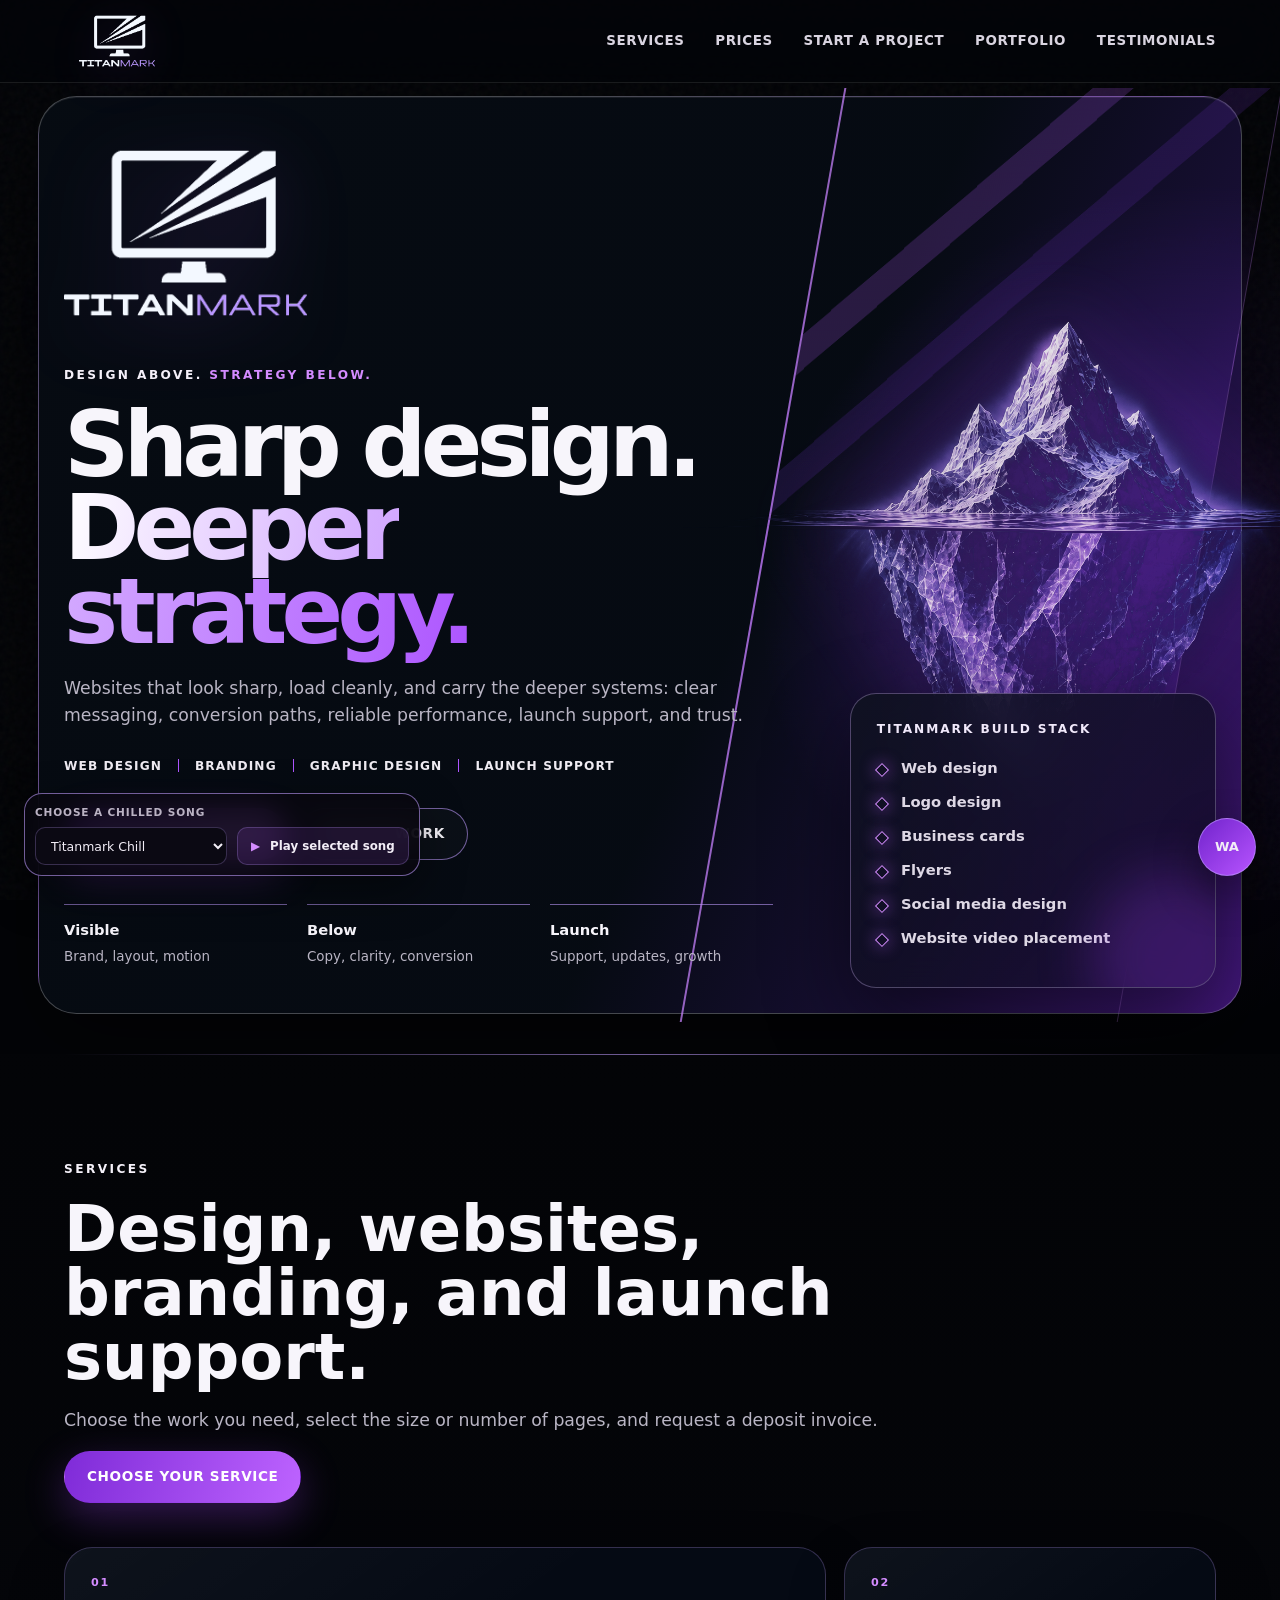
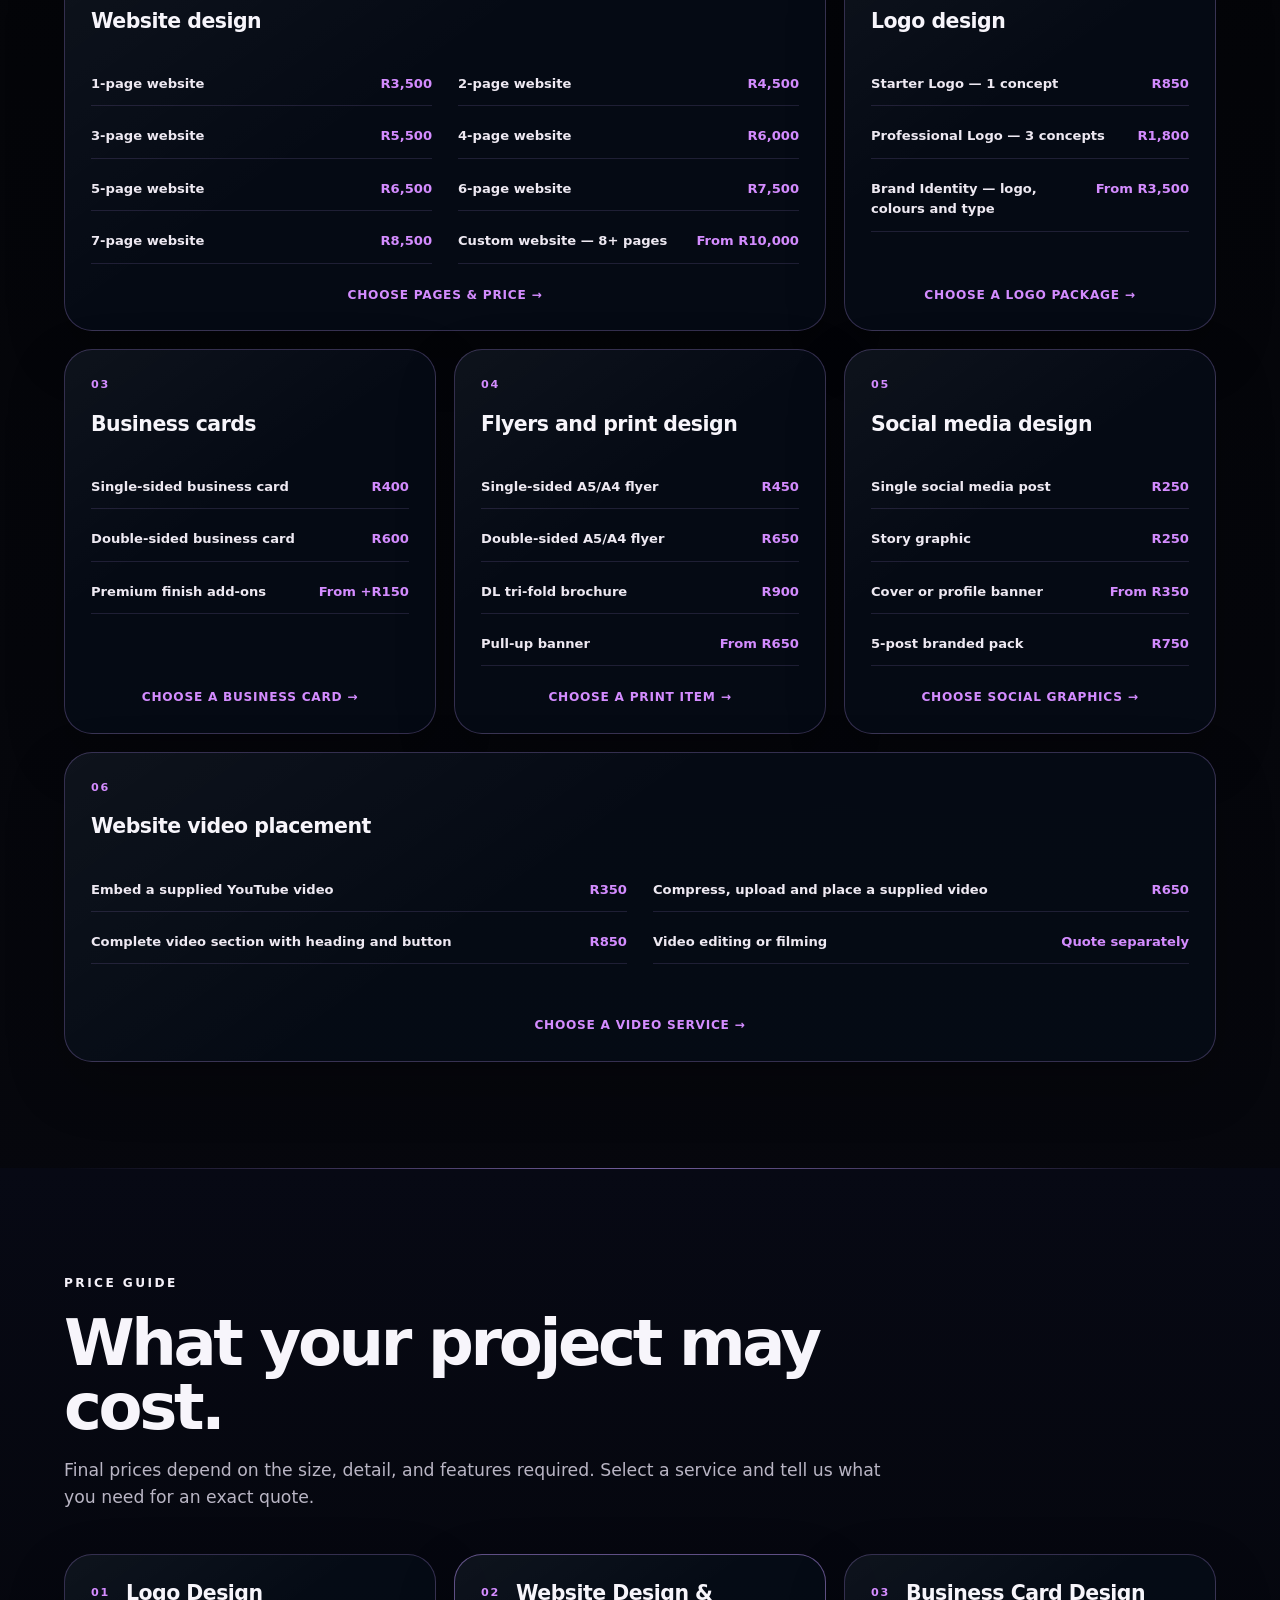
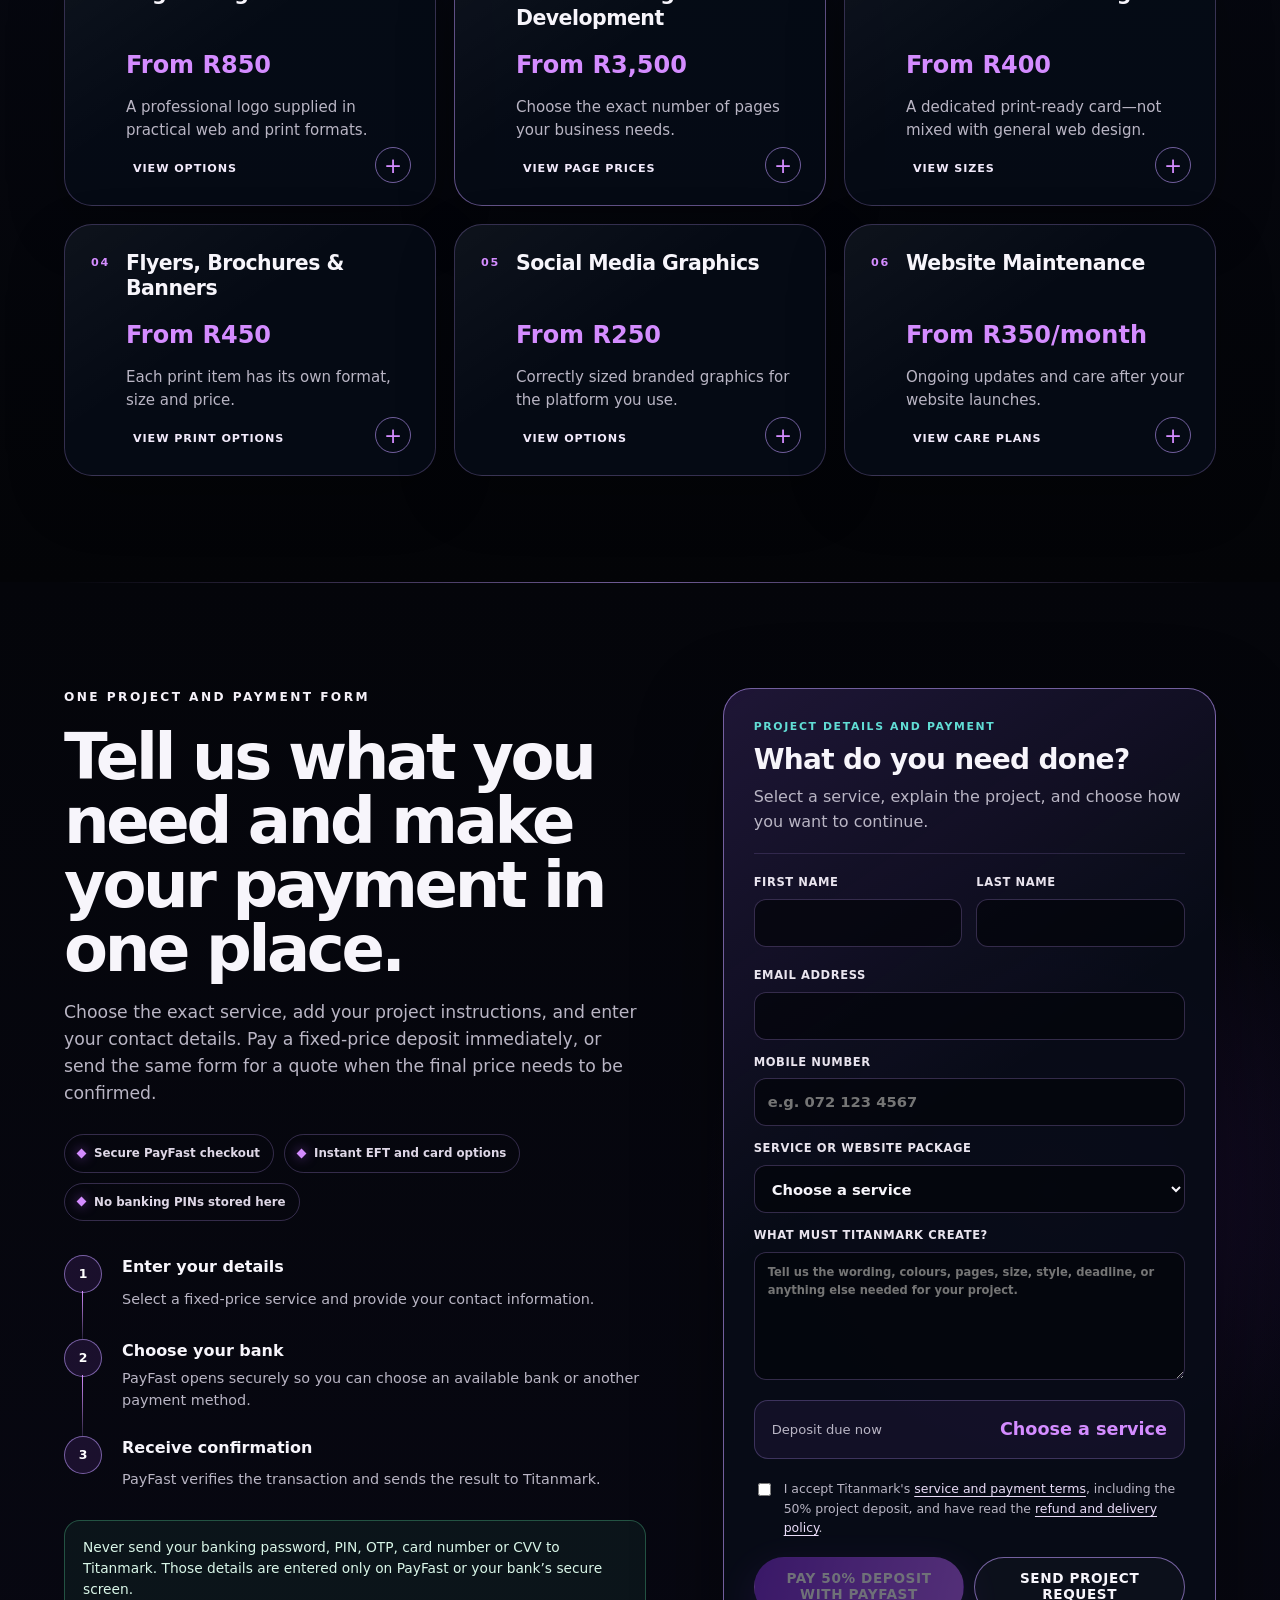
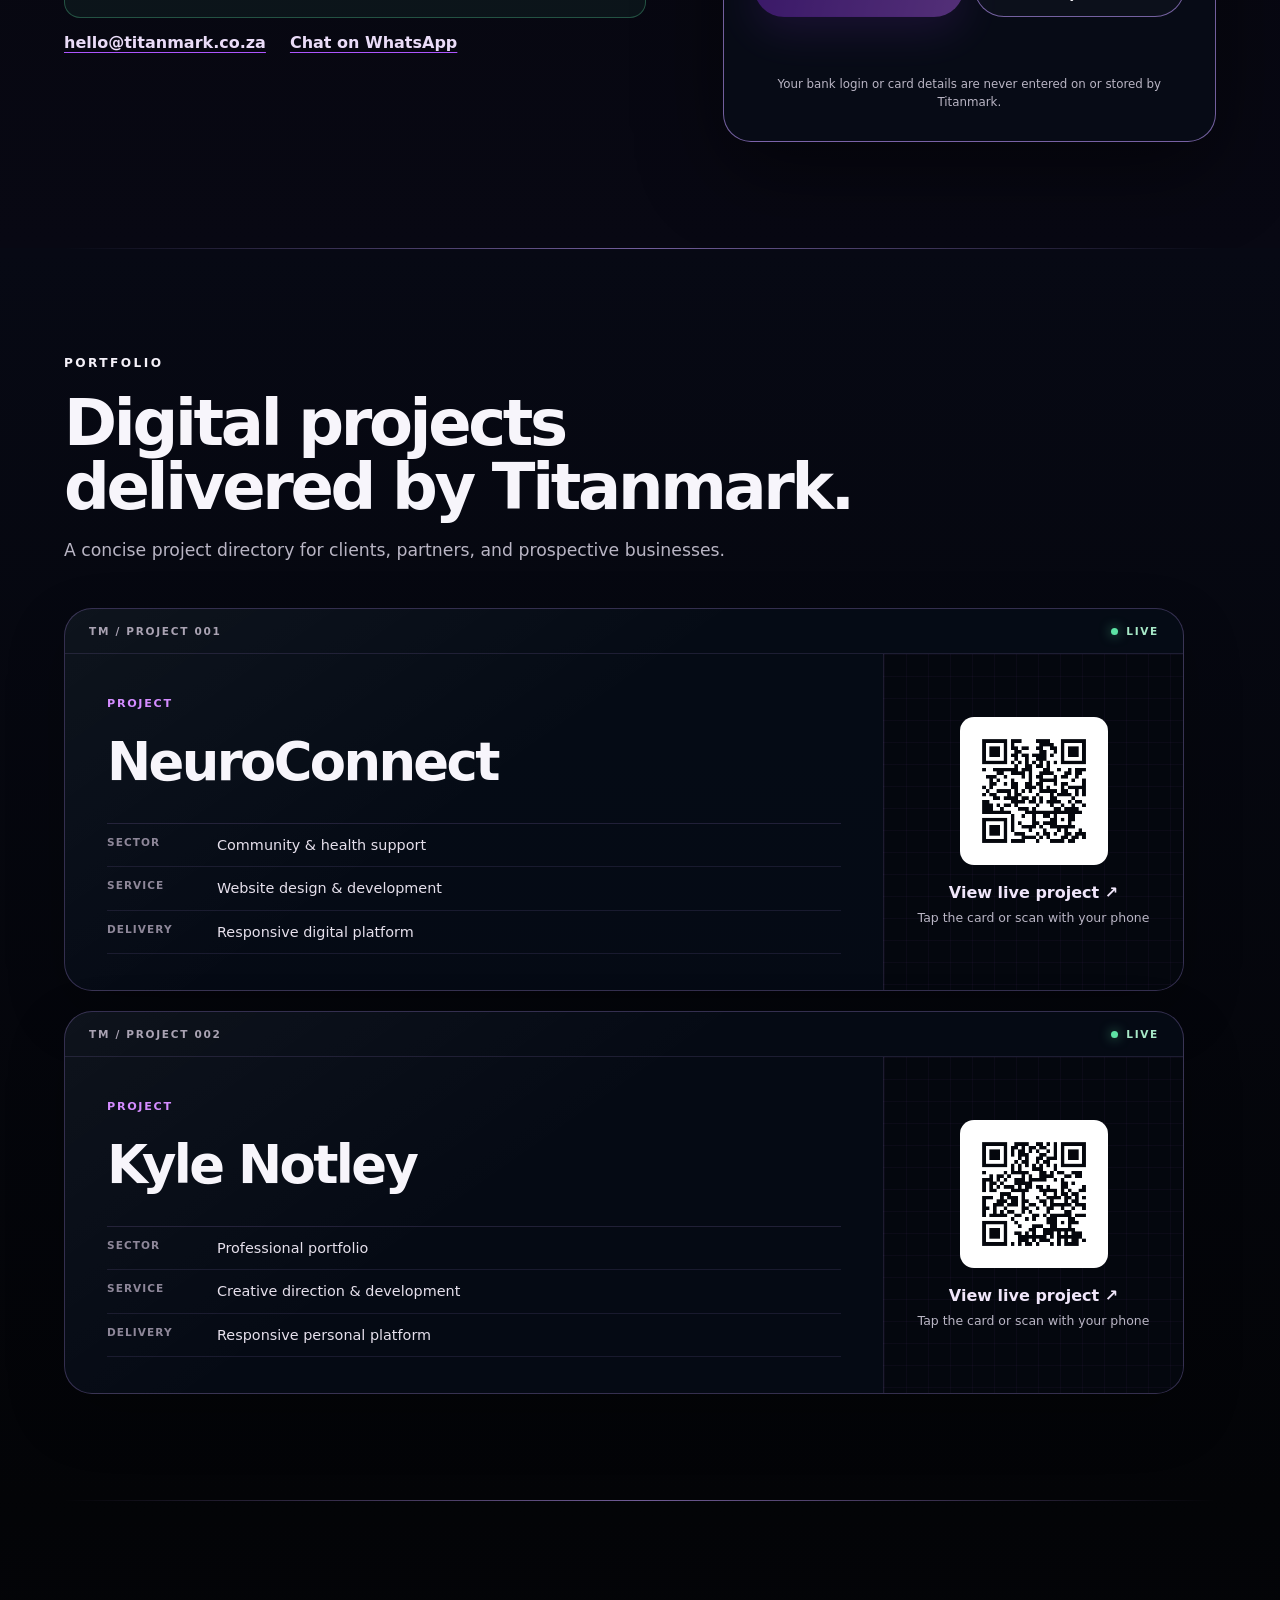
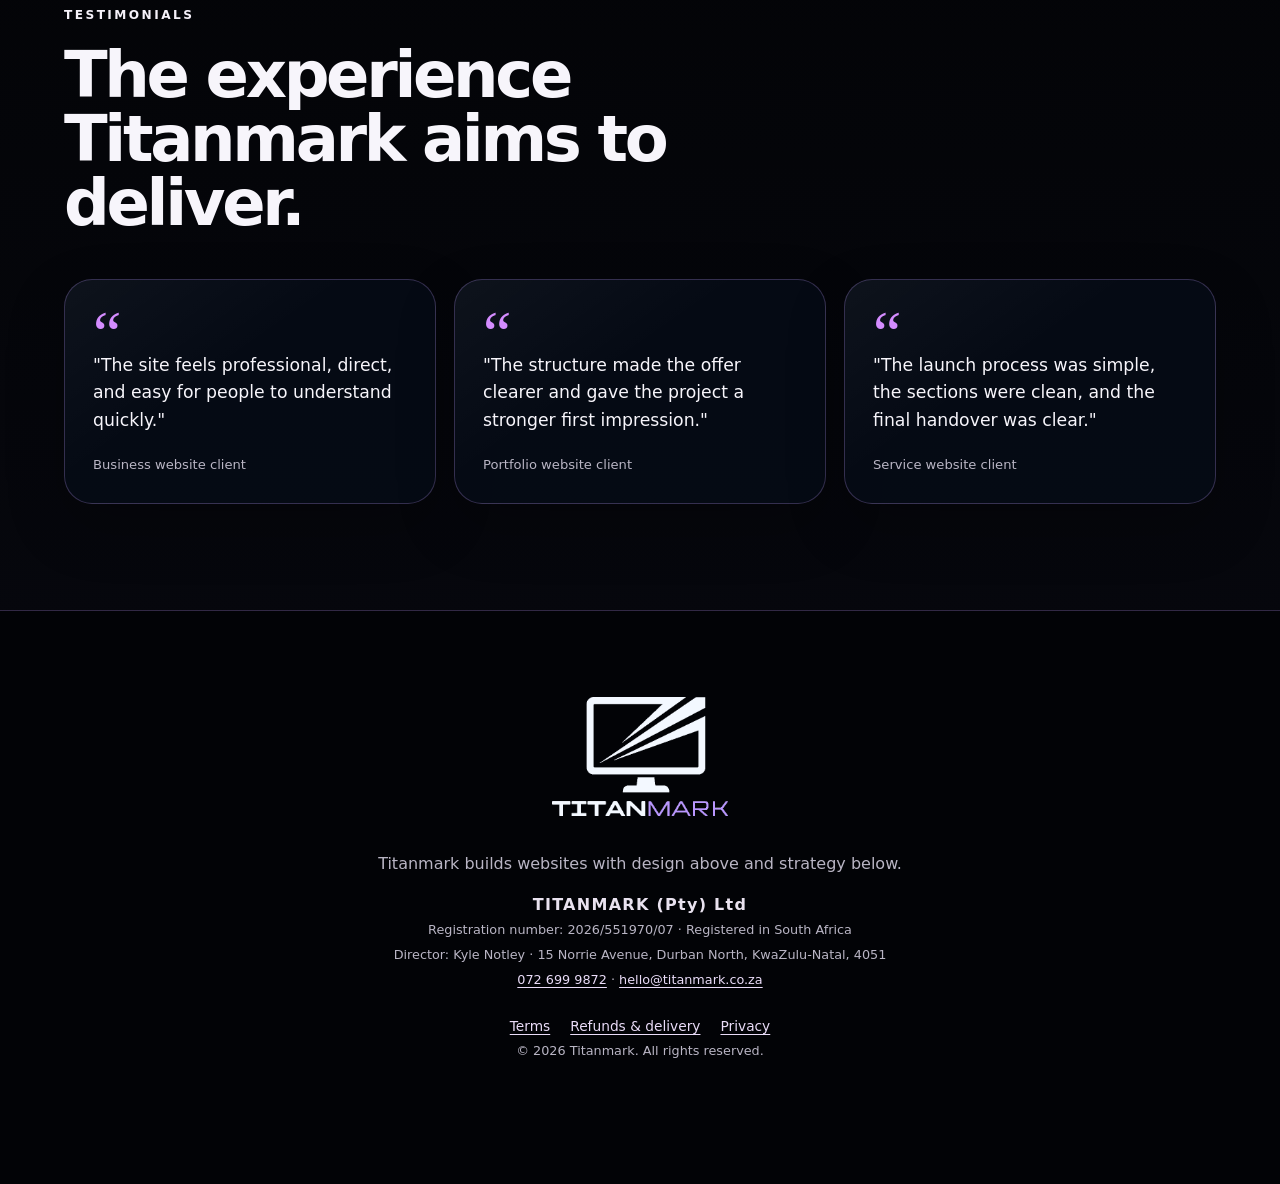
==== index.html @ ade3d7d8 "Initial commit: restore Titanmark website source from live site Local project files were lost when t" ====
<!doctype html>
<html lang="en">
  <head>
    <meta charset="utf-8">
    <meta name="viewport" content="width=device-width, initial-scale=1">
    <meta name="theme-color" content="#05070d">
    <title>Titanmark | Web Design &amp; Graphic Design</title>
    <meta
      name="description"
      content="Titanmark builds logos, graphic design, responsive websites, portfolio sections, and launch-ready digital experiences."
    >
    <link rel="icon" type="image/png" href="assets/favicon.png">
    <link rel="apple-touch-icon" href="assets/apple-touch-icon.png">
    <link rel="stylesheet" href="styles.css?v=20260812-1">
  </head>
  <body>
    <header class="site-header">
      <a class="brand" href="#top" aria-label="Titanmark home">
        <img src="assets/titanmark-logo-dark.png" alt="Titanmark logo">
      </a>

      <button class="nav-toggle" type="button" aria-label="Open navigation" aria-expanded="false" aria-controls="site-nav">
        <span></span>
        <span></span>
      </button>

      <nav class="site-nav" id="site-nav" aria-label="Main navigation">
        <a href="#services">Services</a>
        <a href="#price-guide">Prices</a>
        <a href="#payments">Start a project</a>
        <a href="#portfolio">Portfolio</a>
        <a href="#testimonials">Testimonials</a>
      </nav>
    </header>

    <main id="top">
      <section class="hero" aria-labelledby="hero-title">
        <div class="mountain-backdrop" aria-hidden="true"></div>
        <div class="hero-inner">
          <div class="hero-copy">
            <img class="hero-brandmark" src="assets/titanmark-logo-dark.png" alt="Titanmark">
            <p class="eyebrow">Design above. <span>Strategy below.</span></p>
            <h1 id="hero-title">Sharp design.<br><span>Deeper strategy.</span></h1>
            <p class="hero-lede">
              Websites that look sharp, load cleanly, and carry the deeper systems:
              clear messaging, conversion paths, reliable performance, launch support, and trust.
            </p>

            <div class="hero-services" aria-label="Titanmark services">
              <span>Web design</span>
              <span>Branding</span>
              <span>Graphic design</span>
              <span>Launch support</span>
            </div>

            <div class="hero-actions" aria-label="Primary actions">
              <a class="button primary" href="#payments">Start your project</a>
              <a class="button secondary" href="#portfolio">See the work</a>
            </div>

            <div class="hero-points" aria-label="Titanmark build layers">
              <article>
                <strong>Visible</strong>
                <span>Brand, layout, motion</span>
              </article>
              <article>
                <strong>Below</strong>
                <span>Copy, clarity, conversion</span>
              </article>
              <article>
                <strong>Launch</strong>
                <span>Support, updates, growth</span>
              </article>
            </div>
          </div>

          <aside class="depth-board" aria-label="What Titanmark builds under the surface">
            <p class="board-title">Titanmark build stack</p>
            <ul>
              <li><a href="#service-web">Web design</a></li>
              <li><a href="#service-logo">Logo design</a></li>
              <li><a href="#service-business-cards">Business cards</a></li>
              <li><a href="#service-flyers">Flyers</a></li>
              <li><a href="#service-social">Social media design</a></li>
              <li><a href="#service-video">Website video placement</a></li>
            </ul>
          </aside>
        </div>
      </section>

      <section class="section" id="services" aria-labelledby="services-title">
        <div class="section-inner">
          <div class="section-heading">
            <p class="eyebrow">Services</p>
            <h2 id="services-title"><button class="services-heading-open service-builder-open" type="button">Design, websites, branding, and launch support.</button></h2>
            <p>Choose the work you need, select the size or number of pages, and request a deposit invoice.</p>
            <button class="button primary service-builder-open" type="button">Choose your service</button>
          </div>

          <div class="service-grid">
            <article class="service-card" id="service-web">
              <span class="service-mark">01</span>
              <h3>Website design</h3>
              <ul class="service-price-list">
                <li><strong>1-page website</strong><span>R3,500</span></li>
                <li><strong>2-page website</strong><span>R4,500</span></li>
                <li><strong>3-page website</strong><span>R5,500</span></li>
                <li><strong>4-page website</strong><span>R6,000</span></li>
                <li><strong>5-page website</strong><span>R6,500</span></li>
                <li><strong>6-page website</strong><span>R7,500</span></li>
                <li><strong>7-page website</strong><span>R8,500</span></li>
                <li><strong>Custom website — 8+ pages</strong><span>From R10,000</span></li>
              </ul>
              <button class="text-action service-builder-open" type="button" data-builder-service="Website design">Choose pages &amp; price</button>
            </article>
            <article class="service-card" id="service-logo">
              <span class="service-mark">02</span>
              <h3>Logo design</h3>
              <ul class="service-price-list">
                <li><strong>Starter Logo — 1 concept</strong><span>R850</span></li>
                <li><strong>Professional Logo — 3 concepts</strong><span>R1,800</span></li>
                <li><strong>Brand Identity — logo, colours and type</strong><span>From R3,500</span></li>
              </ul>
              <button class="text-action service-builder-open" type="button" data-builder-service="Branding">Choose a logo package</button>
            </article>
            <article class="service-card" id="service-business-cards">
              <span class="service-mark">03</span>
              <h3>Business cards</h3>
              <ul class="service-price-list">
                <li><strong>Single-sided business card</strong><span>R400</span></li>
                <li><strong>Double-sided business card</strong><span>R600</span></li>
                <li><strong>Premium finish add-ons</strong><span>From +R150</span></li>
              </ul>
              <button class="text-action service-builder-open" type="button" data-builder-service="Business cards">Choose a business card</button>
            </article>
            <article class="service-card" id="service-flyers">
              <span class="service-mark">04</span>
              <h3>Flyers and print design</h3>
              <ul class="service-price-list">
                <li><strong>Single-sided A5/A4 flyer</strong><span>R450</span></li>
                <li><strong>Double-sided A5/A4 flyer</strong><span>R650</span></li>
                <li><strong>DL tri-fold brochure</strong><span>R900</span></li>
                <li><strong>Pull-up banner</strong><span>From R650</span></li>
              </ul>
              <button class="text-action service-builder-open" type="button" data-builder-service="Print design">Choose a print item</button>
            </article>
            <article class="service-card" id="service-social">
              <span class="service-mark">05</span>
              <h3>Social media design</h3>
              <ul class="service-price-list">
                <li><strong>Single social media post</strong><span>R250</span></li>
                <li><strong>Story graphic</strong><span>R250</span></li>
                <li><strong>Cover or profile banner</strong><span>From R350</span></li>
                <li><strong>5-post branded pack</strong><span>R750</span></li>
              </ul>
              <button class="text-action service-builder-open" type="button" data-builder-service="Social media design">Choose social graphics</button>
            </article>
            <article class="service-card" id="service-video">
              <span class="service-mark">06</span>
              <h3>Website video placement</h3>
              <ul class="service-price-list">
                <li><strong>Embed a supplied YouTube video</strong><span>R350</span></li>
                <li><strong>Compress, upload and place a supplied video</strong><span>R650</span></li>
                <li><strong>Complete video section with heading and button</strong><span>R850</span></li>
                <li><strong>Video editing or filming</strong><span>Quote separately</span></li>
              </ul>
              <button class="text-action service-builder-open" type="button" data-builder-service="Website video placement">Choose a video service</button>
            </article>
          </div>
        </div>
      </section>

      <section class="section section-alt" id="price-guide" aria-labelledby="price-guide-title">
        <div class="section-inner">
          <div class="section-heading">
            <p class="eyebrow">Price guide</p>
            <h2 id="price-guide-title">What your project may cost.</h2>
            <p>Final prices depend on the size, detail, and features required. Select a service and tell us what you need for an exact quote.</p>
          </div>

          <div class="cost-grid">
            <details class="cost-card">
              <summary>
                <span class="cost-number">01</span>
                <span class="cost-heading">
                  <span class="cost-title">Logo Design</span>
                  <span class="cost">From R850</span>
                  <span class="cost-summary">A professional logo supplied in practical web and print formats.</span>
                </span>
                <span class="cost-open" aria-hidden="true">View options</span>
              </summary>
              <div class="cost-details">
                <div class="package-option">
                  <div><strong>Starter Logo</strong><span>R850</span></div>
                  <p>1 concept, 1 refinement round, transparent PNG (2000 px), JPG and favicon.</p>
                </div>
                <div class="package-option">
                  <div><strong>Professional Logo</strong><span>R1,800</span></div>
                  <p>3 concepts, 2 refinement rounds, scalable SVG/PDF, PNG/JPG, black and white versions.</p>
                </div>
                <div class="package-option">
                  <div><strong>Brand Identity</strong><span>From R3,500</span></div>
                  <p>Professional logo package plus colour palette, typography, social profile image and mini brand guide.</p>
                </div>
                <p class="spec-note"><strong>Files included:</strong> high-resolution and transparent versions for websites, social media and professional printing.</p>
                <button class="button secondary service-builder-open" type="button" data-builder-service="Branding">Choose a logo package</button>
              </div>
            </details>

            <details class="cost-card featured-cost">
              <summary>
                <span class="cost-number">02</span>
                <span class="cost-heading">
                  <span class="cost-title">Website Design &amp; Development</span>
                  <span class="cost">From R3,500</span>
                  <span class="cost-summary">Choose the exact number of pages your business needs.</span>
                </span>
                <span class="cost-open" aria-hidden="true">View page prices</span>
              </summary>
              <div class="cost-details">
                <div class="website-price-list" aria-label="Website prices by page count">
                  <div><strong>1-page website</strong><span>R3,500</span></div>
                  <div><strong>2-page website</strong><span>R4,500</span></div>
                  <div><strong>3-page website</strong><span>R5,500</span></div>
                  <div><strong>4-page website</strong><span>R6,000</span></div>
                  <div><strong>5-page website</strong><span>R6,500</span></div>
                  <div><strong>6-page website</strong><span>R7,500</span></div>
                  <div><strong>7-page website</strong><span>R8,500</span></div>
                  <div><strong>8+ pages or custom features</strong><span>From R10,000</span></div>
                </div>
                <p class="spec-note"><strong>Every website includes:</strong> responsive desktop and mobile design, contact section, basic SEO structure, launch setup and one refinement round. Hosting, domain fees and paid services are quoted separately.</p>
                <button class="button secondary service-builder-open" type="button" data-builder-service="Website design">Choose pages &amp; price</button>
              </div>
            </details>

            <details class="cost-card">
              <summary>
                <span class="cost-number">03</span>
                <span class="cost-heading">
                  <span class="cost-title">Business Card Design</span>
                  <span class="cost">From R400</span>
                  <span class="cost-summary">A dedicated print-ready card—not mixed with general web design.</span>
                </span>
                <span class="cost-open" aria-hidden="true">View sizes</span>
              </summary>
              <div class="cost-details">
                <div class="package-option">
                  <div><strong>Single-sided card</strong><span>R400</span></div>
                  <p>One clean layout with your logo, name and contact details.</p>
                </div>
                <div class="package-option">
                  <div><strong>Double-sided card</strong><span>R600</span></div>
                  <p>Front and back design with space for services, QR code or a call to action.</p>
                </div>
                <div class="package-option">
                  <div><strong>Textured or Kraft Paper Finish</strong><span>+R150</span></div>
                  <p>Artwork prepared for linen, cotton or kraft-style paper stock.</p>
                </div>
                <div class="package-option">
                  <div><strong>Metallic or Pearl Finish</strong><span>+R200</span></div>
                  <p>Shimmer-ready colour and highlight work for metallic or pearl stock.</p>
                </div>
                <div class="package-option">
                  <div><strong>Spot UV or Foil Highlight</strong><span>+R300</span></div>
                  <p>A separate overlay file so your printer can add a raised gloss or foil logo.</p>
                </div>
                <p class="spec-note"><strong>Standard size:</strong> 90 × 50 mm, supplied at 300 DPI with 3 mm bleed, crop marks and a PDF ready for your printer. Finish add-ons prepare the artwork for that paper or effect — printing and stock costs are quoted by your printer separately.</p>
                <button class="button secondary service-builder-open" type="button" data-builder-service="Business cards">Choose a card</button>
              </div>
            </details>

            <details class="cost-card">
              <summary>
                <span class="cost-number">04</span>
                <span class="cost-heading">
                  <span class="cost-title">Flyers, Brochures &amp; Banners</span>
                  <span class="cost">From R450</span>
                  <span class="cost-summary">Each print item has its own format, size and price.</span>
                </span>
                <span class="cost-open" aria-hidden="true">View print options</span>
              </summary>
              <div class="cost-details">
                <div class="package-option"><div><strong>A5/A4 single-sided flyer</strong><span>R450</span></div><p>One promotional page for print and digital sharing.</p></div>
                <div class="package-option"><div><strong>A5/A4 double-sided flyer</strong><span>R650</span></div><p>Front and back layout for more information.</p></div>
                <div class="package-option"><div><strong>DL tri-fold brochure</strong><span>R900</span></div><p>Six organised panels supplied print-ready.</p></div>
                <div class="package-option"><div><strong>Pull-up banner</strong><span>From R650</span></div><p>Artwork sized to your printer’s final banner specification.</p></div>
                <p class="spec-note">Supplied as a high-resolution print PDF with bleed where required. Printing is quoted separately.</p>
                <button class="button secondary service-builder-open" type="button" data-builder-service="Print design">Choose a print item</button>
              </div>
            </details>

            <details class="cost-card">
              <summary>
                <span class="cost-number">05</span>
                <span class="cost-heading">
                  <span class="cost-title">Social Media Graphics</span>
                  <span class="cost">From R250</span>
                  <span class="cost-summary">Correctly sized branded graphics for the platform you use.</span>
                </span>
                <span class="cost-open" aria-hidden="true">View options</span>
              </summary>
              <div class="cost-details">
                <div class="package-option"><div><strong>Single social post</strong><span>R250</span></div><p>1080 × 1080 px square graphic.</p></div>
                <div class="package-option"><div><strong>Story graphic</strong><span>R250</span></div><p>1080 × 1920 px vertical graphic.</p></div>
                <div class="package-option"><div><strong>Cover or profile banner</strong><span>From R350</span></div><p>Designed to the current platform dimensions and safe areas.</p></div>
                <div class="package-option"><div><strong>5-post branded pack</strong><span>R750</span></div><p>A consistent set of campaign-ready graphics.</p></div>
                <button class="button secondary service-builder-open" type="button" data-builder-service="Social media design">Choose social graphics</button>
              </div>
            </details>

            <details class="cost-card">
              <summary>
                <span class="cost-number">06</span>
                <span class="cost-heading">
                  <span class="cost-title">Website Maintenance</span>
                  <span class="cost">From R350/month</span>
                  <span class="cost-summary">Ongoing updates and care after your website launches.</span>
                </span>
                <span class="cost-open" aria-hidden="true">View care plans</span>
              </summary>
              <div class="cost-details">
                <div class="package-option"><div><strong>Essential care</strong><span>R350/month</span></div><p>Basic checks and one small content update.</p></div>
                <div class="package-option"><div><strong>Business care</strong><span>R750/month</span></div><p>Regular updates, backups and priority small fixes.</p></div>
                <div class="package-option"><div><strong>Active website care</strong><span>R1,200/month</span></div><p>More frequent changes and support for important website features.</p></div>
                <button class="button secondary service-builder-open" type="button" data-builder-service="Website maintenance">Choose a care plan</button>
              </div>
            </details>
          </div>
        </div>
      </section>

      <section class="section section-alt" id="pricing" aria-labelledby="pricing-title" hidden>
        <div class="section-inner">
          <div class="section-heading">
            <p class="eyebrow">Request a quote</p>
            <h2 id="pricing-title">Tell us what you need done and we’ll prepare the right quote.</h2>
            <p>Choose a starting option below, or use the enquiry form to describe exactly what you need.</p>
            <a class="button primary" href="#payments">Describe what you need</a>
          </div>

          <div class="pricing-grid" aria-label="Website packages">
            <article class="price-card is-active" data-package="One-page Website" data-price="R 3,500">
              <div>
                <p class="package-label">Starting</p>
                <h3>One-page Website</h3>
                <p class="price">R 3,500</p>
                <p class="price-note">A straightforward starting point for a new business.</p>
              </div>
              <ul>
                <li>One-page website</li>
                <li>Mobile responsive layout</li>
                <li>Basic page setup</li>
                <li>Contact section</li>
              </ul>
              <button class="select-package" type="button">Select One-page</button>
            </article>

            <article class="price-card featured" data-package="Business Website" data-price="R 6,500">
              <div>
                <p class="package-label">Popular</p>
                <h3>Business Website</h3>
                <p class="price">R 6,500</p>
                <p class="price-note">Final price depends on the number of pages and content.</p>
              </div>
              <ul>
                <li>5-7 page website</li>
                <li>Services and pricing</li>
                <li>Portfolio and testimonials</li>
                <li>Pay online section</li>
              </ul>
              <button class="select-package" type="button">Select Business</button>
            </article>

            <article class="price-card" data-package="Custom Website" data-price="From R10,000">
              <div>
                <p class="package-label">Custom</p>
                <h3>Custom Website</h3>
                <p class="price">From R10,000</p>
                <p class="price-note">Quoted around the exact functions your business needs.</p>
              </div>
              <ul>
                <li>Custom page structure</li>
                <li>Conversion copy support</li>
                <li>Advanced content structure</li>
                <li>Launch checklist</li>
              </ul>
              <button class="select-package" type="button">Select Custom</button>
            </article>
          </div>

          <div class="pricing-table-wrap" aria-label="Full Titanmark service pricing">
            <table class="pricing-table">
              <caption>Full service price guide</caption>
              <thead>
                <tr>
                  <th scope="col">Service</th>
                  <th scope="col">Starting Price</th>
                  <th scope="col">Professional Price</th>
                </tr>
              </thead>
              <tbody>
                <tr class="is-selected">
                  <td>
                    <button class="service-detail-trigger" type="button" data-service="basic-logo" data-price="R850">
                      Basic Logo Design
                    </button>
                  </td>
                  <td>R850</td>
                  <td>R1,800</td>
                </tr>
                <tr class="service-detail-row" id="service-detail-row">
                  <td class="service-detail-cell" colspan="3">
                    <article class="service-detail-card" id="service-detail" aria-live="polite">
                      <div>
                        <p class="package-label">What is included</p>
                        <h3 id="service-detail-title">Basic Logo Design</h3>
                        <p id="service-detail-description">
                          A simple, clean logo direction for a new business that needs to look credible quickly.
                        </p>
                      </div>
                      <ul id="service-detail-list">
                        <li>One main logo concept</li>
                        <li>Basic typography and colour direction</li>
                        <li>One round of small refinements</li>
                        <li>Final web-ready logo export</li>
                      </ul>
                    </article>
                  </td>
                </tr>
                <tr>
                  <td>
                    <button class="service-detail-trigger" type="button" data-service="premium-logo" data-price="R1,800">
                      Premium Logo (3 concepts + revisions)
                    </button>
                  </td>
                  <td>R1,800</td>
                  <td>R3,500</td>
                </tr>
                <tr>
                  <td>
                    <button class="service-detail-trigger" type="button" data-service="business-card" data-price="R400">
                      Business Card Design
                    </button>
                  </td>
                  <td>R400</td>
                  <td>R650</td>
                </tr>
                <tr>
                  <td>
                    <button class="service-detail-trigger" type="button" data-service="single-flyer" data-price="R450">
                      Flyer (Single-sided A5/A4)
                    </button>
                  </td>
                  <td>R450</td>
                  <td>R900</td>
                </tr>
                <tr>
                  <td>
                    <button class="service-detail-trigger" type="button" data-service="double-flyer" data-price="R650">
                      Double-sided Flyer
                    </button>
                  </td>
                  <td>R650</td>
                  <td>R1,200</td>
                </tr>
                <tr>
                  <td>
                    <button class="service-detail-trigger" type="button" data-service="social-post" data-price="R250">
                      Social Media Post
                    </button>
                  </td>
                  <td>R250</td>
                  <td>R500</td>
                </tr>
                <tr>
                  <td>
                    <button class="service-detail-trigger" type="button" data-service="facebook-cover" data-price="R350">
                      Facebook Cover Banner
                    </button>
                  </td>
                  <td>R350</td>
                  <td>R750</td>
                </tr>
                <tr>
                  <td>
                    <button class="service-detail-trigger" type="button" data-service="pull-up-banner" data-price="R650">
                      Pull-up Banner
                    </button>
                  </td>
                  <td>R650</td>
                  <td>R1,400</td>
                </tr>
                <tr>
                  <td>
                    <button class="service-detail-trigger" type="button" data-service="brochure" data-price="R900">
                      Brochure (Tri-fold)
                    </button>
                  </td>
                  <td>R900</td>
                  <td>R1,800</td>
                </tr>
                <tr>
                  <td>
                    <button class="service-detail-trigger" type="button" data-service="one-page-website" data-price="R3,500">
                      One-page Website
                    </button>
                  </td>
                  <td>R3,500</td>
                  <td>R5,500</td>
                </tr>
                <tr>
                  <td>
                    <button class="service-detail-trigger" type="button" data-service="business-website" data-price="R6,500">
                      Business Website (5-7 pages)
                    </button>
                  </td>
                  <td>R6,500</td>
                  <td>R10,000</td>
                </tr>
                <tr>
                  <td>
                    <button class="service-detail-trigger" type="button" data-service="custom-website" data-price="From R10,000">
                      Custom Website
                    </button>
                  </td>
                  <td>From R10,000</td>
                  <td>By quote</td>
                </tr>
                <tr>
                  <td>
                    <button class="service-detail-trigger" type="button" data-service="maintenance" data-price="R350-R1,200/month">
                      Website Maintenance
                    </button>
                  </td>
                  <td>R350-R1,200/month</td>
                  <td>By plan</td>
                </tr>
              </tbody>
            </table>
          </div>
        </div>
      </section>

      <section class="section banking-section" id="payments" aria-labelledby="payments-title">
        <div class="section-inner banking-layout">
          <div class="banking-copy">
            <p class="eyebrow">One project and payment form</p>
            <h2 id="payments-title">Tell us what you need and make your payment in one place.</h2>
            <p>Choose the exact service, add your project instructions, and enter your contact details. Pay a fixed-price deposit immediately, or send the same form for a quote when the final price needs to be confirmed.</p>
            <div class="banking-assurances" aria-label="Payment assurances">
              <span>Secure PayFast checkout</span>
              <span>Instant EFT and card options</span>
              <span>No banking PINs stored here</span>
            </div>
            <ol class="payment-flow" aria-label="How online payment works">
              <li><strong>Enter your details</strong><span>Select a fixed-price service and provide your contact information.</span></li>
              <li><strong>Choose your bank</strong><span>PayFast opens securely so you can choose an available bank or another payment method.</span></li>
              <li><strong>Receive confirmation</strong><span>PayFast verifies the transaction and sends the result to Titanmark.</span></li>
            </ol>
            <p class="payment-safety-note">Never send your banking password, PIN, OTP, card number or CVV to Titanmark. Those details are entered only on PayFast or your bank’s secure screen.</p>
            <div class="contact-lines">
              <a href="mailto:hello@titanmark.co.za">hello@titanmark.co.za</a>
              <a
                class="whatsapp-link"
                href="https://wa.me/27726999872?text=Hi%20Titanmark%2C%20I%20would%20like%20to%20discuss%20a%20project."
                target="_blank"
                rel="noopener"
              >Chat on WhatsApp</a>
            </div>
          </div>

          <form class="payment-card" id="payment-form" action="payfast-checkout.php" method="post">
            <input type="hidden" name="_subject" value="New Titanmark project enquiry">
            <input type="hidden" name="_template" value="table">
            <div class="payment-card-head">
              <p class="fnb-kicker">Project details and payment</p>
              <h3>What do you need done?</h3>
              <p>Select a service, explain the project, and choose how you want to continue.</p>
            </div>
            <div class="payment-fields two-column">
              <label>
                First name
                <input type="text" name="name_first" autocomplete="given-name" maxlength="100" required>
              </label>
              <label>
                Last name
                <input type="text" name="name_last" autocomplete="family-name" maxlength="100" required>
              </label>
            </div>
            <div class="payment-fields">
              <label>
                Email address
                <input type="email" name="email_address" autocomplete="email" maxlength="100" required>
              </label>
              <label>
                Mobile number
                <input type="tel" name="cell_number" autocomplete="tel" inputmode="tel" maxlength="20" placeholder="e.g. 072 123 4567" required>
              </label>
              <label>
                Service or website package
                <select name="package" id="payment-package" required>
                  <option value="">Choose a service</option>
                  <optgroup label="Business cards">
                    <option value="business-card-single" data-deposit="200">Single-sided business card — R400</option>
                    <option value="business-card-double" data-deposit="300">Double-sided business card — R600</option>
                  </optgroup>
                  <optgroup label="Logo design">
                    <option value="starter-logo" data-deposit="425">Starter logo — R850</option>
                    <option value="professional-logo" data-deposit="900">Professional logo — R1,800</option>
                  </optgroup>
                  <optgroup label="Print design">
                    <option value="flyer-single" data-deposit="225">Single-sided flyer — R450</option>
                    <option value="flyer-double" data-deposit="325">Double-sided flyer — R650</option>
                    <option value="brochure-trifold" data-deposit="450">Tri-fold brochure — R900</option>
                  </optgroup>
                  <optgroup label="Website design">
                    <option value="website-1" data-deposit="1750">1-page website — R3,500</option>
                    <option value="website-2" data-deposit="2250">2-page website — R4,500</option>
                    <option value="website-3" data-deposit="2750">3-page website — R5,500</option>
                    <option value="website-4" data-deposit="3000">4-page website — R6,000</option>
                    <option value="website-5" data-deposit="3250">5-page website — R6,500</option>
                    <option value="website-6" data-deposit="3750">6-page website — R7,500</option>
                    <option value="website-7" data-deposit="4250">7-page website — R8,500</option>
                  </optgroup>
                  <optgroup label="Social media design">
                    <option value="social-post" data-deposit="125">Single social media post — R250</option>
                    <option value="social-story" data-deposit="125">Story graphic — R250</option>
                    <option value="social-pack-5" data-deposit="375">5-post branded pack — R750</option>
                  </optgroup>
                  <optgroup label="Website video placement">
                    <option value="video-embed" data-deposit="175">Embed a supplied YouTube video — R350</option>
                    <option value="video-upload" data-deposit="325">Compress, upload and place a supplied video — R650</option>
                    <option value="video-section" data-deposit="425">Complete website video section — R850</option>
                  </optgroup>
                  <optgroup label="Quote required before payment">
                    <option value="quote-brand-identity" data-deposit="0">Brand identity — From R3,500</option>
                    <option value="quote-custom-website" data-deposit="0">Custom website — 8+ pages</option>
                    <option value="quote-pull-up-banner" data-deposit="0">Pull-up banner — From R650</option>
                    <option value="quote-social-banner" data-deposit="0">Social cover or profile banner — From R350</option>
                    <option value="quote-payment-setup" data-deposit="0">Online payment setup</option>
                    <option value="quote-maintenance" data-deposit="0">Website maintenance — From R350/month</option>
                    <option value="quote-video-production" data-deposit="0">Video editing or filming</option>
                  </optgroup>
                </select>
              </label>
              <label>
                What must Titanmark create?
                <textarea name="project_details" id="project-details" rows="5" maxlength="1200" placeholder="Tell us the wording, colours, pages, size, style, deadline, or anything else needed for your project." required></textarea>
              </label>
            </div>
            <div class="payment-total" aria-live="polite">
              <span>Deposit due now</span>
              <strong id="payment-deposit">Choose a service</strong>
            </div>
            <label class="payment-consent">
              <input type="checkbox" name="terms_accepted" id="payment-terms" value="1" required>
              <span>I accept Titanmark's <a href="terms.html" target="_blank" rel="noopener">service and payment terms</a>, including the 50% project deposit, and have read the <a href="refund-delivery.html" target="_blank" rel="noopener">refund and delivery policy</a>.</span>
            </label>
            <input class="payment-honeypot" type="text" name="company_website" tabindex="-1" autocomplete="off" aria-hidden="true">
            <div class="payment-actions">
              <button class="button primary full" id="payment-submit" type="submit" disabled>Pay 50% deposit with PayFast</button>
              <button class="button secondary full" id="project-enquiry" type="button">Send project request</button>
            </div>
            <p class="form-status" id="payment-status" role="status" aria-live="polite"></p>
            <p class="payment-provider-note">Your bank login or card details are never entered on or stored by Titanmark.</p>
          </form>
        </div>
      </section>

      <section class="section section-alt" id="portfolio" aria-labelledby="portfolio-title">
        <div class="section-inner">
          <div class="section-heading">
            <p class="eyebrow">Portfolio</p>
            <h2 id="portfolio-title">Digital projects delivered by Titanmark.</h2>
            <p>A concise project directory for clients, partners, and prospective businesses.</p>
          </div>

          <div class="project-register" aria-label="Titanmark project register">
            <a class="project-entry project-link" href="https://www.neuroconnect.co.za" target="_blank" rel="noopener" aria-label="Open the live NeuroConnect website">
              <div class="project-entry-head">
                <span>TM / PROJECT 001</span>
                <span class="project-status"><i aria-hidden="true"></i> Live</span>
              </div>
              <div class="project-entry-body">
                <div class="project-record">
                  <p class="record-label">Project</p>
                  <h3>NeuroConnect</h3>
                  <dl>
                    <div><dt>Sector</dt><dd>Community &amp; health support</dd></div>
                    <div><dt>Service</dt><dd>Website design &amp; development</dd></div>
                    <div><dt>Delivery</dt><dd>Responsive digital platform</dd></div>
                  </dl>
                </div>
                <div class="qr-code-frame">
                  <span class="portfolio-qr">
                    <img src="assets/QR%20codes/neuroconnect-qr.png" alt="QR code for NeuroConnect">
                  </span>
                  <div><strong>View live project <span aria-hidden="true">↗</span></strong><span>Tap the card or scan with your phone</span></div>
                </div>
              </div>
            </a>

            <a class="project-entry project-link" href="https://www.notleykyle.co.za" target="_blank" rel="noopener" aria-label="Open the live Kyle Notley website">
              <div class="project-entry-head">
                <span>TM / PROJECT 002</span>
                <span class="project-status"><i aria-hidden="true"></i> Live</span>
              </div>
              <div class="project-entry-body">
                <div class="project-record">
                  <p class="record-label">Project</p>
                  <h3>Kyle Notley</h3>
                  <dl>
                    <div><dt>Sector</dt><dd>Professional portfolio</dd></div>
                    <div><dt>Service</dt><dd>Creative direction &amp; development</dd></div>
                    <div><dt>Delivery</dt><dd>Responsive personal platform</dd></div>
                  </dl>
                </div>
                <div class="qr-code-frame">
                  <span class="portfolio-qr">
                    <img src="assets/QR%20codes/notleykyle-qr.png" alt="QR code for Kyle Notley">
                  </span>
                  <div><strong>View live project <span aria-hidden="true">↗</span></strong><span>Tap the card or scan with your phone</span></div>
                </div>
              </div>
            </a>
          </div>
        </div>
      </section>

      <section class="section" id="testimonials" aria-labelledby="testimonials-title">
        <div class="section-inner">
          <div class="section-heading">
            <p class="eyebrow">Testimonials</p>
            <h2 id="testimonials-title">The experience Titanmark aims to deliver.</h2>
          </div>

          <div class="testimonial-grid">
            <figure class="quote-card">
              <blockquote>
                "The site feels professional, direct, and easy for people to understand quickly."
              </blockquote>
              <figcaption>Business website client</figcaption>
            </figure>
            <figure class="quote-card">
              <blockquote>
                "The structure made the offer clearer and gave the project a stronger first impression."
              </blockquote>
              <figcaption>Portfolio website client</figcaption>
            </figure>
            <figure class="quote-card">
              <blockquote>
                "The launch process was simple, the sections were clean, and the final handover was clear."
              </blockquote>
              <figcaption>Service website client</figcaption>
            </figure>
          </div>
        </div>
      </section>

    </main>

    <dialog class="service-builder" id="service-builder" aria-labelledby="builder-title">
      <div class="builder-head">
        <div>
          <p class="eyebrow">Build your project</p>
          <h2 id="builder-title">Choose what you’d like Titanmark to create.</h2>
          <p>Pick a service and option. The total is a starting price; a deposit invoice is confirmed before work begins.</p>
        </div>
        <button class="builder-close" type="button" aria-label="Close service chooser">×</button>
      </div>
      <div class="builder-options" role="list" aria-label="Available service options">
        <p class="builder-category">Website design</p>
        <button type="button" class="builder-option" data-service="Website design" data-option="One-page website" data-price="R3,500" data-package="website-1"><strong>One-page website</strong><span>R3,500 · one clear scrolling page</span></button>
        <button type="button" class="builder-option" data-service="Website design" data-option="2-page website" data-price="R4,500" data-package="website-2"><strong>2-page website</strong><span>R4,500 · homepage plus one focused page</span></button>
        <button type="button" class="builder-option" data-service="Website design" data-option="3-page website" data-price="R5,500" data-package="website-3"><strong>3-page website</strong><span>R5,500 · room for services or about</span></button>
        <button type="button" class="builder-option" data-service="Website design" data-option="4-page website" data-price="R6,000" data-package="website-4"><strong>4-page website</strong><span>R6,000 · stronger business structure</span></button>
        <button type="button" class="builder-option" data-service="Website design" data-option="5-page website" data-price="R6,500" data-package="website-5"><strong>5-page website</strong><span>R6,500 · business website starting point</span></button>
        <button type="button" class="builder-option" data-service="Website design" data-option="6-page website" data-price="R7,500" data-package="website-6"><strong>6-page website</strong><span>R7,500 · services, proof, and contact</span></button>
        <button type="button" class="builder-option" data-service="Website design" data-option="7-page website" data-price="R8,500" data-package="website-7"><strong>7-page website</strong><span>R8,500 · fuller website build</span></button>
        <button type="button" class="builder-option" data-service="Website design" data-option="Custom website (8+ pages)" data-price="From R10,000"><strong>Custom website</strong><span>From R10,000 · 8+ pages or special features</span></button>
        <p class="builder-category">Logo design</p>
        <button type="button" class="builder-option" data-service="Branding" data-option="Starter Logo" data-price="R850" data-package="starter-logo"><strong>Starter Logo</strong><span>R850 · 1 concept and web-ready files</span></button>
        <button type="button" class="builder-option" data-service="Branding" data-option="Professional Logo" data-price="R1,800" data-package="professional-logo"><strong>Professional Logo</strong><span>R1,800 · 3 concepts plus scalable print files</span></button>
        <button type="button" class="builder-option" data-service="Branding" data-option="Brand Identity" data-price="From R3,500"><strong>Brand Identity</strong><span>From R3,500 · logo, colours, type and mini guide</span></button>
        <p class="builder-category">Business cards</p>
        <button type="button" class="builder-option" data-service="Business cards" data-option="Single-sided Business Card" data-price="R400" data-package="business-card-single"><strong>Single-sided Business Card</strong><span>R400 · 90 × 50 mm print-ready design</span></button>
        <button type="button" class="builder-option" data-service="Business cards" data-option="Double-sided Business Card" data-price="R600" data-package="business-card-double"><strong>Double-sided Business Card</strong><span>R600 · front and back print-ready design</span></button>
        <button type="button" class="builder-option" data-service="Business cards" data-option="Textured or Kraft Paper Finish" data-price="+R150"><strong>Textured or Kraft Paper Finish</strong><span>+R150 · linen, cotton or kraft-style paper artwork</span></button>
        <button type="button" class="builder-option" data-service="Business cards" data-option="Metallic or Pearl Finish" data-price="+R200"><strong>Metallic or Pearl Finish</strong><span>+R200 · shimmer-ready artwork for metallic or pearl stock</span></button>
        <button type="button" class="builder-option" data-service="Business cards" data-option="Spot UV or Foil Highlight" data-price="+R300"><strong>Spot UV or Foil Highlight</strong><span>+R300 · separate overlay file for a raised gloss or foil logo</span></button>
        <p class="builder-category">Print design</p>
        <button type="button" class="builder-option" data-service="Print design" data-option="Single-sided A5/A4 Flyer" data-price="R450" data-package="flyer-single"><strong>Single-sided Flyer</strong><span>R450 · A5 or A4 print-ready artwork</span></button>
        <button type="button" class="builder-option" data-service="Print design" data-option="Double-sided A5/A4 Flyer" data-price="R650" data-package="flyer-double"><strong>Double-sided Flyer</strong><span>R650 · front and back artwork</span></button>
        <button type="button" class="builder-option" data-service="Print design" data-option="DL Tri-fold Brochure" data-price="R900" data-package="brochure-trifold"><strong>Tri-fold Brochure</strong><span>R900 · six-panel print-ready design</span></button>
        <button type="button" class="builder-option" data-service="Print design" data-option="Pull-up Banner" data-price="From R650"><strong>Pull-up Banner</strong><span>From R650 · sized to printer specification</span></button>
        <p class="builder-category">Social media design</p>
        <button type="button" class="builder-option" data-service="Social media design" data-option="Single social media post" data-price="R250" data-package="social-post"><strong>Single social media post</strong><span>R250</span></button>
        <button type="button" class="builder-option" data-service="Social media design" data-option="Story graphic" data-price="R250" data-package="social-story"><strong>Story graphic</strong><span>R250</span></button>
        <button type="button" class="builder-option" data-service="Social media design" data-option="Cover or profile banner" data-price="From R350"><strong>Cover or profile banner</strong><span>From R350</span></button>
        <button type="button" class="builder-option" data-service="Social media design" data-option="5-post branded pack" data-price="R750" data-package="social-pack-5"><strong>5-post branded pack</strong><span>R750</span></button>
        <p class="builder-category">Website video placement</p>
        <button type="button" class="builder-option" data-service="Website video placement" data-option="Embed a supplied YouTube video" data-price="R350" data-package="video-embed"><strong>YouTube video embed</strong><span>R350 · place a supplied YouTube video on the website</span></button>
        <button type="button" class="builder-option" data-service="Website video placement" data-option="Compress, upload and place a supplied video" data-price="R650" data-package="video-upload"><strong>Upload and place a supplied video</strong><span>R650 · compress and add the supplied video</span></button>
        <button type="button" class="builder-option" data-service="Website video placement" data-option="Complete website video section" data-price="R850" data-package="video-section"><strong>Complete website video section</strong><span>R850 · video, heading and action button</span></button>
        <button type="button" class="builder-option" data-service="Website video placement" data-option="Video editing or filming" data-price="Quote separately"><strong>Video editing or filming</strong><span>Price confirmed after discussing the video</span></button>
        <p class="builder-category">Website maintenance</p>
        <button type="button" class="builder-option" data-service="Website maintenance" data-option="Website maintenance" data-price="From R350/month"><strong>Website maintenance</strong><span>From R350/month · updates and support</span></button>
      </div>
      <div class="builder-summary" aria-live="polite">
        <p id="builder-selection">Select an option to continue.</p>
        <button class="button primary" id="builder-invoice" type="button" disabled>Request deposit invoice</button>
      </div>
    </dialog>

    <footer class="site-footer">
      <div class="footer-inner">
        <img src="assets/titanmark-logo-dark.png" alt="Titanmark logo">
        <p>Titanmark builds websites with design above and strategy below.</p>
        <p class="company-details"><strong>TITANMARK (Pty) Ltd</strong><br><span>Registration number: 2026/551970/07 · Registered in South Africa</span><br><span>Director: Kyle Notley · 15 Norrie Avenue, Durban North, KwaZulu-Natal, 4051</span><br><span><a href="tel:+27726999872">072 699 9872</a> · <a href="mailto:hello@titanmark.co.za">hello@titanmark.co.za</a></span></p>
        <nav class="footer-legal" aria-label="Legal information">
          <a href="terms.html">Terms</a>
          <a href="refund-delivery.html">Refunds &amp; delivery</a>
          <a href="privacy.html">Privacy</a>
        </nav>
        <p class="footer-note">&copy; <span id="year"></span> Titanmark. All rights reserved.</p>
      </div>
    </footer>

    <div class="audio-player">
      <label for="audio-track">Choose a chilled song</label>
      <select id="audio-track">
        <option value="0">Titanmark Chill</option>
        <option value="1">Serene View</option>
        <option value="2">Digital Clouds</option>
        <option value="3">Sleepy Cat</option>
        <option value="4">Thinking About You</option>
        <option value="5">Majestic</option>
        <option value="6">See Line Funk</option>
        <option value="7">Smooth Jazz</option>
        <option value="8">Serene Moments</option>
        <option value="9">Deep Meditation</option>
        <option value="10">Day Dreamin' with U</option>
        <option value="11">Other World</option>
        <option value="12">Slow Walk</option>
      </select>
      <button class="audio-control" id="audio-control" type="button" aria-pressed="false">
        <span class="audio-icon" aria-hidden="true">▶</span>
        <span id="audio-label">Play selected song</span>
      </button>
    </div>
    <audio id="ambient-audio" preload="metadata"></audio>
    <a
      class="whatsapp-float whatsapp-link"
      href="https://wa.me/27726999872?text=Hi%20Titanmark%2C%20I%20would%20like%20to%20discuss%20a%20project."
      target="_blank"
      rel="noopener"
      aria-label="Contact Titanmark on WhatsApp"
    >WA</a>
    <script src="script.js?v=20260812-1"></script>
  </body>
</html>
---- styles.css ----
:root {
  --bg: #030407;
  --bg-soft: #070914;
  --panel: rgba(7, 12, 23, 0.84);
  --panel-strong: #0a0e1b;
  --line: rgba(192, 156, 255, 0.25);
  --line-strong: rgba(192, 156, 255, 0.58);
  --text: #f7f5fb;
  --muted: #b9b5c4;
  --violet: #ad55ff;
  --violet-light: #d48cff;
  --violet-deep: #6520cc;
  --mint: #5de2a4;
  --danger: #ff9caa;
  --radius: 28px;
  --shadow: 0 28px 85px rgba(0, 0, 0, 0.48);
}

* { box-sizing: border-box; }
[hidden] { display: none !important; }

html {
  scroll-behavior: smooth;
  scroll-padding-top: 96px;
}

body {
  margin: 0;
  min-width: 320px;
  overflow-x: hidden;
  background:
    radial-gradient(circle at 84% 8%, rgba(98, 32, 204, 0.16), transparent 28rem),
    var(--bg);
  color: var(--text);
  font-family: Inter, ui-sans-serif, system-ui, -apple-system, BlinkMacSystemFont, "Segoe UI", sans-serif;
  line-height: 1.55;
}

body::before {
  content: "";
  position: fixed;
  inset: 0;
  z-index: -1;
  pointer-events: none;
  opacity: 0.2;
  background-image: url("data:image/svg+xml,%3Csvg viewBox='0 0 180 180' xmlns='http://www.w3.org/2000/svg'%3E%3Cfilter id='n'%3E%3CfeTurbulence type='fractalNoise' baseFrequency='.85' numOctaves='3' stitchTiles='stitch'/%3E%3C/filter%3E%3Crect width='100%25' height='100%25' filter='url(%23n)' opacity='.18'/%3E%3C/svg%3E");
}

img { display: block; max-width: 100%; }
a { color: inherit; }
button, input, select, textarea { font: inherit; }
button, a { -webkit-tap-highlight-color: transparent; }

:focus-visible {
  outline: 2px solid var(--violet-light);
  outline-offset: 4px;
}

h1, h2, h3, p { margin-top: 0; }

h1 {
  margin-bottom: 22px;
  font-size: clamp(3.4rem, 7.1vw, 7.4rem);
  font-weight: 800;
  letter-spacing: -0.065em;
  line-height: 0.92;
}

h1 span,
h2 span {
  color: transparent;
  background: linear-gradient(100deg, #fff 0%, #d6b0ff 40%, var(--violet) 100%);
  -webkit-background-clip: text;
  background-clip: text;
}

h2 {
  max-width: 900px;
  margin-bottom: 18px;
  font-size: clamp(2.4rem, 5vw, 4.6rem);
  font-weight: 780;
  letter-spacing: -0.052em;
  line-height: 1;
}

h3 {
  margin-bottom: 10px;
  font-size: 1.28rem;
  letter-spacing: -0.025em;
  line-height: 1.18;
}

.site-header {
  position: fixed;
  top: 0;
  right: 0;
  left: 0;
  z-index: 30;
  display: flex;
  align-items: center;
  justify-content: space-between;
  gap: 24px;
  min-height: 82px;
  padding: 8px max(5vw, 24px);
  border-bottom: 1px solid rgba(255, 255, 255, 0.09);
  background: rgba(3, 4, 8, 0.76);
  backdrop-filter: blur(22px) saturate(130%);
}

.brand {
  display: inline-flex;
  align-items: center;
  flex: 0 0 auto;
  text-decoration: none;
}

.brand img {
  width: 106px;
  height: 66px;
  object-fit: contain;
  filter: drop-shadow(0 10px 22px rgba(170, 76, 255, 0.18));
}

.site-nav {
  display: flex;
  align-items: center;
  justify-content: flex-end;
  gap: clamp(16px, 2.4vw, 34px);
}

.site-nav a {
  color: #d9d4e0;
  font-size: 0.84rem;
  font-weight: 720;
  letter-spacing: 0.045em;
  text-decoration: none;
  text-transform: uppercase;
  white-space: nowrap;
}

.site-nav a:hover,
.site-nav a:focus-visible { color: var(--violet-light); }

.nav-toggle {
  display: none;
  width: 46px;
  height: 42px;
  border: 1px solid var(--line);
  border-radius: 12px;
  background: rgba(173, 85, 255, 0.08);
  color: var(--text);
}

.nav-toggle span {
  display: block;
  width: 20px;
  height: 2px;
  margin: 5px auto;
  background: currentColor;
}

.hero {
  position: relative;
  min-height: 100svh;
  overflow: hidden;
  padding: 126px max(5vw, 24px) 66px;
  isolation: isolate;
}

.mountain-backdrop {
  position: absolute;
  top: 106px;
  right: -2vw;
  bottom: 24px;
  z-index: 0;
  width: min(66vw, 1040px);
  pointer-events: none;
  opacity: 0.88;
  background: url("assets/titanmark-iceberg-hero-cutout.png") center right / contain no-repeat;
  filter: drop-shadow(0 0 42px rgba(146, 71, 226, 0.28));
}

.hero::before {
  content: "";
  position: absolute;
  inset: 96px 3vw 40px;
  z-index: -2;
  border: 1px solid rgba(255, 255, 255, 0.25);
  border-radius: clamp(24px, 3vw, 46px);
  background:
    linear-gradient(115deg, rgba(6, 11, 18, 0.98) 0%, rgba(6, 11, 19, 0.96) 58%, rgba(26, 16, 57, 0.92) 78%, rgba(73, 25, 135, 0.9) 100%);
  box-shadow: inset 0 1px 0 rgba(255, 255, 255, 0.08), var(--shadow);
}

.hero::after {
  content: "";
  position: absolute;
  top: 88px;
  right: 9vw;
  bottom: 32px;
  z-index: -1;
  width: min(34vw, 500px);
  transform: skewX(-10deg) translateX(8%);
  border-left: 2px solid rgba(201, 132, 255, 0.72);
  border-right: 1px solid rgba(201, 132, 255, 0.28);
  background:
    linear-gradient(135deg, transparent 0 18%, rgba(181, 89, 255, 0.2) 18% 21%, transparent 21% 28%, rgba(120, 52, 218, 0.16) 28% 31%, transparent 31%),
    radial-gradient(circle at 86% 50%, rgba(119, 46, 222, 0.32), transparent 62%);
}

.hero-inner {
  position: relative;
  z-index: 2;
  display: grid;
  grid-template-columns: minmax(0, 1.2fr) minmax(310px, 0.62fr);
  gap: clamp(34px, 6vw, 90px);
  align-items: end;
  max-width: 1370px;
  min-height: calc(100svh - 192px);
  margin: 0 auto;
}

.hero-copy { max-width: 790px; }

.hero-brandmark {
  width: clamp(170px, 19vw, 260px);
  margin: 0 0 26px;
  filter: drop-shadow(0 18px 36px rgba(173, 85, 255, 0.18));
}

.eyebrow {
  margin: 0 0 18px;
  color: #f5f1f9;
  font-size: 0.76rem;
  font-weight: 820;
  letter-spacing: 0.2em;
  text-transform: uppercase;
}

.eyebrow span,
.service-mark,
.package-label,
.record-label { color: var(--violet-light); }

.hero-lede,
.section-heading p:not(.eyebrow),
.contact-layout > div > p,
.quote-intro > p:last-child {
  color: var(--muted);
  font-size: 1.08rem;
}

.hero-lede { max-width: 680px; }

.hero-services {
  display: flex;
  flex-wrap: wrap;
  gap: 8px 0;
  max-width: 730px;
  margin-top: 28px;
}

.hero-services span {
  color: #efebf2;
  font-size: 0.76rem;
  font-weight: 760;
  letter-spacing: 0.09em;
  text-transform: uppercase;
}

.hero-services span:not(:last-child)::after {
  content: "";
  display: inline-block;
  width: 1px;
  height: 1.05em;
  margin: 0 16px -2px;
  background: var(--violet);
}

.hero-actions {
  display: flex;
  flex-wrap: wrap;
  gap: 13px;
  margin: 32px 0 44px;
}

.button {
  display: inline-flex;
  align-items: center;
  justify-content: center;
  min-height: 52px;
  padding: 13px 22px;
  border: 1px solid transparent;
  border-radius: 999px;
  font-size: 0.85rem;
  font-weight: 820;
  letter-spacing: 0.045em;
  line-height: 1.15;
  text-align: center;
  text-decoration: none;
  text-transform: uppercase;
  cursor: pointer;
  transition: transform 180ms ease, border-color 180ms ease, background 180ms ease, box-shadow 180ms ease;
}

.button:hover,
.button:focus-visible,
.select-package:hover,
.select-package:focus-visible { transform: translateY(-2px); }

.button.primary {
  background: linear-gradient(105deg, #7f2bd8, #bd63ff);
  color: #fff;
  box-shadow: 0 14px 42px rgba(151, 62, 232, 0.32);
}

.button.primary:hover { box-shadow: 0 18px 50px rgba(151, 62, 232, 0.46); }

.button.secondary {
  border-color: var(--line-strong);
  background: rgba(255, 255, 255, 0.025);
  color: var(--text);
}

.button.full { width: 100%; }

.hero-points {
  display: grid;
  grid-template-columns: repeat(3, 1fr);
  gap: 20px;
}

.hero-points article {
  min-height: 84px;
  padding-top: 14px;
  border-top: 1px solid var(--line-strong);
}

.hero-points strong,
.hero-points span { display: block; }
.hero-points strong { margin-bottom: 5px; font-size: 0.92rem; }
.hero-points span { color: var(--muted); font-size: 0.84rem; }

.depth-board {
  position: relative;
  justify-self: end;
  width: min(100%, 410px);
  padding: 26px;
  overflow: hidden;
  border: 1px solid rgba(216, 190, 255, 0.31);
  border-radius: 26px;
  background: linear-gradient(135deg, rgba(15, 18, 32, 0.9), rgba(20, 11, 43, 0.7));
  box-shadow: var(--shadow);
  backdrop-filter: blur(18px);
}

.depth-board::after {
  content: "";
  position: absolute;
  right: -45px;
  bottom: -55px;
  width: 170px;
  height: 170px;
  border-radius: 50%;
  background: rgba(153, 58, 237, 0.23);
  filter: blur(26px);
}

.board-title {
  margin-bottom: 18px;
  color: #f0e8fa;
  font-size: 0.76rem;
  font-weight: 850;
  letter-spacing: 0.16em;
  text-transform: uppercase;
}

.depth-board ul,
.price-card ul { margin: 0; padding: 0; list-style: none; }

.depth-board li {
  position: relative;
  min-height: 34px;
  padding-left: 24px;
  color: #ded8e5;
  font-size: 0.92rem;
  font-weight: 650;
}

.depth-board li a {
  display: inline-block;
  color: inherit;
  text-decoration: none;
}

.depth-board li a:hover,
.depth-board li a:focus-visible { color: var(--violet-light); }

.depth-board li::before {
  content: "";
  position: absolute;
  top: 8px;
  left: 0;
  width: 8px;
  height: 8px;
  transform: rotate(45deg);
  border: 1px solid var(--violet-light);
  box-shadow: 0 0 16px rgba(184, 93, 255, 0.66);
}

.section {
  position: relative;
  padding: 106px max(5vw, 24px);
  background: linear-gradient(180deg, rgba(3, 4, 7, 0.98), rgba(6, 7, 13, 0.98));
}

.section-alt { background: linear-gradient(180deg, #070914, #030407); }

.section::before {
  content: "";
  position: absolute;
  top: 0;
  left: 50%;
  width: min(90%, 1200px);
  height: 1px;
  transform: translateX(-50%);
  background: linear-gradient(90deg, transparent, var(--line-strong), transparent);
}

.section-inner { max-width: 1200px; margin: 0 auto; }
.section-heading { max-width: 820px; margin-bottom: 44px; }
.services-heading-open { padding: 0; border: 0; background: transparent; color: inherit; font: inherit; text-align: inherit; cursor: pointer; }
.services-heading-open:hover, .services-heading-open:focus-visible { color: var(--violet-light); }

.service-grid,
.pricing-grid,
.testimonial-grid,
.cost-grid { display: grid; gap: 18px; }

.service-grid,
.pricing-grid,
.cost-grid { grid-template-columns: repeat(3, minmax(0, 1fr)); }
.testimonial-grid { grid-template-columns: repeat(3, 1fr); }

.service-card,
.price-card,
.cost-card,
.quote-card,
.contact-form,
.project-entry,
.pricing-table-wrap,
.service-detail-card {
  border: 1px solid var(--line);
  border-radius: var(--radius);
  background:
    linear-gradient(145deg, rgba(255, 255, 255, 0.035), transparent 42%),
    var(--panel);
  box-shadow: 0 22px 58px rgba(0, 0, 0, 0.24);
}

.service-card,
.cost-card,
.price-card,
.quote-card {
  transition: transform 180ms ease, border-color 180ms ease, background 180ms ease;
}

.service-card:hover,
.cost-card:hover,
.quote-card:hover {
  transform: translateY(-4px);
  border-color: var(--line-strong);
  background-color: rgba(20, 12, 37, 0.9);
}

.service-card {
  min-height: 310px;
  padding: 26px;
  scroll-margin-top: 106px;
}

.service-price-list {
  display: grid;
  gap: 9px;
  margin: 20px 0 4px;
  padding: 0;
  list-style: none;
}

.service-price-list li {
  display: flex;
  align-items: flex-start;
  justify-content: space-between;
  gap: 18px;
  padding: 11px 0;
  border-bottom: 1px solid rgba(192, 156, 255, 0.14);
  color: #d8d2df;
  font-size: 0.82rem;
}

.service-price-list strong {
  color: #eee9f2;
  font-weight: 720;
}

.service-price-list span {
  flex: 0 0 auto;
  color: var(--violet-light);
  font-weight: 820;
  white-space: nowrap;
}

#service-web { grid-column: span 2; }
#service-web .service-price-list { grid-template-columns: repeat(2, minmax(0, 1fr)); column-gap: 26px; }
#service-video { grid-column: span 3; }
#service-video .service-price-list { grid-template-columns: repeat(2, minmax(0, 1fr)); column-gap: 26px; }

.service-card .text-action { margin-top: auto; padding-top: 18px; }
.service-card { display: flex; flex-direction: column; }
.text-action {
  margin-top: 16px;
  padding: 0;
  border: 0;
  background: transparent;
  color: var(--violet-light);
  font: inherit;
  font-size: 0.76rem;
  font-weight: 820;
  letter-spacing: 0.06em;
  text-transform: uppercase;
  cursor: pointer;
}
.text-action::after { content: " →"; }
.text-action:hover, .text-action:focus-visible { color: #fff; }
.service-mark, .package-label, .record-label {
  display: inline-flex;
  margin-bottom: 18px;
  font-size: 0.7rem;
  font-weight: 880;
  letter-spacing: 0.15em;
  text-transform: uppercase;
}

.service-card p,
.cost-card > p:not(.cost),
.quote-card figcaption,
.price-note,
.service-detail-card p { color: var(--muted); }

.cost-card {
  overflow: hidden;
}

.cost-card summary {
  position: relative;
  display: grid;
  grid-template-columns: auto minmax(0, 1fr);
  gap: 16px;
  min-height: 250px;
  padding: 26px;
  list-style: none;
  cursor: pointer;
}

.cost-card summary::-webkit-details-marker { display: none; }

.cost-card summary::after {
  content: "+";
  position: absolute;
  right: 24px;
  bottom: 22px;
  display: grid;
  width: 34px;
  height: 34px;
  place-items: center;
  border: 1px solid var(--line-strong);
  border-radius: 50%;
  color: var(--violet-light);
  font-size: 1.35rem;
  line-height: 1;
  transition: transform 180ms ease, background 180ms ease;
}

.cost-card[open] summary::after {
  content: "−";
  transform: rotate(180deg);
  background: rgba(173, 85, 255, 0.14);
}

.cost-number {
  padding-top: 3px;
  color: var(--violet-light);
  font-size: 0.7rem;
  font-weight: 880;
  letter-spacing: 0.15em;
}

.cost-heading {
  display: flex;
  min-width: 0;
  flex-direction: column;
}

.cost-title {
  min-height: 2.5em;
  color: var(--text);
  font-size: 1.28rem;
  font-weight: 760;
  letter-spacing: -0.025em;
  line-height: 1.18;
}

.cost-card .cost {
  margin: 14px 0 12px;
  color: var(--violet-light);
  font-size: 1.5rem;
  font-weight: 850;
}

.cost-summary {
  color: var(--muted);
  font-size: 0.94rem;
}

.cost-open {
  position: absolute;
  bottom: 28px;
  left: 68px;
  color: #f2eafb;
  font-size: 0.7rem;
  font-weight: 820;
  letter-spacing: 0.08em;
  text-transform: uppercase;
}

.cost-card[open] {
  grid-column: span 2;
  border-color: var(--line-strong);
  background:
    radial-gradient(circle at 100% 0, rgba(173, 85, 255, 0.15), transparent 36%),
    var(--panel);
}

.cost-card[open] summary {
  min-height: auto;
  padding-bottom: 64px;
}

.cost-details {
  display: grid;
  gap: 12px;
  padding: 0 26px 26px;
  border-top: 1px solid rgba(192, 156, 255, 0.14);
}

.package-option {
  padding: 15px 0;
  border-bottom: 1px solid rgba(192, 156, 255, 0.12);
}

.package-option > div,
.website-price-list > div {
  display: flex;
  justify-content: space-between;
  gap: 18px;
}

.package-option span,
.website-price-list span {
  flex: 0 0 auto;
  color: var(--violet-light);
  font-weight: 820;
}

.package-option p {
  margin: 7px 0 0;
  color: var(--muted);
  font-size: 0.9rem;
}

.website-price-list {
  display: grid;
  grid-template-columns: repeat(2, minmax(0, 1fr));
  gap: 0 24px;
  padding-top: 12px;
}

.website-price-list > div {
  padding: 13px 0;
  border-bottom: 1px solid rgba(192, 156, 255, 0.12);
}

.spec-note {
  margin: 4px 0 2px;
  color: var(--muted);
  font-size: 0.88rem;
}

.spec-note strong { color: #f2edf7; }
.cost-details .button { width: 100%; margin-top: 8px; }
.featured-cost { border-color: rgba(192, 156, 255, 0.48); }

.price-card {
  display: flex;
  flex-direction: column;
  gap: 22px;
  min-height: 450px;
  padding: 28px;
}

.price-card.featured {
  border-color: var(--line-strong);
  background: linear-gradient(150deg, rgba(173, 85, 255, 0.15), rgba(8, 11, 21, 0.9));
}

.price-card.is-active { box-shadow: 0 0 0 1px var(--violet), 0 26px 72px rgba(91, 24, 160, 0.25); }
.price { margin-bottom: 8px; font-size: 2.3rem; font-weight: 860; letter-spacing: -0.04em; }

.price-card li,
.service-detail-card li {
  position: relative;
  margin-bottom: 11px;
  padding-left: 22px;
  color: #ded8e5;
}

.price-card li::before,
.service-detail-card li::before {
  content: "";
  position: absolute;
  top: 9px;
  left: 0;
  width: 7px;
  height: 7px;
  transform: rotate(45deg);
  background: var(--violet-light);
}

.select-package {
  width: 100%;
  min-height: 50px;
  margin-top: auto;
  border: 1px solid var(--line-strong);
  border-radius: 999px;
  background: rgba(173, 85, 255, 0.06);
  color: var(--text);
  font-size: 0.8rem;
  font-weight: 820;
  letter-spacing: 0.05em;
  text-transform: uppercase;
  cursor: pointer;
  transition: transform 180ms ease, background 180ms ease;
}

.price-card.is-active .select-package { border-color: transparent; background: linear-gradient(105deg, #7923d4, #b95dff); }

.pricing-table-wrap { margin-top: 28px; overflow-x: auto; }
.pricing-table { width: 100%; min-width: 760px; border-collapse: collapse; color: #ebe6f0; }
.pricing-table caption { padding: 24px 26px 8px; color: var(--violet-light); font-size: 0.72rem; font-weight: 850; letter-spacing: 0.15em; text-align: left; text-transform: uppercase; }
.pricing-table th, .pricing-table td { padding: 16px 24px; border-bottom: 1px solid rgba(192, 156, 255, 0.13); text-align: left; }
.pricing-table th { color: #fff; font-size: 0.72rem; letter-spacing: 0.1em; text-transform: uppercase; }
.pricing-table td:nth-child(n+2), .pricing-table th:nth-child(n+2) { text-align: right; white-space: nowrap; }
.pricing-table tbody tr:hover, .pricing-table tbody tr.is-selected { background: rgba(173, 85, 255, 0.08); }
.pricing-table .service-detail-row, .pricing-table .service-detail-row:hover { background: transparent; }
.pricing-table .service-detail-cell { padding: 0 24px 24px; }
.pricing-table tbody tr:last-child td { border-bottom: 0; }

.service-detail-trigger {
  display: inline-flex;
  align-items: center;
  min-height: 40px;
  padding: 0;
  border: 0;
  background: transparent;
  color: #ebe6f0;
  font-weight: 760;
  text-align: left;
  cursor: pointer;
}

.service-detail-trigger::after {
  content: "View";
  margin-left: 12px;
  padding: 3px 8px;
  border: 1px solid var(--line-strong);
  border-radius: 999px;
  color: var(--violet-light);
  font-size: 0.62rem;
  letter-spacing: 0.08em;
  text-transform: uppercase;
}

.service-detail-trigger:hover,
.service-detail-trigger:focus-visible,
.pricing-table tbody tr.is-selected .service-detail-trigger { color: var(--violet-light); }

.service-detail-card {
  display: grid;
  grid-template-columns: minmax(0, 0.86fr) minmax(260px, 0.7fr);
  gap: 26px;
  padding: 28px;
}

.service-detail-card h3 { font-size: 1.7rem; }
.service-detail-card ul { margin: 0; padding: 0; list-style: none; }

.quote-section {
  background:
    radial-gradient(circle at 12% 28%, rgba(139, 44, 222, 0.13), transparent 30%),
    linear-gradient(180deg, #030407, #080812);
}

.banking-section {
  background:
    radial-gradient(circle at 82% 48%, rgba(132, 48, 225, 0.17), transparent 28%),
    linear-gradient(180deg, #04050a, #080813);
}

.banking-layout {
  display: grid;
  grid-template-columns: minmax(0, 0.92fr) minmax(420px, 0.78fr);
  gap: clamp(34px, 6vw, 80px);
  align-items: start;
}

.banking-copy > p:not(.eyebrow) {
  max-width: 680px;
  color: var(--muted);
  font-size: 1.08rem;
}

.banking-assurances {
  display: flex;
  flex-wrap: wrap;
  gap: 10px;
  margin-top: 28px;
}

.banking-assurances span {
  display: inline-flex;
  align-items: center;
  gap: 9px;
  padding: 9px 13px;
  border: 1px solid var(--line);
  border-radius: 999px;
  color: #ded7e6;
  font-size: 0.74rem;
  font-weight: 720;
}

.banking-assurances span::before {
  content: "";
  width: 7px;
  height: 7px;
  transform: rotate(45deg);
  background: var(--violet-light);
  box-shadow: 0 0 12px rgba(184, 93, 255, 0.6);
}

.payment-card {
  display: grid;
  gap: 20px;
  padding: 30px;
  border: 1px solid var(--line-strong);
  border-radius: var(--radius);
  background:
    linear-gradient(145deg, rgba(173, 85, 255, 0.14), transparent 42%),
    rgba(8, 12, 23, 0.92);
  box-shadow: var(--shadow);
}

.fnb-mark {
  display: grid;
  place-items: center;
  width: 76px;
  height: 76px;
  transform: rotate(45deg);
  border: 2px solid #41d4ca;
  border-radius: 20px;
  background: linear-gradient(145deg, #0f999d, #08636e);
  box-shadow: 0 14px 40px rgba(25, 180, 180, 0.22);
}

.fnb-mark span {
  transform: rotate(-45deg);
  color: #fff;
  font-size: 1.05rem;
  font-weight: 900;
  letter-spacing: 0.04em;
}

.fnb-kicker {
  margin-bottom: 7px;
  color: #61ddd5;
  font-size: 0.68rem;
  font-weight: 850;
  letter-spacing: 0.15em;
  text-transform: uppercase;
}

.payment-card h3 {
  margin-bottom: 9px;
  font-size: 1.75rem;
}

.payment-card-head {
  padding-bottom: 18px;
  border-bottom: 1px solid rgba(192, 156, 255, 0.16);
}

.payment-card-head > p:last-child,
.payment-provider-note {
  margin-bottom: 0;
  color: var(--muted);
}

.payment-flow {
  display: grid;
  gap: 0;
  margin: 34px 0 0;
  padding: 0;
  list-style: none;
  counter-reset: payment-step;
}

.payment-flow li {
  position: relative;
  display: grid;
  gap: 3px;
  min-height: 84px;
  padding: 0 0 24px 58px;
  counter-increment: payment-step;
}

.payment-flow li:not(:last-child)::after {
  content: "";
  position: absolute;
  top: 36px;
  bottom: 0;
  left: 18px;
  width: 1px;
  background: linear-gradient(var(--violet-light), rgba(192, 156, 255, 0.18));
}

.payment-flow li::before {
  content: counter(payment-step);
  position: absolute;
  top: 0;
  left: 0;
  display: grid;
  width: 36px;
  height: 36px;
  place-items: center;
  border: 1px solid var(--line-strong);
  border-radius: 50%;
  background: rgba(173, 85, 255, 0.12);
  color: #fff;
  font-size: 0.78rem;
  font-weight: 850;
}

.payment-flow span {
  color: var(--muted);
  font-size: 0.9rem;
}

.payment-safety-note {
  padding: 16px 18px;
  border: 1px solid rgba(93, 226, 164, 0.3);
  border-radius: 16px;
  background: rgba(93, 226, 164, 0.06);
  color: #d9f6e8 !important;
  font-size: 0.86rem !important;
}

.payment-fields {
  display: grid;
  gap: 14px;
}

.payment-fields.two-column { grid-template-columns: repeat(2, minmax(0, 1fr)); }

.payment-fields label {
  display: grid;
  gap: 7px;
  color: #e9e4ee;
  font-size: 0.72rem;
  font-weight: 780;
  letter-spacing: 0.05em;
  text-transform: uppercase;
}

.payment-fields input,
.payment-fields select,
.payment-fields textarea {
  width: 100%;
  min-height: 48px;
  padding: 11px 13px;
  border: 1px solid var(--line);
  border-radius: 12px;
  background: rgba(3, 5, 11, 0.72);
  color: var(--text);
  font-size: 0.92rem;
  letter-spacing: normal;
  text-transform: none;
}

.payment-fields input:focus,
.payment-fields select:focus,
.payment-fields textarea:focus {
  border-color: var(--violet-light);
  outline: 0;
  box-shadow: 0 0 0 3px rgba(173, 85, 255, 0.12);
}

.payment-fields textarea {
  min-height: 128px;
  resize: vertical;
  font: inherit;
}

.payment-total {
  display: flex;
  align-items: center;
  justify-content: space-between;
  gap: 20px;
  padding: 15px 17px;
  border: 1px solid var(--line);
  border-radius: 14px;
  background: rgba(173, 85, 255, 0.07);
}

.payment-total span { color: var(--muted); font-size: 0.82rem; }
.payment-total strong { color: var(--violet-light); font-size: 1.1rem; }

.payment-consent {
  display: grid;
  grid-template-columns: auto 1fr;
  gap: 10px;
  align-items: start;
  color: var(--muted);
  font-size: 0.78rem;
  cursor: pointer;
}

.payment-consent input { margin-top: 4px; accent-color: var(--violet); }
.payment-provider-note { margin-top: -6px; font-size: 0.74rem; text-align: center; }
.payment-honeypot { position: absolute !important; left: -10000px !important; width: 1px !important; height: 1px !important; opacity: 0 !important; }
.payment-actions { display: grid; grid-template-columns: 1fr 1fr; gap: 10px; }
.payment-actions .button:disabled { opacity: 0.42; cursor: not-allowed; }

.quote-layout,
.contact-layout {
  display: grid;
  grid-template-columns: minmax(0, 0.86fr) minmax(390px, 1fr);
  gap: 48px;
  align-items: start;
}

.quote-choice-grid { display: grid; grid-template-columns: repeat(2, minmax(0, 1fr)); gap: 12px; }

.quote-choice {
  display: grid;
  gap: 5px;
  min-height: 116px;
  padding: 20px;
  border: 1px solid var(--line);
  border-radius: 20px;
  background: rgba(255, 255, 255, 0.025);
  text-decoration: none;
  transition: transform 160ms ease, border-color 160ms ease, background 160ms ease;
}

.quote-choice:hover,
.quote-choice:focus-visible {
  transform: translateY(-3px);
  border-color: var(--line-strong);
  background: rgba(173, 85, 255, 0.1);
}

.quote-choice span,
.email-note { color: var(--muted); font-size: 0.84rem; }

.project-register { display: grid; gap: 20px; max-width: 1120px; }
.project-entry { overflow: hidden; }
.project-link {
  display: block;
  color: inherit;
  text-decoration: none;
  transition: transform 180ms ease, border-color 180ms ease, box-shadow 180ms ease;
}
.project-link:hover,
.project-link:focus-visible {
  transform: translateY(-4px);
  border-color: var(--line-strong);
  box-shadow: 0 28px 72px rgba(76, 24, 130, 0.28);
}
.project-link:focus-visible { outline-offset: 6px; }
.project-entry-head {
  display: flex;
  align-items: center;
  justify-content: space-between;
  padding: 14px 24px;
  border-bottom: 1px solid rgba(192, 156, 255, 0.13);
  color: #aaa3b3;
  font-size: 0.66rem;
  font-weight: 820;
  letter-spacing: 0.16em;
  text-transform: uppercase;
}

.project-status { display: inline-flex; align-items: center; gap: 8px; color: #a7e8c7; }
.project-status i { width: 7px; height: 7px; border-radius: 50%; background: var(--mint); box-shadow: 0 0 12px rgba(93, 226, 164, 0.65); }
.project-entry-body { display: grid; grid-template-columns: minmax(0, 1fr) 300px; }
.project-record { padding: 36px 42px; }
.project-record h3 { margin-bottom: 30px; font-size: clamp(2rem, 5vw, 3.3rem); letter-spacing: -0.05em; }
.project-record dl { margin: 0; border-top: 1px solid rgba(192, 156, 255, 0.15); }
.project-record dl div { display: grid; grid-template-columns: 90px minmax(0, 1fr); gap: 20px; padding: 10px 0; border-bottom: 1px solid rgba(192, 156, 255, 0.11); }
.project-record dt { color: #8e8799; font-size: 0.66rem; font-weight: 820; letter-spacing: 0.1em; text-transform: uppercase; }
.project-record dd { margin: 0; color: #e6e0ec; font-size: 0.9rem; }

.qr-code-frame {
  display: grid;
  align-content: center;
  justify-items: center;
  gap: 16px;
  padding: 30px;
  border-left: 1px solid rgba(192, 156, 255, 0.14);
  background:
    linear-gradient(rgba(180, 98, 255, 0.04) 1px, transparent 1px),
    linear-gradient(90deg, rgba(180, 98, 255, 0.04) 1px, transparent 1px),
    rgba(4, 5, 11, 0.62);
  background-size: 22px 22px;
}

.portfolio-qr { display: block; padding: 8px; border-radius: 14px; background: #fff; text-decoration: none; }
.portfolio-qr img { width: 132px; height: 132px; }
.qr-code-frame > div { display: grid; gap: 2px; text-align: center; }
.qr-code-frame strong { color: #f0e6fa; }
.qr-code-frame strong span { color: inherit; font-size: 1em; }
.project-link:hover .qr-code-frame strong,
.project-link:focus-visible .qr-code-frame strong { color: var(--violet-light); }
.qr-code-frame span { color: var(--muted); font-size: 0.78rem; }

.quote-card { margin: 0; padding: 28px; }
.quote-card blockquote { margin: 0 0 20px; font-size: 1.08rem; line-height: 1.6; }
.quote-card blockquote::before { content: "“"; display: block; height: 44px; color: var(--violet-light); font-family: Georgia, serif; font-size: 4rem; line-height: 0.8; }
.quote-card figcaption { font-size: 0.82rem; }

.contact-section {
  background:
    radial-gradient(circle at 88% 34%, rgba(120, 35, 208, 0.16), transparent 30%),
    #05050b;
}

.contact-services {
  margin: 30px 0;
  padding: 24px;
  border-left: 2px solid var(--violet);
  background: linear-gradient(90deg, rgba(173, 85, 255, 0.09), transparent);
}

.contact-services h3 { margin-bottom: 14px; }
.contact-services ul { display: grid; grid-template-columns: 1fr 1fr; gap: 7px 22px; margin: 0; padding: 0; list-style: none; }
.contact-services li { color: var(--muted); font-size: 0.88rem; }
.contact-lines { display: flex; flex-wrap: wrap; gap: 12px 24px; }
.contact-lines a { color: #eadcf8; font-weight: 720; text-decoration-color: var(--violet); text-underline-offset: 4px; }

.contact-form { display: grid; gap: 18px; padding: 30px; }
.contact-form label, .service-choices legend { color: #e9e4ee; font-size: 0.8rem; font-weight: 780; letter-spacing: 0.05em; text-transform: uppercase; }
.contact-form input, .contact-form textarea, .contact-form select {
  width: 100%;
  margin-top: 8px;
  padding: 13px 15px;
  border: 1px solid rgba(192, 156, 255, 0.22);
  border-radius: 14px;
  outline: none;
  background: rgba(0, 0, 0, 0.28);
  color: var(--text);
}

.contact-form input:focus, .contact-form textarea:focus, .contact-form select:focus { border-color: var(--violet-light); box-shadow: 0 0 0 3px rgba(173, 85, 255, 0.12); }
.contact-form textarea { min-height: 140px; resize: vertical; }
.service-choices { margin: 0; padding: 0; border: 0; }
.service-choices > p { margin: 4px 0 12px; color: var(--muted); font-size: 0.82rem; }
.choice-grid { display: grid; grid-template-columns: 1fr 1fr; gap: 9px; }
.choice-grid label { display: flex; align-items: center; gap: 9px; padding: 10px 11px; border: 1px solid rgba(192, 156, 255, 0.16); border-radius: 12px; background: rgba(255, 255, 255, 0.02); font-size: 0.7rem; cursor: pointer; }
.choice-grid input { width: auto; margin: 0; accent-color: var(--violet); }
.form-honeypot { position: absolute !important; left: -10000px !important; width: 1px !important; height: 1px !important; opacity: 0 !important; }
.form-status { min-height: 24px; margin: 0; color: var(--muted); font-weight: 720; }
.form-status.is-success { color: var(--mint); }
.form-status.is-error { color: var(--danger); }
.email-note { margin: 0; text-align: center; }

.site-footer {
  padding: 68px max(5vw, 24px) 110px;
  border-top: 1px solid var(--line);
  background: #020306;
}

.footer-inner { display: grid; justify-items: center; max-width: 720px; margin: 0 auto; text-align: center; }
.footer-inner img { width: 176px; margin-bottom: 18px; }
.footer-inner p { color: var(--muted); }
.company-details strong { color: #e9e2ef; letter-spacing: 0.08em; }
.company-details span, .footer-note { font-size: 0.8rem; }
.company-details a, .footer-legal a, .payment-consent a { color: #eadcf8; text-underline-offset: 3px; }
.footer-legal { display: flex; flex-wrap: wrap; justify-content: center; gap: 10px 20px; margin: 8px 0 4px; font-size: 0.86rem; }

.legal-page { min-height: 100vh; background: #05070d; color: var(--text); }
.legal-shell { width: min(900px, calc(100% - 40px)); margin: 0 auto; padding: 58px 0 90px; }
.legal-back { display: inline-flex; margin-bottom: 36px; color: #eadcf8; font-weight: 750; text-underline-offset: 4px; }
.legal-header { margin-bottom: 36px; padding-bottom: 28px; border-bottom: 1px solid var(--line); }
.legal-header h1 { margin: 7px 0 12px; font-size: clamp(2.25rem, 6vw, 4.5rem); }
.legal-header p, .legal-section p, .legal-section li { color: var(--muted); line-height: 1.75; }
.legal-section { padding: 24px 0; border-bottom: 1px solid var(--line); }
.legal-section h2 { margin: 0 0 12px; color: #f1ebf5; font-size: 1.35rem; }
.legal-section ul { margin: 10px 0 0; padding-left: 22px; }
.legal-company { margin-top: 36px; padding: 22px; border: 1px solid var(--line-strong); border-radius: 18px; background: rgba(255,255,255,0.025); color: var(--muted); line-height: 1.65; }
.legal-company strong { color: #f1ebf5; }

.audio-player,
.whatsapp-float {
  position: fixed;
  bottom: 24px;
  z-index: 25;
  border: 1px solid var(--line-strong);
  background: rgba(8, 7, 15, 0.88);
  color: #f2edf6;
  box-shadow: 0 16px 45px rgba(0, 0, 0, 0.44);
  backdrop-filter: blur(14px);
}

.audio-player {
  left: 24px;
  display: grid;
  grid-template-columns: auto auto;
  gap: 7px 10px;
  min-width: 248px;
  padding: 10px;
  border-radius: 18px;
}

.audio-player label {
  grid-column: 1 / -1;
  color: #bbb3c4;
  font-size: 0.66rem;
  font-weight: 800;
  letter-spacing: 0.08em;
  text-transform: uppercase;
}

.audio-player select {
  min-width: 0;
  padding: 9px 30px 9px 11px;
  border: 1px solid var(--line);
  border-radius: 10px;
  background: #0b0913;
  color: #f2edf6;
  font: inherit;
  font-size: 0.78rem;
}

.audio-control {
  display: inline-flex;
  align-items: center;
  justify-content: center;
  gap: 10px;
  min-height: 38px;
  padding: 8px 13px;
  border: 1px solid var(--line);
  border-radius: 10px;
  background: rgba(173, 85, 255, 0.12);
  color: #f2edf6;
  font-size: 0.74rem;
  font-weight: 780;
  cursor: pointer;
}

.audio-icon { color: var(--violet-light); }
.whatsapp-float { right: 24px; display: inline-flex; align-items: center; justify-content: center; width: 58px; height: 58px; border-radius: 50%; background: linear-gradient(135deg, #7124cc, #b754ff); font-size: 0.82rem; font-weight: 900; text-decoration: none; }

.service-builder {
  width: min(900px, calc(100vw - 32px));
  max-height: min(820px, calc(100vh - 32px));
  padding: 0;
  overflow: auto;
  border: 1px solid var(--line-strong);
  border-radius: 26px;
  background: #090914;
  color: var(--text);
  box-shadow: 0 30px 100px rgba(0, 0, 0, 0.7);
}
.service-builder::backdrop { background: rgba(0, 0, 0, 0.72); backdrop-filter: blur(7px); }
.builder-head { display: flex; justify-content: space-between; gap: 26px; padding: 34px 34px 22px; background: radial-gradient(circle at 100% 0, rgba(167, 67, 255, 0.2), transparent 42%); }
.builder-head h2 { max-width: 620px; margin-bottom: 9px; font-size: clamp(1.65rem, 4vw, 2.4rem); }
.builder-head p:not(.eyebrow) { max-width: 650px; color: var(--muted); }
.builder-close { flex: 0 0 auto; width: 42px; height: 42px; border: 1px solid var(--line); border-radius: 50%; background: transparent; color: #fff; font-size: 1.8rem; line-height: 1; cursor: pointer; }
.builder-options { display: grid; grid-template-columns: repeat(2, minmax(0, 1fr)); gap: 12px; padding: 12px 34px 26px; }
.builder-category { grid-column: 1 / -1; margin: 14px 0 -2px; font-size: 0.74rem; font-weight: 720; letter-spacing: 0.07em; text-transform: uppercase; color: var(--violet-light); }
.builder-category:first-child { margin-top: 0; }
.builder-option { display: grid; gap: 5px; min-height: 92px; padding: 17px; border: 1px solid var(--line); border-radius: 16px; background: rgba(255,255,255,0.025); color: var(--text); text-align: left; cursor: pointer; transition: 160ms ease; transition-property: transform, border-color, background; }
.builder-option span { color: var(--muted); font-size: 0.82rem; }
.builder-option:hover, .builder-option:focus-visible, .builder-option.is-selected { transform: translateY(-2px); border-color: var(--violet-light); background: rgba(173, 85, 255, 0.12); }
.builder-summary { position: sticky; bottom: 0; display: flex; align-items: center; justify-content: space-between; gap: 20px; padding: 18px 34px; border-top: 1px solid var(--line); background: rgba(9, 9, 20, 0.96); backdrop-filter: blur(10px); }
.builder-summary p { margin: 0; color: #eae4ee; font-weight: 720; }
.builder-summary .button:disabled { opacity: 0.45; cursor: not-allowed; }

@media (max-width: 1060px) {
  .site-nav { gap: 16px; }
  .site-nav a { font-size: 0.72rem; }
  .hero-inner { grid-template-columns: minmax(0, 1fr) 330px; gap: 34px; }
  .service-grid, .cost-grid { grid-template-columns: repeat(2, 1fr); }
  #service-web { grid-column: span 2; }
  #service-video { grid-column: span 2; }
  .quote-layout, .contact-layout { grid-template-columns: 1fr; }
  .banking-layout { grid-template-columns: 1fr; }
  .payment-card { max-width: 680px; }
  .quote-intro, .contact-layout > div { max-width: 800px; }
}

@media (max-width: 820px) {
  html { scroll-padding-top: 78px; }
  .site-header { min-height: 72px; }
  .brand img { width: 94px; height: 56px; }
  .nav-toggle { display: block; }
  .site-nav {
    position: absolute;
    top: 72px;
    right: 16px;
    left: 16px;
    display: none;
    align-items: stretch;
    padding: 18px;
    border: 1px solid var(--line);
    border-radius: 20px;
    background: rgba(7, 6, 14, 0.97);
    box-shadow: var(--shadow);
  }
  .site-nav.is-open { display: grid; }
  .site-nav a { padding: 10px 8px; font-size: 0.78rem; }
  .hero { min-height: auto; padding-top: 104px; }
  .hero::before { inset: 84px 14px 20px; }
  .hero::after { right: -8vw; width: 48vw; opacity: 0.6; }
  .mountain-backdrop { top: 96px; right: -28vw; bottom: 16px; width: 122vw; opacity: 0.64; }
  .hero-inner { grid-template-columns: 1fr; min-height: auto; padding: 30px 0 22px; }
  .hero-copy { max-width: 680px; }
  .hero-brandmark { width: 178px; }
  .depth-board { justify-self: start; width: min(100%, 520px); }
  .pricing-grid, .testimonial-grid { grid-template-columns: 1fr; }
  .cost-card[open] { grid-column: span 1; }
  .price-card { min-height: auto; }
  .project-entry-body { grid-template-columns: 1fr; }
  .qr-code-frame { border-top: 1px solid rgba(192, 156, 255, 0.14); border-left: 0; }
}

@media (max-width: 620px) {
  h1 { font-size: clamp(3rem, 15vw, 4.7rem); }
  h2 { font-size: clamp(2.2rem, 11vw, 3.4rem); }
  .hero { padding-right: 24px; padding-bottom: 44px; padding-left: 24px; }
  .hero::after { display: none; }
  .mountain-backdrop { top: 110px; right: -58vw; bottom: 20px; width: 172vw; opacity: 0.5; }
  .hero-brandmark { margin-bottom: 20px; }
  .hero-services span { font-size: 0.66rem; }
  .hero-services span:not(:last-child)::after { margin: 0 10px -2px; }
  .hero-points { grid-template-columns: 1fr; gap: 8px; }
  .hero-points article { min-height: auto; }
  .section { padding-top: 78px; padding-bottom: 78px; }
  .service-grid, .cost-grid, .quote-choice-grid { grid-template-columns: 1fr; }
  #service-web { grid-column: span 1; }
  #service-web .service-price-list { grid-template-columns: 1fr; }
  #service-video { grid-column: span 1; }
  #service-video .service-price-list { grid-template-columns: 1fr; }
  .cost-card summary { min-height: 230px; padding: 22px; }
  .cost-open { left: 62px; }
  .website-price-list { grid-template-columns: 1fr; }
  .package-option > div, .website-price-list > div { align-items: flex-start; }
  .service-card { min-height: auto; }
  .project-record { padding: 28px 24px; }
  .project-record dl div { grid-template-columns: 76px minmax(0, 1fr); gap: 12px; }
  .contact-services ul, .choice-grid { grid-template-columns: 1fr; }
  .builder-options { grid-template-columns: 1fr; padding: 10px 20px 22px; }
  .builder-head { padding: 26px 20px 18px; }
  .builder-summary { align-items: stretch; flex-direction: column; padding: 16px 20px; }
  .payment-fields.two-column { grid-template-columns: 1fr; }
  .payment-actions { grid-template-columns: 1fr; }
  .payment-card { padding: 22px; }
  .contact-form { padding: 22px; }
  .service-detail-card { grid-template-columns: 1fr; }
  .audio-player { left: 14px; bottom: 14px; width: min(280px, calc(100vw - 90px)); min-width: 0; }
  .whatsapp-float { right: 14px; bottom: 14px; width: 52px; height: 52px; }
}

@media (prefers-reduced-motion: reduce) {
  html { scroll-behavior: auto; }
  *, *::before, *::after { transition-duration: 0.01ms !important; animation-duration: 0.01ms !important; animation-iteration-count: 1 !important; }
}
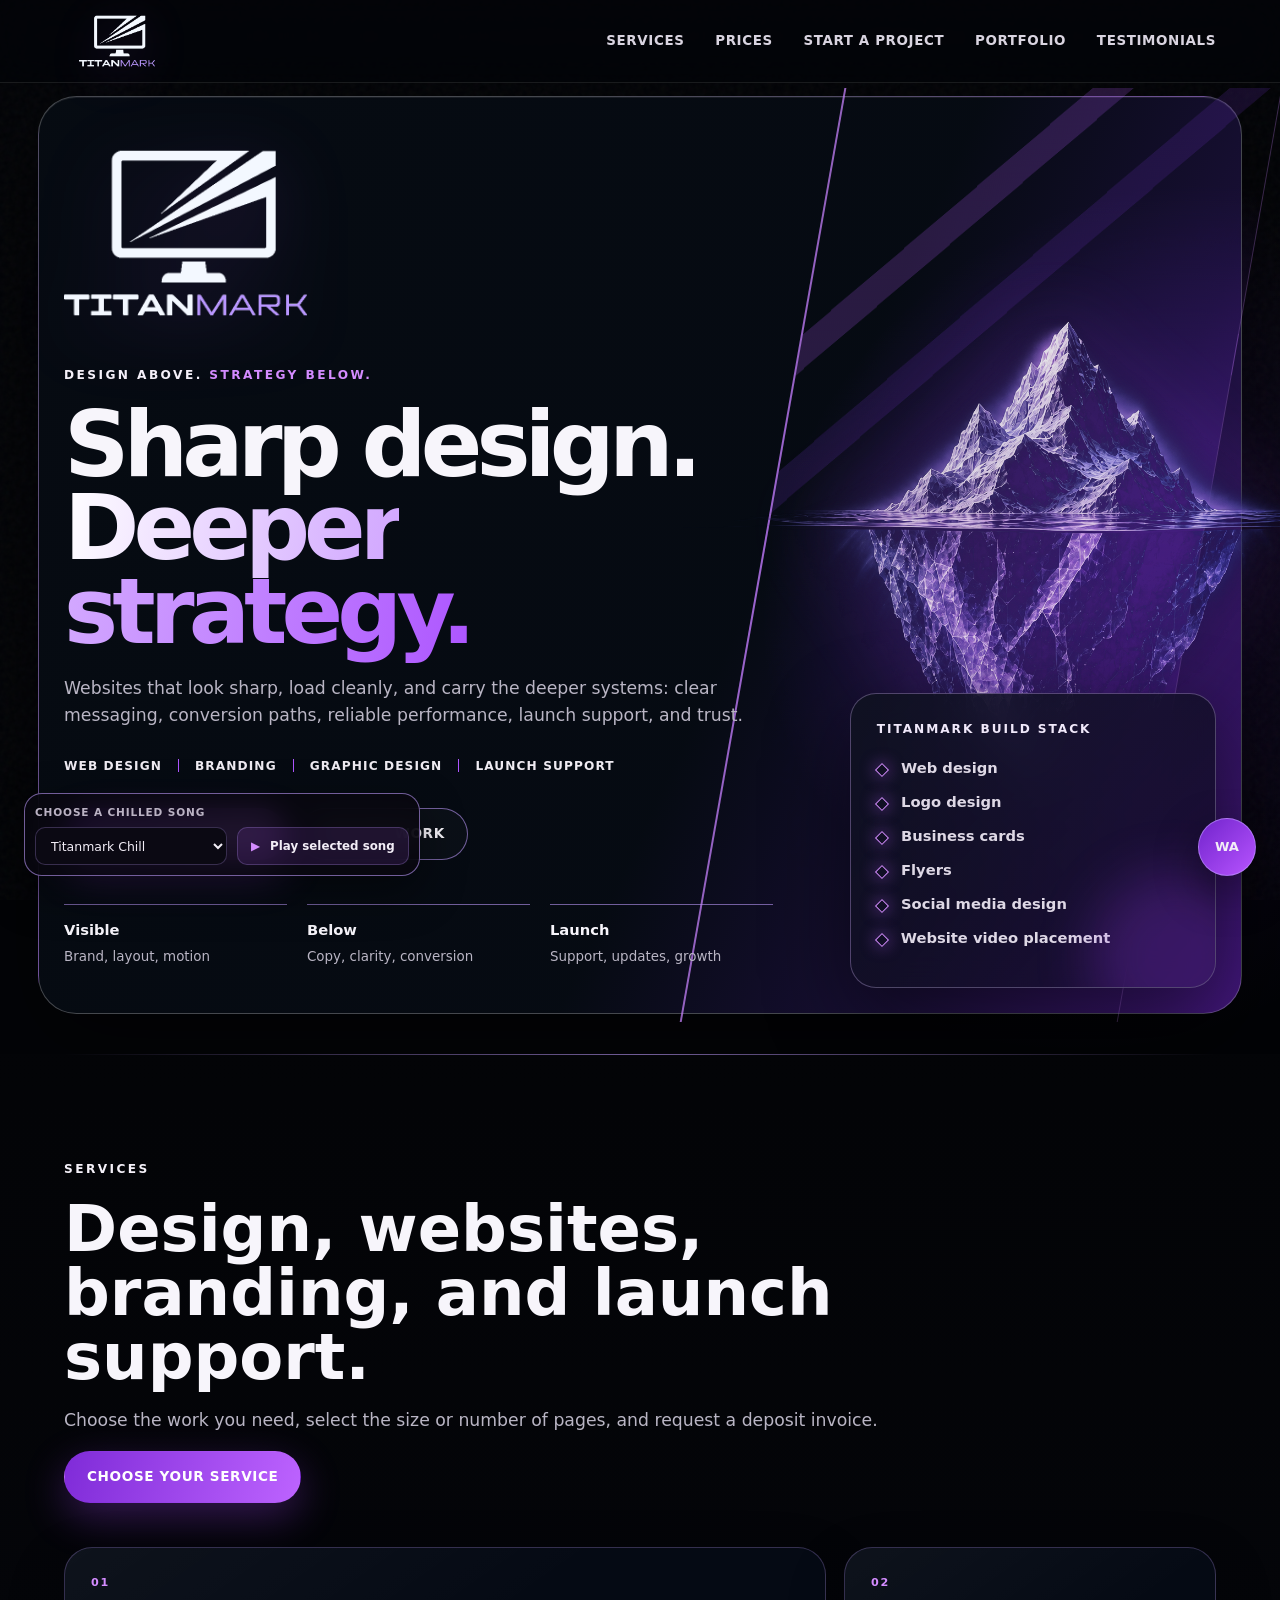
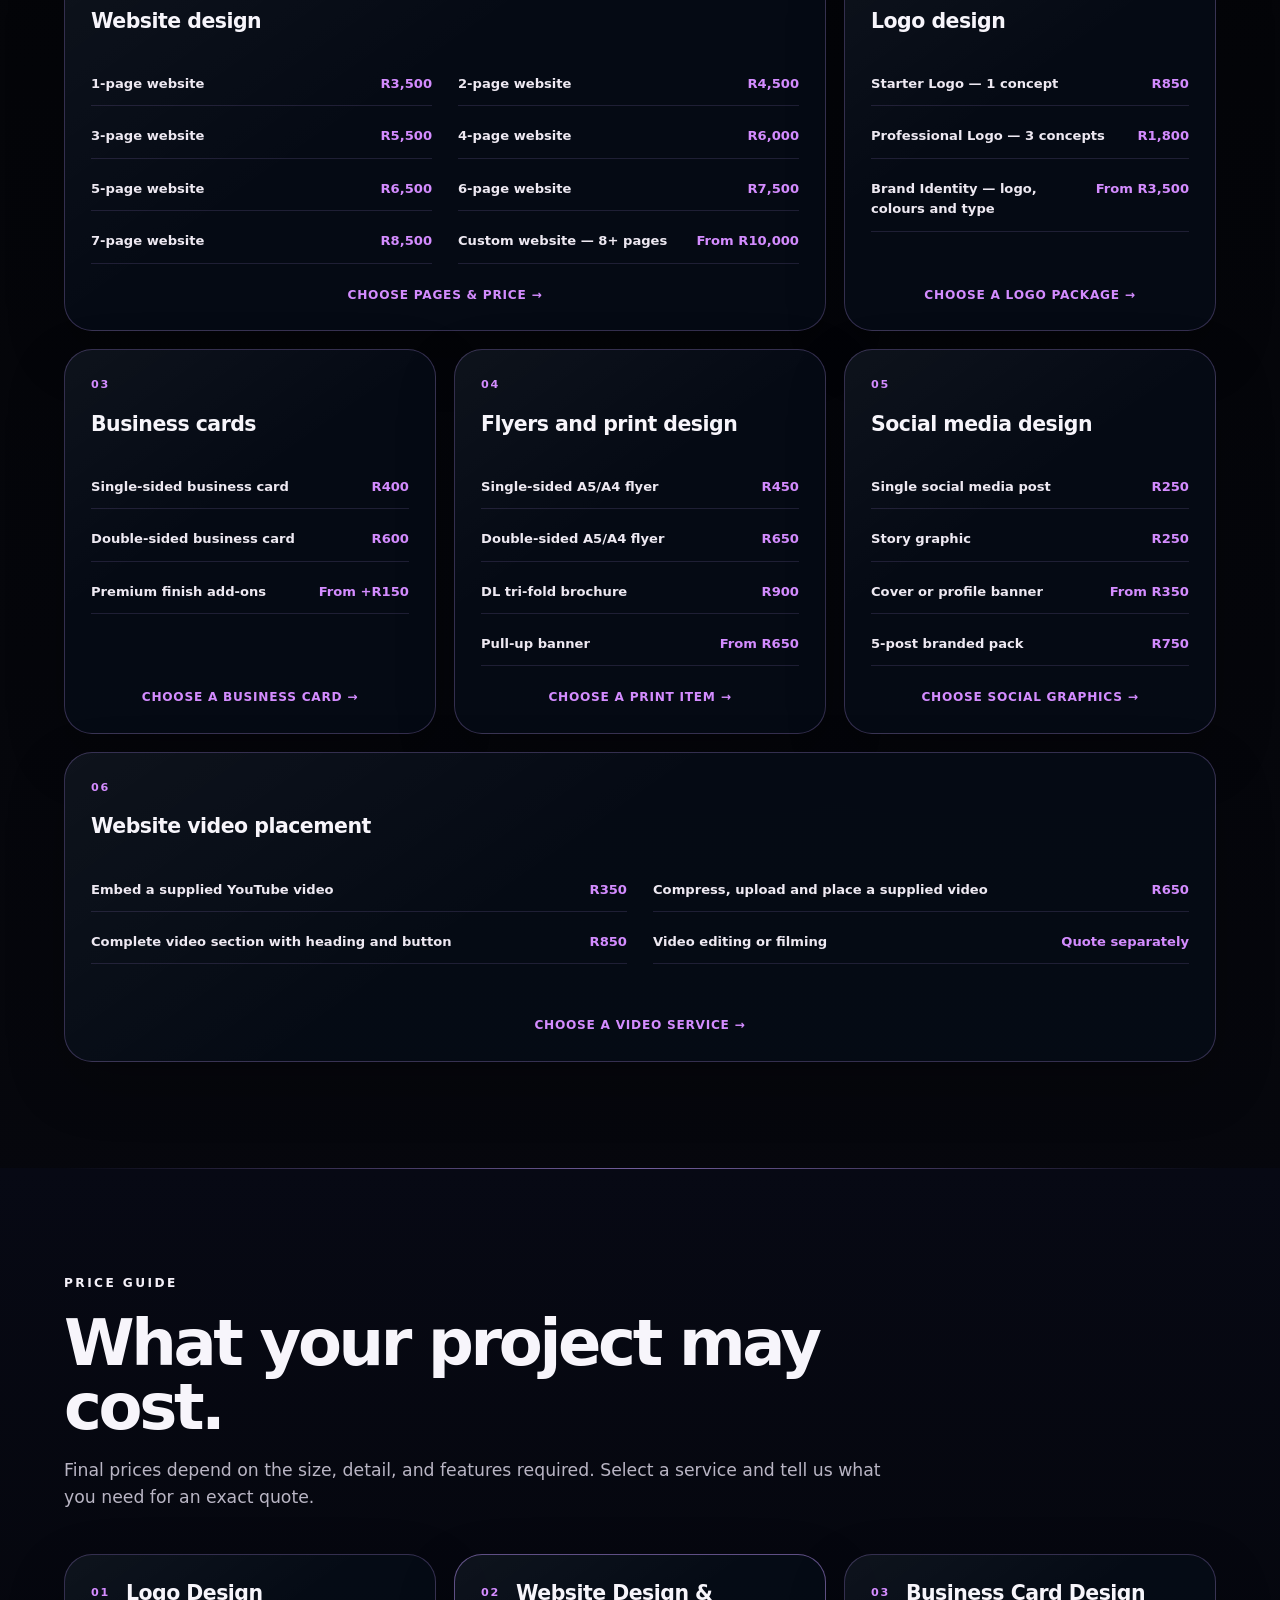
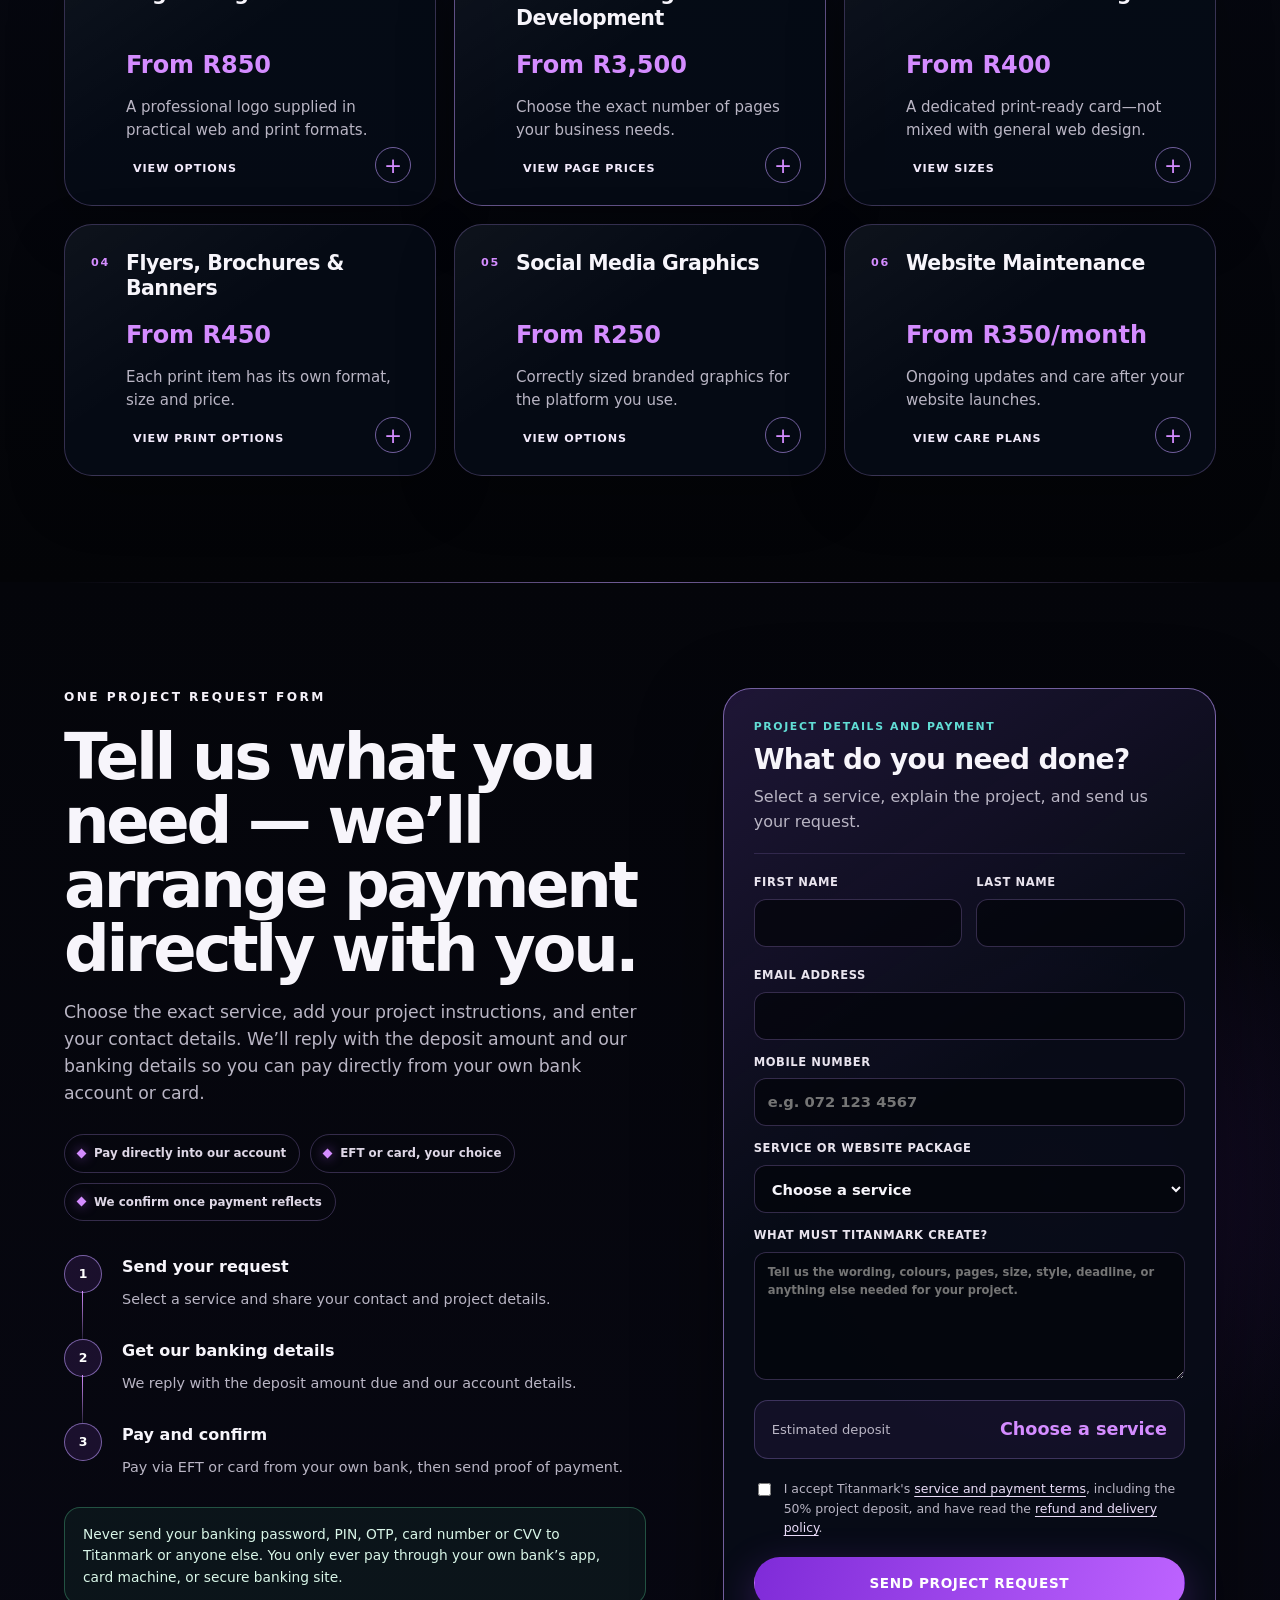
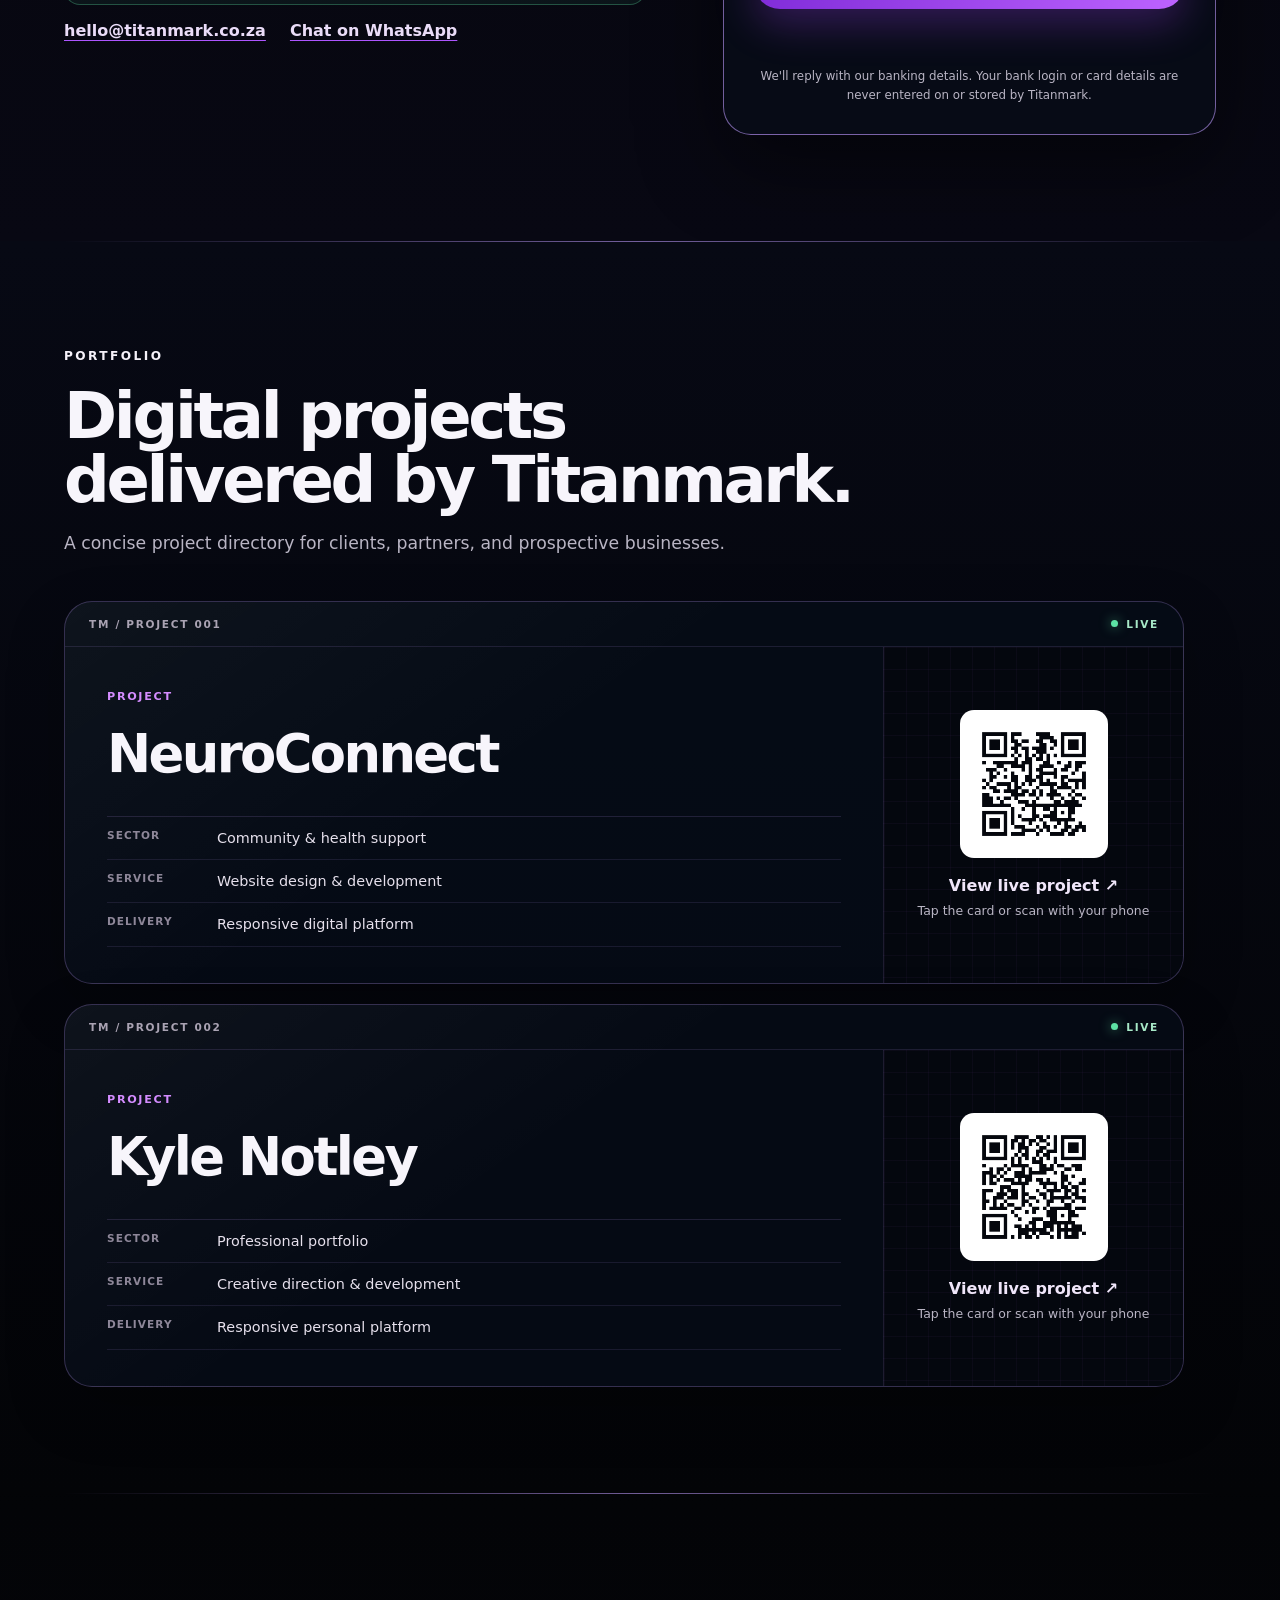
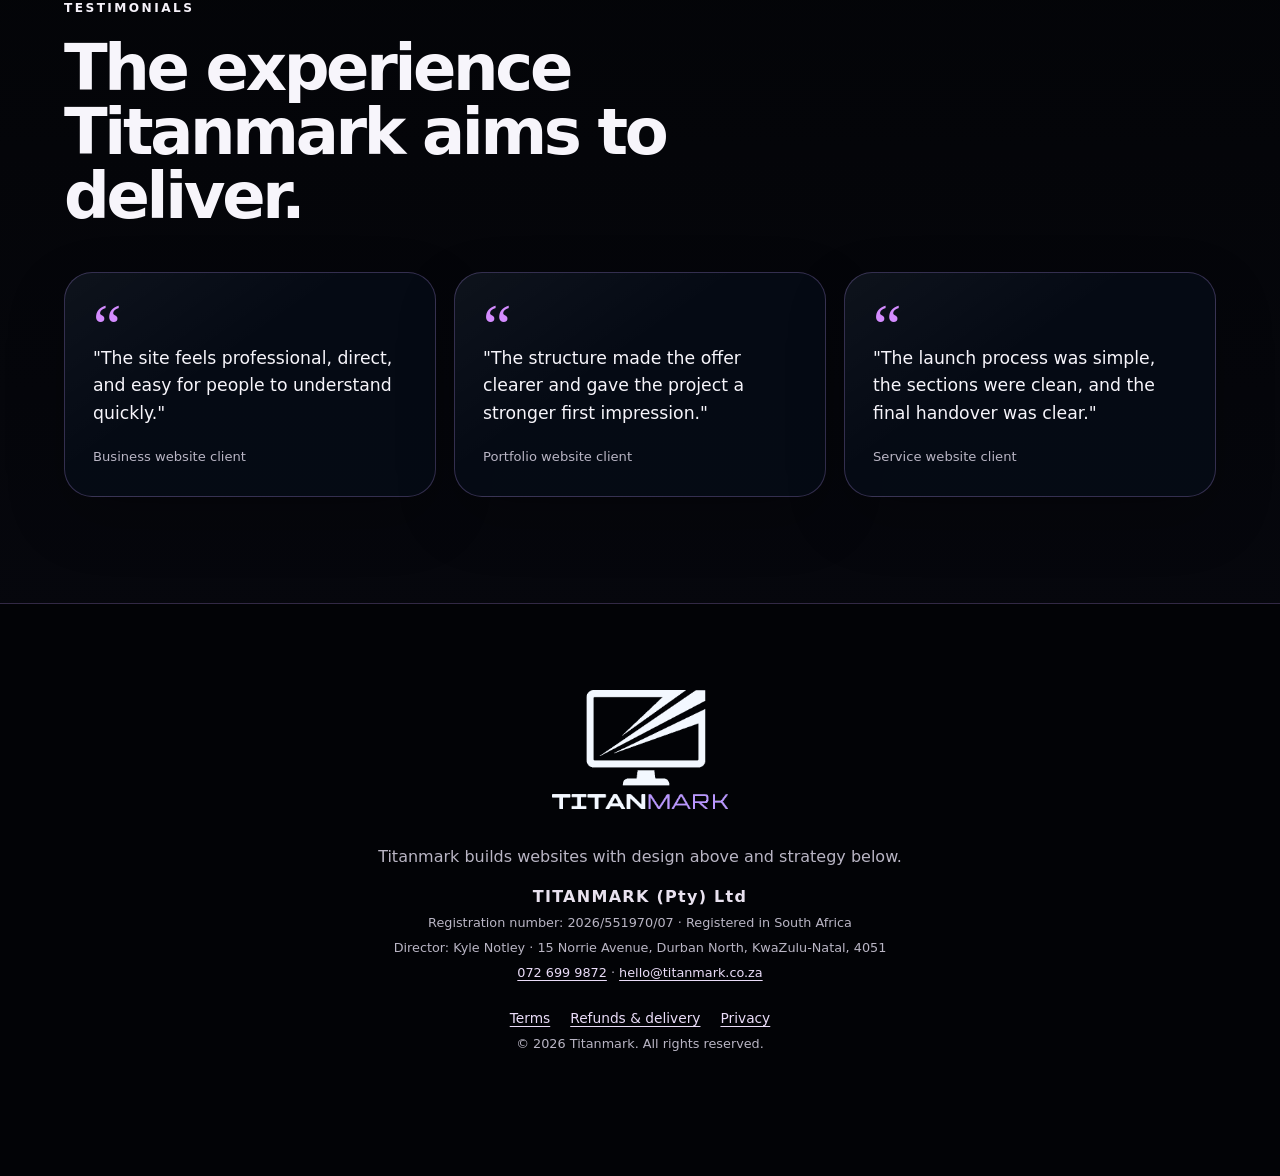
==== commit e074939f: "Remove on-site PayFast checkout, keep direct-payment request flow Clients now submit a project reque" ====
--- a/index.html
+++ b/index.html
@@ -11,7 +11,7 @@
     >
     <link rel="icon" type="image/png" href="assets/favicon.png">
     <link rel="apple-touch-icon" href="assets/apple-touch-icon.png">
-    <link rel="stylesheet" href="styles.css?v=20260812-1">
+    <link rel="stylesheet" href="styles.css?v=20260918-1">
   </head>
   <body>
     <header class="site-header">
@@ -544,20 +544,20 @@
       <section class="section banking-section" id="payments" aria-labelledby="payments-title">
         <div class="section-inner banking-layout">
           <div class="banking-copy">
-            <p class="eyebrow">One project and payment form</p>
-            <h2 id="payments-title">Tell us what you need and make your payment in one place.</h2>
-            <p>Choose the exact service, add your project instructions, and enter your contact details. Pay a fixed-price deposit immediately, or send the same form for a quote when the final price needs to be confirmed.</p>
+            <p class="eyebrow">One project request form</p>
+            <h2 id="payments-title">Tell us what you need — we’ll arrange payment directly with you.</h2>
+            <p>Choose the exact service, add your project instructions, and enter your contact details. We’ll reply with the deposit amount and our banking details so you can pay directly from your own bank account or card.</p>
             <div class="banking-assurances" aria-label="Payment assurances">
-              <span>Secure PayFast checkout</span>
-              <span>Instant EFT and card options</span>
-              <span>No banking PINs stored here</span>
-            </div>
-            <ol class="payment-flow" aria-label="How online payment works">
-              <li><strong>Enter your details</strong><span>Select a fixed-price service and provide your contact information.</span></li>
-              <li><strong>Choose your bank</strong><span>PayFast opens securely so you can choose an available bank or another payment method.</span></li>
-              <li><strong>Receive confirmation</strong><span>PayFast verifies the transaction and sends the result to Titanmark.</span></li>
+              <span>Pay directly into our account</span>
+              <span>EFT or card, your choice</span>
+              <span>We confirm once payment reflects</span>
+            </div>
+            <ol class="payment-flow" aria-label="How payment works">
+              <li><strong>Send your request</strong><span>Select a service and share your contact and project details.</span></li>
+              <li><strong>Get our banking details</strong><span>We reply with the deposit amount due and our account details.</span></li>
+              <li><strong>Pay and confirm</strong><span>Pay via EFT or card from your own bank, then send proof of payment.</span></li>
             </ol>
-            <p class="payment-safety-note">Never send your banking password, PIN, OTP, card number or CVV to Titanmark. Those details are entered only on PayFast or your bank’s secure screen.</p>
+            <p class="payment-safety-note">Never send your banking password, PIN, OTP, card number or CVV to Titanmark or anyone else. You only ever pay through your own bank’s app, card machine, or secure banking site.</p>
             <div class="contact-lines">
               <a href="mailto:hello@titanmark.co.za">hello@titanmark.co.za</a>
               <a
@@ -569,13 +569,13 @@
             </div>
           </div>
 
-          <form class="payment-card" id="payment-form" action="payfast-checkout.php" method="post">
+          <form class="payment-card" id="payment-form">
             <input type="hidden" name="_subject" value="New Titanmark project enquiry">
             <input type="hidden" name="_template" value="table">
             <div class="payment-card-head">
               <p class="fnb-kicker">Project details and payment</p>
               <h3>What do you need done?</h3>
-              <p>Select a service, explain the project, and choose how you want to continue.</p>
+              <p>Select a service, explain the project, and send us your request.</p>
             </div>
             <div class="payment-fields two-column">
               <label>
@@ -649,7 +649,7 @@
               </label>
             </div>
             <div class="payment-total" aria-live="polite">
-              <span>Deposit due now</span>
+              <span>Estimated deposit</span>
               <strong id="payment-deposit">Choose a service</strong>
             </div>
             <label class="payment-consent">
@@ -658,11 +658,10 @@
             </label>
             <input class="payment-honeypot" type="text" name="company_website" tabindex="-1" autocomplete="off" aria-hidden="true">
             <div class="payment-actions">
-              <button class="button primary full" id="payment-submit" type="submit" disabled>Pay 50% deposit with PayFast</button>
-              <button class="button secondary full" id="project-enquiry" type="button">Send project request</button>
+              <button class="button primary full" id="project-enquiry" type="button">Send project request</button>
             </div>
             <p class="form-status" id="payment-status" role="status" aria-live="polite"></p>
-            <p class="payment-provider-note">Your bank login or card details are never entered on or stored by Titanmark.</p>
+            <p class="payment-provider-note">We'll reply with our banking details. Your bank login or card details are never entered on or stored by Titanmark.</p>
           </form>
         </div>
       </section>
@@ -856,6 +855,6 @@
       rel="noopener"
       aria-label="Contact Titanmark on WhatsApp"
     >WA</a>
-    <script src="script.js?v=20260812-1"></script>
+    <script src="script.js?v=20260918-1"></script>
   </body>
 </html>
--- a/styles.css
+++ b/styles.css
@@ -1046,7 +1046,7 @@
 .payment-consent input { margin-top: 4px; accent-color: var(--violet); }
 .payment-provider-note { margin-top: -6px; font-size: 0.74rem; text-align: center; }
 .payment-honeypot { position: absolute !important; left: -10000px !important; width: 1px !important; height: 1px !important; opacity: 0 !important; }
-.payment-actions { display: grid; grid-template-columns: 1fr 1fr; gap: 10px; }
+.payment-actions { display: grid; grid-template-columns: 1fr; gap: 10px; }
 .payment-actions .button:disabled { opacity: 0.42; cursor: not-allowed; }
 
 .quote-layout,
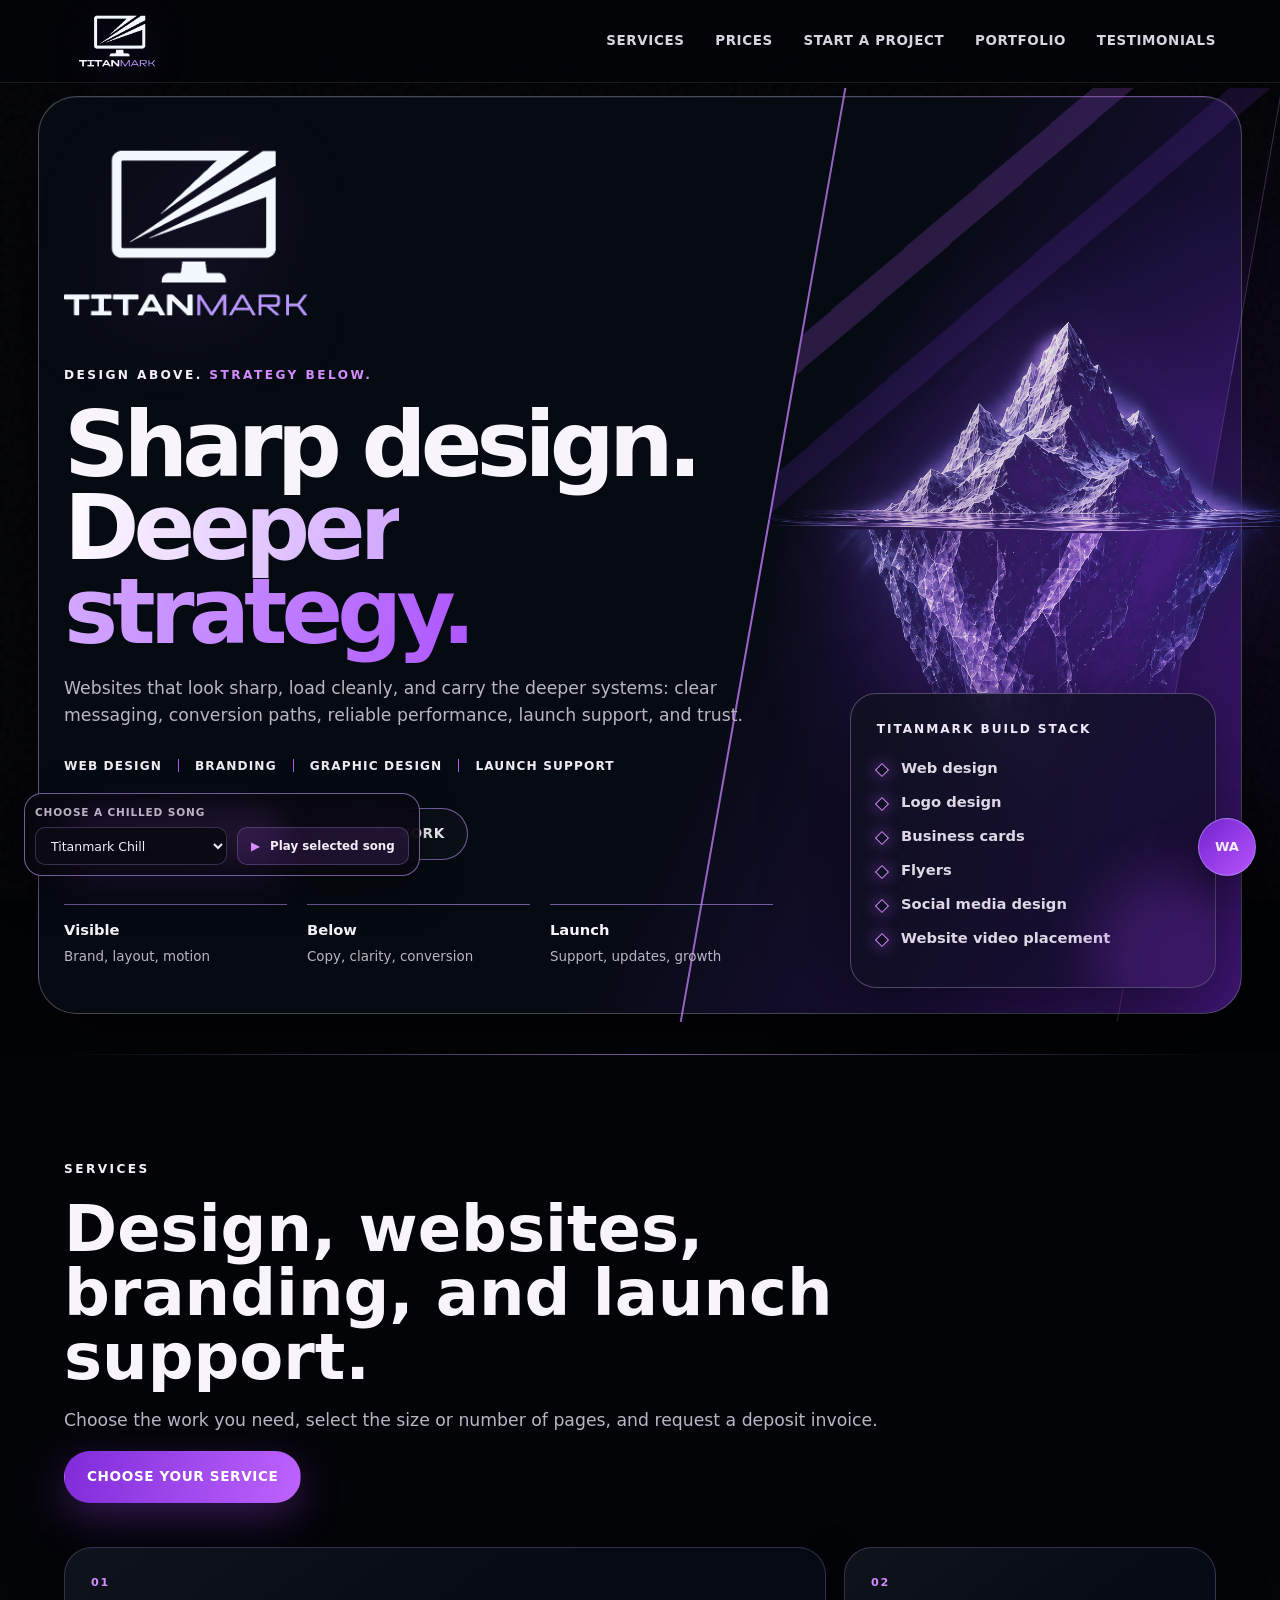
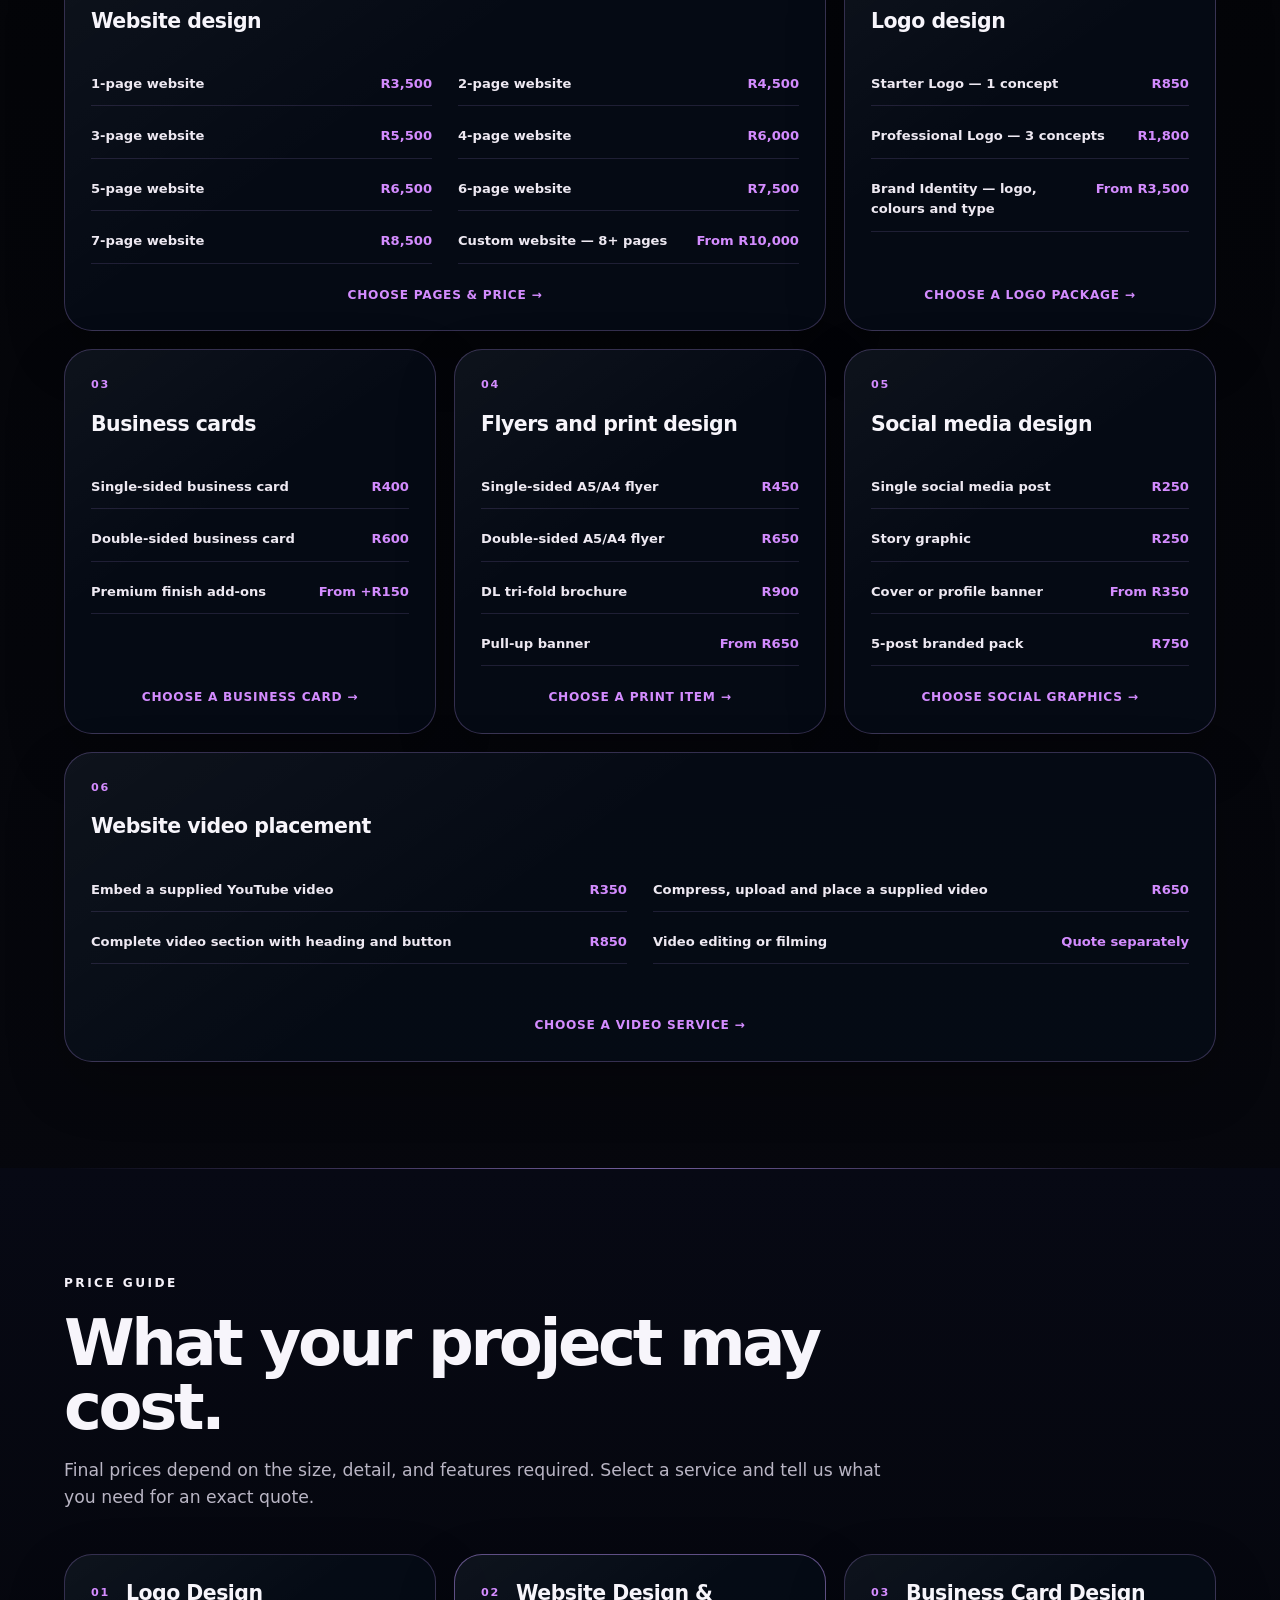
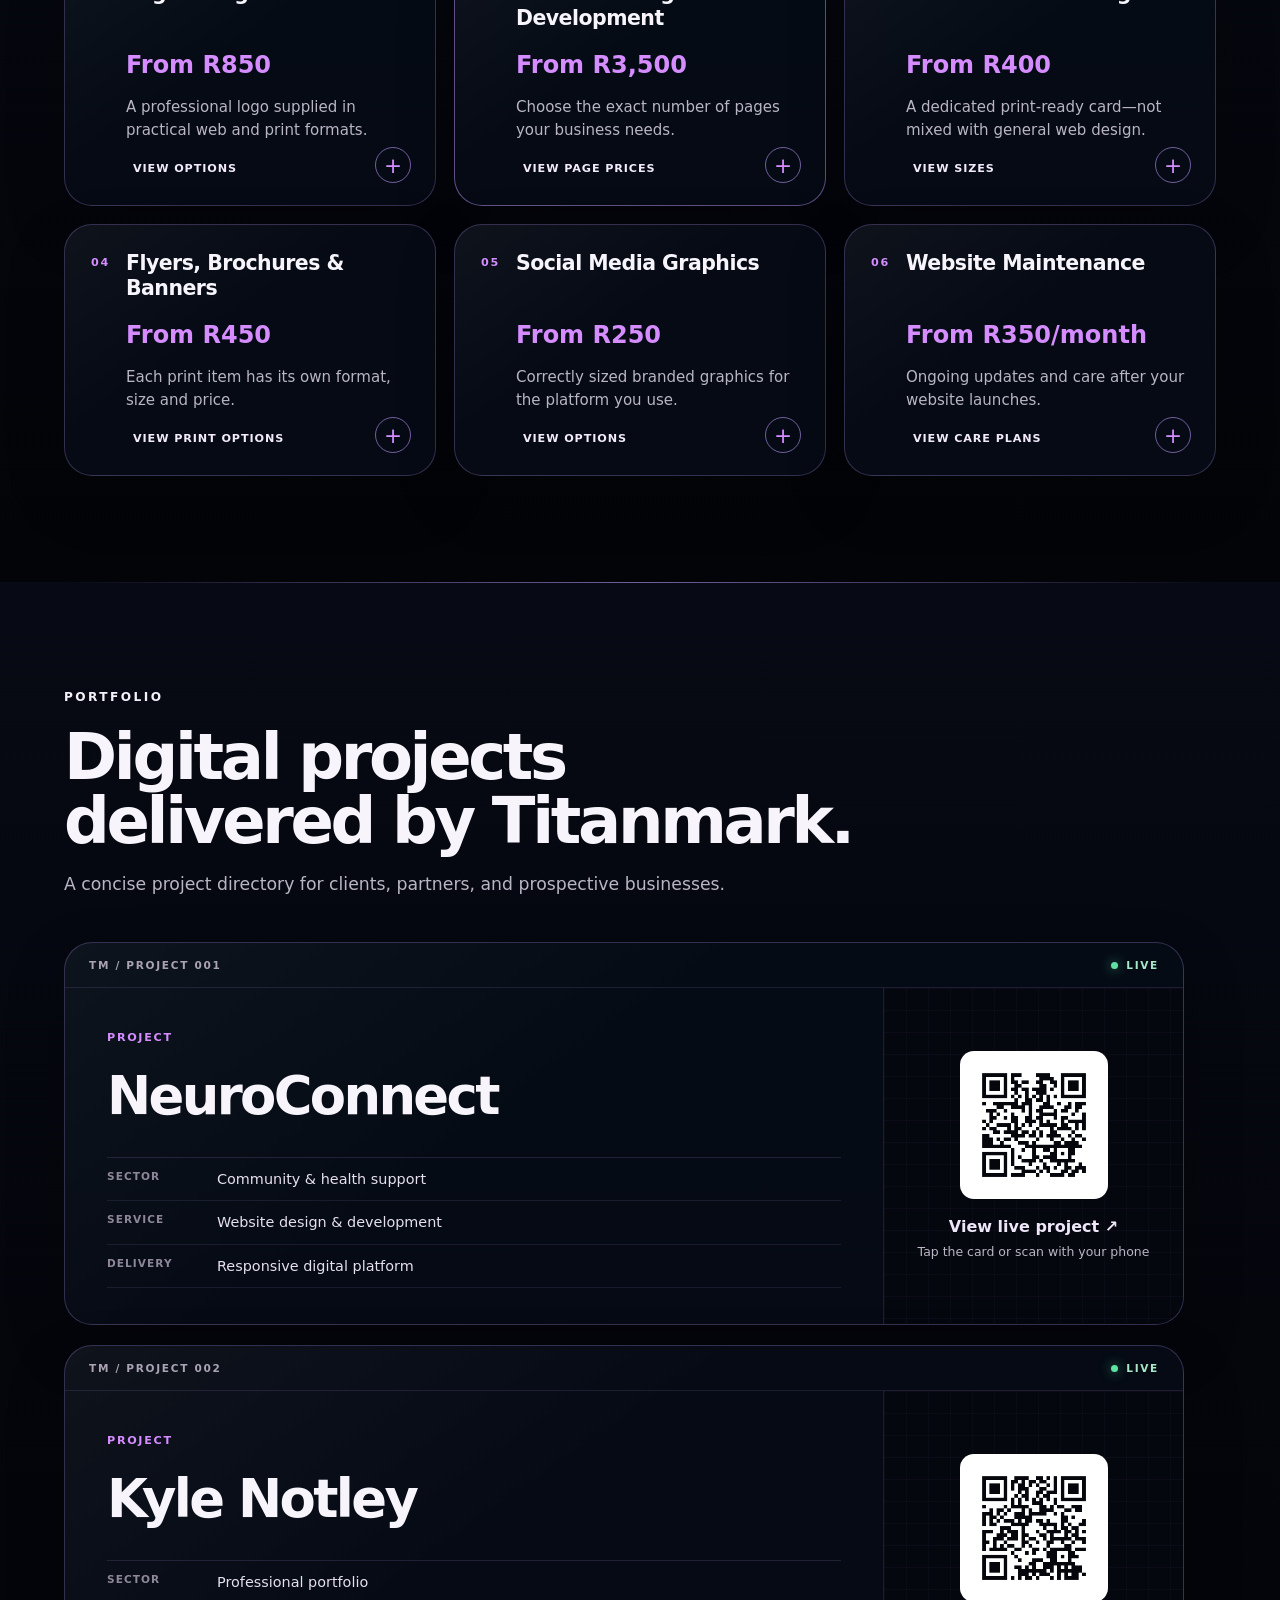
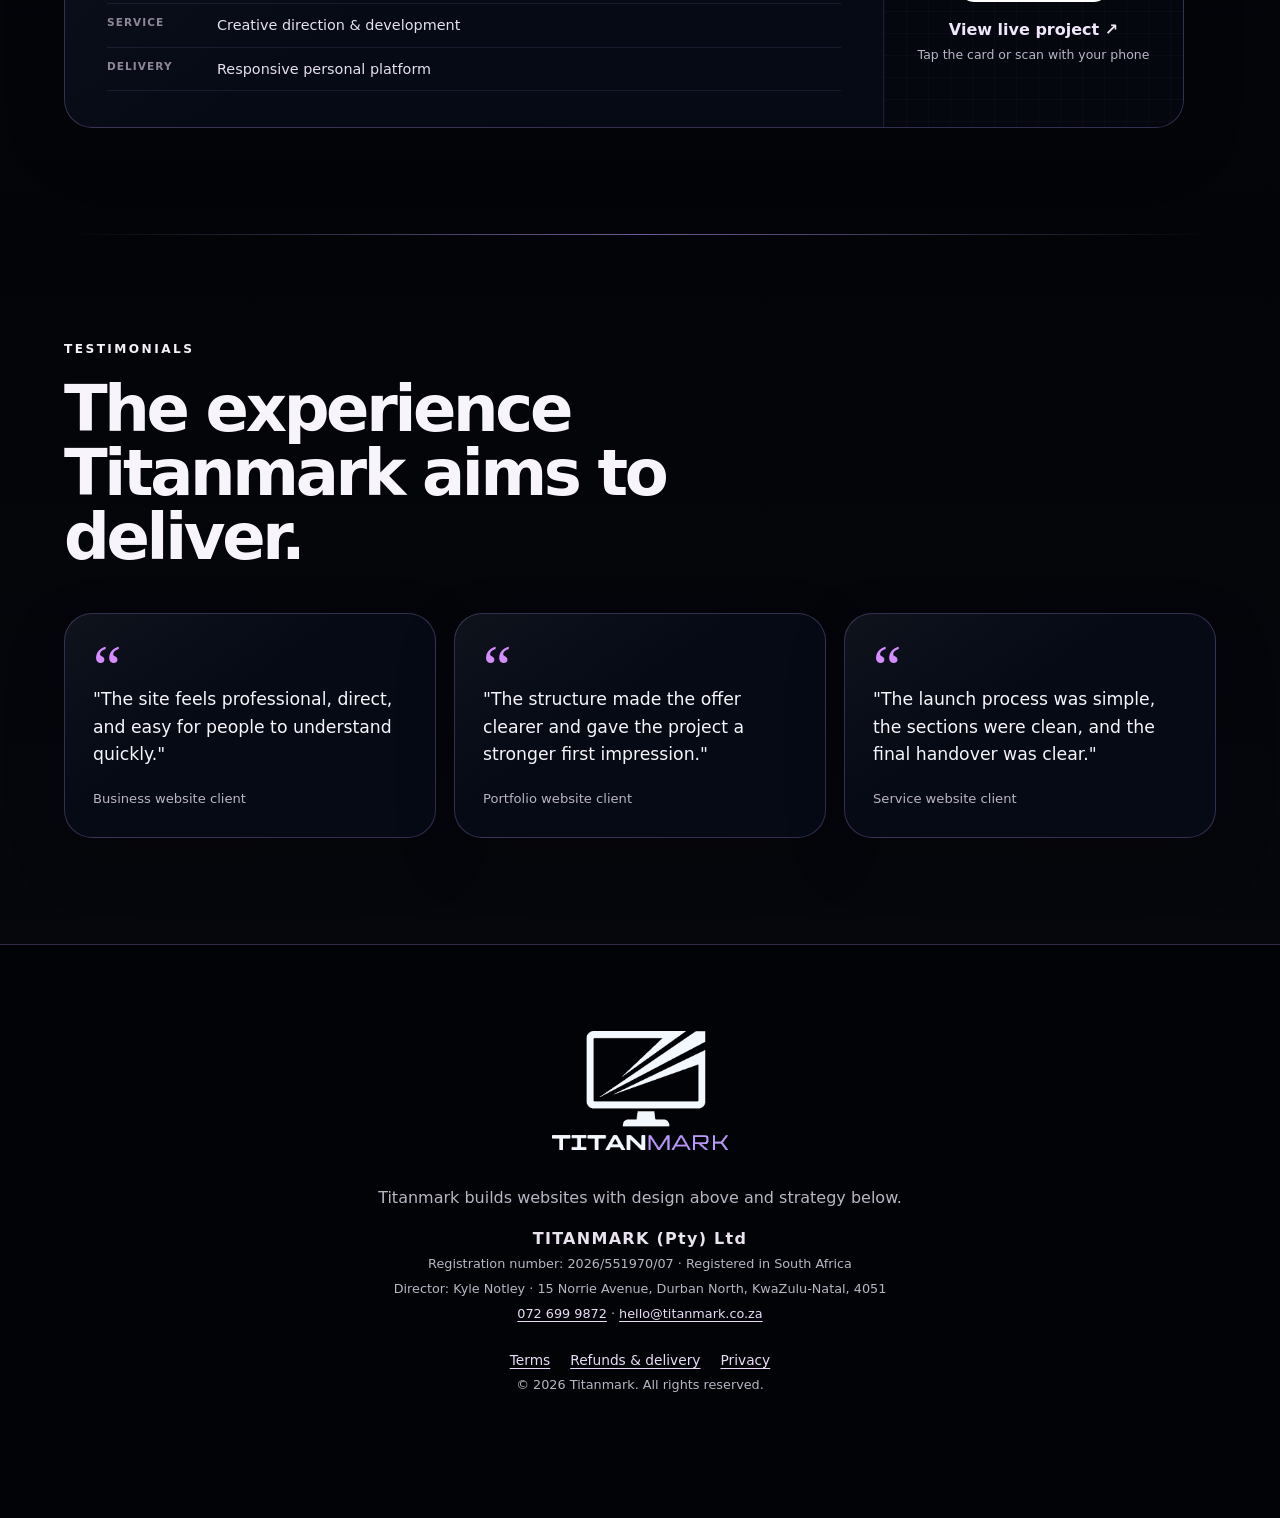
==== commit 512ecbd5: "Remove payment/banking section and reword remaining bank references Drop the on-page project request" ====
--- a/index.html
+++ b/index.html
@@ -27,7 +27,7 @@
       <nav class="site-nav" id="site-nav" aria-label="Main navigation">
         <a href="#services">Services</a>
         <a href="#price-guide">Prices</a>
-        <a href="#payments">Start a project</a>
+        <a class="whatsapp-link" href="#" target="_blank" rel="noopener">Start a project</a>
         <a href="#portfolio">Portfolio</a>
         <a href="#testimonials">Testimonials</a>
       </nav>
@@ -54,7 +54,7 @@
             </div>
 
             <div class="hero-actions" aria-label="Primary actions">
-              <a class="button primary" href="#payments">Start your project</a>
+              <a class="button primary whatsapp-link" href="#" target="_blank" rel="noopener">Start your project</a>
               <a class="button secondary" href="#portfolio">See the work</a>
             </div>
 
@@ -335,7 +335,7 @@
             <p class="eyebrow">Request a quote</p>
             <h2 id="pricing-title">Tell us what you need done and we’ll prepare the right quote.</h2>
             <p>Choose a starting option below, or use the enquiry form to describe exactly what you need.</p>
-            <a class="button primary" href="#payments">Describe what you need</a>
+            <a class="button primary whatsapp-link" href="#" target="_blank" rel="noopener">Describe what you need</a>
           </div>
 
           <div class="pricing-grid" aria-label="Website packages">
@@ -538,131 +538,6 @@
               </tbody>
             </table>
           </div>
-        </div>
-      </section>
-
-      <section class="section banking-section" id="payments" aria-labelledby="payments-title">
-        <div class="section-inner banking-layout">
-          <div class="banking-copy">
-            <p class="eyebrow">One project request form</p>
-            <h2 id="payments-title">Tell us what you need — we’ll arrange payment directly with you.</h2>
-            <p>Choose the exact service, add your project instructions, and enter your contact details. We’ll reply with the deposit amount and our banking details so you can pay directly from your own bank account or card.</p>
-            <div class="banking-assurances" aria-label="Payment assurances">
-              <span>Pay directly into our account</span>
-              <span>EFT or card, your choice</span>
-              <span>We confirm once payment reflects</span>
-            </div>
-            <ol class="payment-flow" aria-label="How payment works">
-              <li><strong>Send your request</strong><span>Select a service and share your contact and project details.</span></li>
-              <li><strong>Get our banking details</strong><span>We reply with the deposit amount due and our account details.</span></li>
-              <li><strong>Pay and confirm</strong><span>Pay via EFT or card from your own bank, then send proof of payment.</span></li>
-            </ol>
-            <p class="payment-safety-note">Never send your banking password, PIN, OTP, card number or CVV to Titanmark or anyone else. You only ever pay through your own bank’s app, card machine, or secure banking site.</p>
-            <div class="contact-lines">
-              <a href="mailto:hello@titanmark.co.za">hello@titanmark.co.za</a>
-              <a
-                class="whatsapp-link"
-                href="https://wa.me/27726999872?text=Hi%20Titanmark%2C%20I%20would%20like%20to%20discuss%20a%20project."
-                target="_blank"
-                rel="noopener"
-              >Chat on WhatsApp</a>
-            </div>
-          </div>
-
-          <form class="payment-card" id="payment-form">
-            <input type="hidden" name="_subject" value="New Titanmark project enquiry">
-            <input type="hidden" name="_template" value="table">
-            <div class="payment-card-head">
-              <p class="fnb-kicker">Project details and payment</p>
-              <h3>What do you need done?</h3>
-              <p>Select a service, explain the project, and send us your request.</p>
-            </div>
-            <div class="payment-fields two-column">
-              <label>
-                First name
-                <input type="text" name="name_first" autocomplete="given-name" maxlength="100" required>
-              </label>
-              <label>
-                Last name
-                <input type="text" name="name_last" autocomplete="family-name" maxlength="100" required>
-              </label>
-            </div>
-            <div class="payment-fields">
-              <label>
-                Email address
-                <input type="email" name="email_address" autocomplete="email" maxlength="100" required>
-              </label>
-              <label>
-                Mobile number
-                <input type="tel" name="cell_number" autocomplete="tel" inputmode="tel" maxlength="20" placeholder="e.g. 072 123 4567" required>
-              </label>
-              <label>
-                Service or website package
-                <select name="package" id="payment-package" required>
-                  <option value="">Choose a service</option>
-                  <optgroup label="Business cards">
-                    <option value="business-card-single" data-deposit="200">Single-sided business card — R400</option>
-                    <option value="business-card-double" data-deposit="300">Double-sided business card — R600</option>
-                  </optgroup>
-                  <optgroup label="Logo design">
-                    <option value="starter-logo" data-deposit="425">Starter logo — R850</option>
-                    <option value="professional-logo" data-deposit="900">Professional logo — R1,800</option>
-                  </optgroup>
-                  <optgroup label="Print design">
-                    <option value="flyer-single" data-deposit="225">Single-sided flyer — R450</option>
-                    <option value="flyer-double" data-deposit="325">Double-sided flyer — R650</option>
-                    <option value="brochure-trifold" data-deposit="450">Tri-fold brochure — R900</option>
-                  </optgroup>
-                  <optgroup label="Website design">
-                    <option value="website-1" data-deposit="1750">1-page website — R3,500</option>
-                    <option value="website-2" data-deposit="2250">2-page website — R4,500</option>
-                    <option value="website-3" data-deposit="2750">3-page website — R5,500</option>
-                    <option value="website-4" data-deposit="3000">4-page website — R6,000</option>
-                    <option value="website-5" data-deposit="3250">5-page website — R6,500</option>
-                    <option value="website-6" data-deposit="3750">6-page website — R7,500</option>
-                    <option value="website-7" data-deposit="4250">7-page website — R8,500</option>
-                  </optgroup>
-                  <optgroup label="Social media design">
-                    <option value="social-post" data-deposit="125">Single social media post — R250</option>
-                    <option value="social-story" data-deposit="125">Story graphic — R250</option>
-                    <option value="social-pack-5" data-deposit="375">5-post branded pack — R750</option>
-                  </optgroup>
-                  <optgroup label="Website video placement">
-                    <option value="video-embed" data-deposit="175">Embed a supplied YouTube video — R350</option>
-                    <option value="video-upload" data-deposit="325">Compress, upload and place a supplied video — R650</option>
-                    <option value="video-section" data-deposit="425">Complete website video section — R850</option>
-                  </optgroup>
-                  <optgroup label="Quote required before payment">
-                    <option value="quote-brand-identity" data-deposit="0">Brand identity — From R3,500</option>
-                    <option value="quote-custom-website" data-deposit="0">Custom website — 8+ pages</option>
-                    <option value="quote-pull-up-banner" data-deposit="0">Pull-up banner — From R650</option>
-                    <option value="quote-social-banner" data-deposit="0">Social cover or profile banner — From R350</option>
-                    <option value="quote-payment-setup" data-deposit="0">Online payment setup</option>
-                    <option value="quote-maintenance" data-deposit="0">Website maintenance — From R350/month</option>
-                    <option value="quote-video-production" data-deposit="0">Video editing or filming</option>
-                  </optgroup>
-                </select>
-              </label>
-              <label>
-                What must Titanmark create?
-                <textarea name="project_details" id="project-details" rows="5" maxlength="1200" placeholder="Tell us the wording, colours, pages, size, style, deadline, or anything else needed for your project." required></textarea>
-              </label>
-            </div>
-            <div class="payment-total" aria-live="polite">
-              <span>Estimated deposit</span>
-              <strong id="payment-deposit">Choose a service</strong>
-            </div>
-            <label class="payment-consent">
-              <input type="checkbox" name="terms_accepted" id="payment-terms" value="1" required>
-              <span>I accept Titanmark's <a href="terms.html" target="_blank" rel="noopener">service and payment terms</a>, including the 50% project deposit, and have read the <a href="refund-delivery.html" target="_blank" rel="noopener">refund and delivery policy</a>.</span>
-            </label>
-            <input class="payment-honeypot" type="text" name="company_website" tabindex="-1" autocomplete="off" aria-hidden="true">
-            <div class="payment-actions">
-              <button class="button primary full" id="project-enquiry" type="button">Send project request</button>
-            </div>
-            <p class="form-status" id="payment-status" role="status" aria-live="polite"></p>
-            <p class="payment-provider-note">We'll reply with our banking details. Your bank login or card details are never entered on or stored by Titanmark.</p>
-          </form>
         </div>
       </section>
 
@@ -807,7 +682,7 @@
       </div>
       <div class="builder-summary" aria-live="polite">
         <p id="builder-selection">Select an option to continue.</p>
-        <button class="button primary" id="builder-invoice" type="button" disabled>Request deposit invoice</button>
+        <button class="button primary" id="builder-invoice" type="button" disabled>Request this on WhatsApp</button>
       </div>
     </dialog>
 
--- a/styles.css
+++ b/styles.css
@@ -810,245 +810,6 @@
     linear-gradient(180deg, #030407, #080812);
 }
 
-.banking-section {
-  background:
-    radial-gradient(circle at 82% 48%, rgba(132, 48, 225, 0.17), transparent 28%),
-    linear-gradient(180deg, #04050a, #080813);
-}
-
-.banking-layout {
-  display: grid;
-  grid-template-columns: minmax(0, 0.92fr) minmax(420px, 0.78fr);
-  gap: clamp(34px, 6vw, 80px);
-  align-items: start;
-}
-
-.banking-copy > p:not(.eyebrow) {
-  max-width: 680px;
-  color: var(--muted);
-  font-size: 1.08rem;
-}
-
-.banking-assurances {
-  display: flex;
-  flex-wrap: wrap;
-  gap: 10px;
-  margin-top: 28px;
-}
-
-.banking-assurances span {
-  display: inline-flex;
-  align-items: center;
-  gap: 9px;
-  padding: 9px 13px;
-  border: 1px solid var(--line);
-  border-radius: 999px;
-  color: #ded7e6;
-  font-size: 0.74rem;
-  font-weight: 720;
-}
-
-.banking-assurances span::before {
-  content: "";
-  width: 7px;
-  height: 7px;
-  transform: rotate(45deg);
-  background: var(--violet-light);
-  box-shadow: 0 0 12px rgba(184, 93, 255, 0.6);
-}
-
-.payment-card {
-  display: grid;
-  gap: 20px;
-  padding: 30px;
-  border: 1px solid var(--line-strong);
-  border-radius: var(--radius);
-  background:
-    linear-gradient(145deg, rgba(173, 85, 255, 0.14), transparent 42%),
-    rgba(8, 12, 23, 0.92);
-  box-shadow: var(--shadow);
-}
-
-.fnb-mark {
-  display: grid;
-  place-items: center;
-  width: 76px;
-  height: 76px;
-  transform: rotate(45deg);
-  border: 2px solid #41d4ca;
-  border-radius: 20px;
-  background: linear-gradient(145deg, #0f999d, #08636e);
-  box-shadow: 0 14px 40px rgba(25, 180, 180, 0.22);
-}
-
-.fnb-mark span {
-  transform: rotate(-45deg);
-  color: #fff;
-  font-size: 1.05rem;
-  font-weight: 900;
-  letter-spacing: 0.04em;
-}
-
-.fnb-kicker {
-  margin-bottom: 7px;
-  color: #61ddd5;
-  font-size: 0.68rem;
-  font-weight: 850;
-  letter-spacing: 0.15em;
-  text-transform: uppercase;
-}
-
-.payment-card h3 {
-  margin-bottom: 9px;
-  font-size: 1.75rem;
-}
-
-.payment-card-head {
-  padding-bottom: 18px;
-  border-bottom: 1px solid rgba(192, 156, 255, 0.16);
-}
-
-.payment-card-head > p:last-child,
-.payment-provider-note {
-  margin-bottom: 0;
-  color: var(--muted);
-}
-
-.payment-flow {
-  display: grid;
-  gap: 0;
-  margin: 34px 0 0;
-  padding: 0;
-  list-style: none;
-  counter-reset: payment-step;
-}
-
-.payment-flow li {
-  position: relative;
-  display: grid;
-  gap: 3px;
-  min-height: 84px;
-  padding: 0 0 24px 58px;
-  counter-increment: payment-step;
-}
-
-.payment-flow li:not(:last-child)::after {
-  content: "";
-  position: absolute;
-  top: 36px;
-  bottom: 0;
-  left: 18px;
-  width: 1px;
-  background: linear-gradient(var(--violet-light), rgba(192, 156, 255, 0.18));
-}
-
-.payment-flow li::before {
-  content: counter(payment-step);
-  position: absolute;
-  top: 0;
-  left: 0;
-  display: grid;
-  width: 36px;
-  height: 36px;
-  place-items: center;
-  border: 1px solid var(--line-strong);
-  border-radius: 50%;
-  background: rgba(173, 85, 255, 0.12);
-  color: #fff;
-  font-size: 0.78rem;
-  font-weight: 850;
-}
-
-.payment-flow span {
-  color: var(--muted);
-  font-size: 0.9rem;
-}
-
-.payment-safety-note {
-  padding: 16px 18px;
-  border: 1px solid rgba(93, 226, 164, 0.3);
-  border-radius: 16px;
-  background: rgba(93, 226, 164, 0.06);
-  color: #d9f6e8 !important;
-  font-size: 0.86rem !important;
-}
-
-.payment-fields {
-  display: grid;
-  gap: 14px;
-}
-
-.payment-fields.two-column { grid-template-columns: repeat(2, minmax(0, 1fr)); }
-
-.payment-fields label {
-  display: grid;
-  gap: 7px;
-  color: #e9e4ee;
-  font-size: 0.72rem;
-  font-weight: 780;
-  letter-spacing: 0.05em;
-  text-transform: uppercase;
-}
-
-.payment-fields input,
-.payment-fields select,
-.payment-fields textarea {
-  width: 100%;
-  min-height: 48px;
-  padding: 11px 13px;
-  border: 1px solid var(--line);
-  border-radius: 12px;
-  background: rgba(3, 5, 11, 0.72);
-  color: var(--text);
-  font-size: 0.92rem;
-  letter-spacing: normal;
-  text-transform: none;
-}
-
-.payment-fields input:focus,
-.payment-fields select:focus,
-.payment-fields textarea:focus {
-  border-color: var(--violet-light);
-  outline: 0;
-  box-shadow: 0 0 0 3px rgba(173, 85, 255, 0.12);
-}
-
-.payment-fields textarea {
-  min-height: 128px;
-  resize: vertical;
-  font: inherit;
-}
-
-.payment-total {
-  display: flex;
-  align-items: center;
-  justify-content: space-between;
-  gap: 20px;
-  padding: 15px 17px;
-  border: 1px solid var(--line);
-  border-radius: 14px;
-  background: rgba(173, 85, 255, 0.07);
-}
-
-.payment-total span { color: var(--muted); font-size: 0.82rem; }
-.payment-total strong { color: var(--violet-light); font-size: 1.1rem; }
-
-.payment-consent {
-  display: grid;
-  grid-template-columns: auto 1fr;
-  gap: 10px;
-  align-items: start;
-  color: var(--muted);
-  font-size: 0.78rem;
-  cursor: pointer;
-}
-
-.payment-consent input { margin-top: 4px; accent-color: var(--violet); }
-.payment-provider-note { margin-top: -6px; font-size: 0.74rem; text-align: center; }
-.payment-honeypot { position: absolute !important; left: -10000px !important; width: 1px !important; height: 1px !important; opacity: 0 !important; }
-.payment-actions { display: grid; grid-template-columns: 1fr; gap: 10px; }
-.payment-actions .button:disabled { opacity: 0.42; cursor: not-allowed; }
-
 .quote-layout,
 .contact-layout {
   display: grid;
@@ -1163,8 +924,6 @@
 .contact-services h3 { margin-bottom: 14px; }
 .contact-services ul { display: grid; grid-template-columns: 1fr 1fr; gap: 7px 22px; margin: 0; padding: 0; list-style: none; }
 .contact-services li { color: var(--muted); font-size: 0.88rem; }
-.contact-lines { display: flex; flex-wrap: wrap; gap: 12px 24px; }
-.contact-lines a { color: #eadcf8; font-weight: 720; text-decoration-color: var(--violet); text-underline-offset: 4px; }
 
 .contact-form { display: grid; gap: 18px; padding: 30px; }
 .contact-form label, .service-choices legend { color: #e9e4ee; font-size: 0.8rem; font-weight: 780; letter-spacing: 0.05em; text-transform: uppercase; }
@@ -1187,9 +946,6 @@
 .choice-grid label { display: flex; align-items: center; gap: 9px; padding: 10px 11px; border: 1px solid rgba(192, 156, 255, 0.16); border-radius: 12px; background: rgba(255, 255, 255, 0.02); font-size: 0.7rem; cursor: pointer; }
 .choice-grid input { width: auto; margin: 0; accent-color: var(--violet); }
 .form-honeypot { position: absolute !important; left: -10000px !important; width: 1px !important; height: 1px !important; opacity: 0 !important; }
-.form-status { min-height: 24px; margin: 0; color: var(--muted); font-weight: 720; }
-.form-status.is-success { color: var(--mint); }
-.form-status.is-error { color: var(--danger); }
 .email-note { margin: 0; text-align: center; }
 
 .site-footer {
@@ -1203,7 +959,7 @@
 .footer-inner p { color: var(--muted); }
 .company-details strong { color: #e9e2ef; letter-spacing: 0.08em; }
 .company-details span, .footer-note { font-size: 0.8rem; }
-.company-details a, .footer-legal a, .payment-consent a { color: #eadcf8; text-underline-offset: 3px; }
+.company-details a, .footer-legal a { color: #eadcf8; text-underline-offset: 3px; }
 .footer-legal { display: flex; flex-wrap: wrap; justify-content: center; gap: 10px 20px; margin: 8px 0 4px; font-size: 0.86rem; }
 
 .legal-page { min-height: 100vh; background: #05070d; color: var(--text); }
@@ -1313,8 +1069,6 @@
   #service-web { grid-column: span 2; }
   #service-video { grid-column: span 2; }
   .quote-layout, .contact-layout { grid-template-columns: 1fr; }
-  .banking-layout { grid-template-columns: 1fr; }
-  .payment-card { max-width: 680px; }
   .quote-intro, .contact-layout > div { max-width: 800px; }
 }
 
@@ -1381,9 +1135,6 @@
   .builder-options { grid-template-columns: 1fr; padding: 10px 20px 22px; }
   .builder-head { padding: 26px 20px 18px; }
   .builder-summary { align-items: stretch; flex-direction: column; padding: 16px 20px; }
-  .payment-fields.two-column { grid-template-columns: 1fr; }
-  .payment-actions { grid-template-columns: 1fr; }
-  .payment-card { padding: 22px; }
   .contact-form { padding: 22px; }
   .service-detail-card { grid-template-columns: 1fr; }
   .audio-player { left: 14px; bottom: 14px; width: min(280px, calc(100vw - 90px)); min-width: 0; }
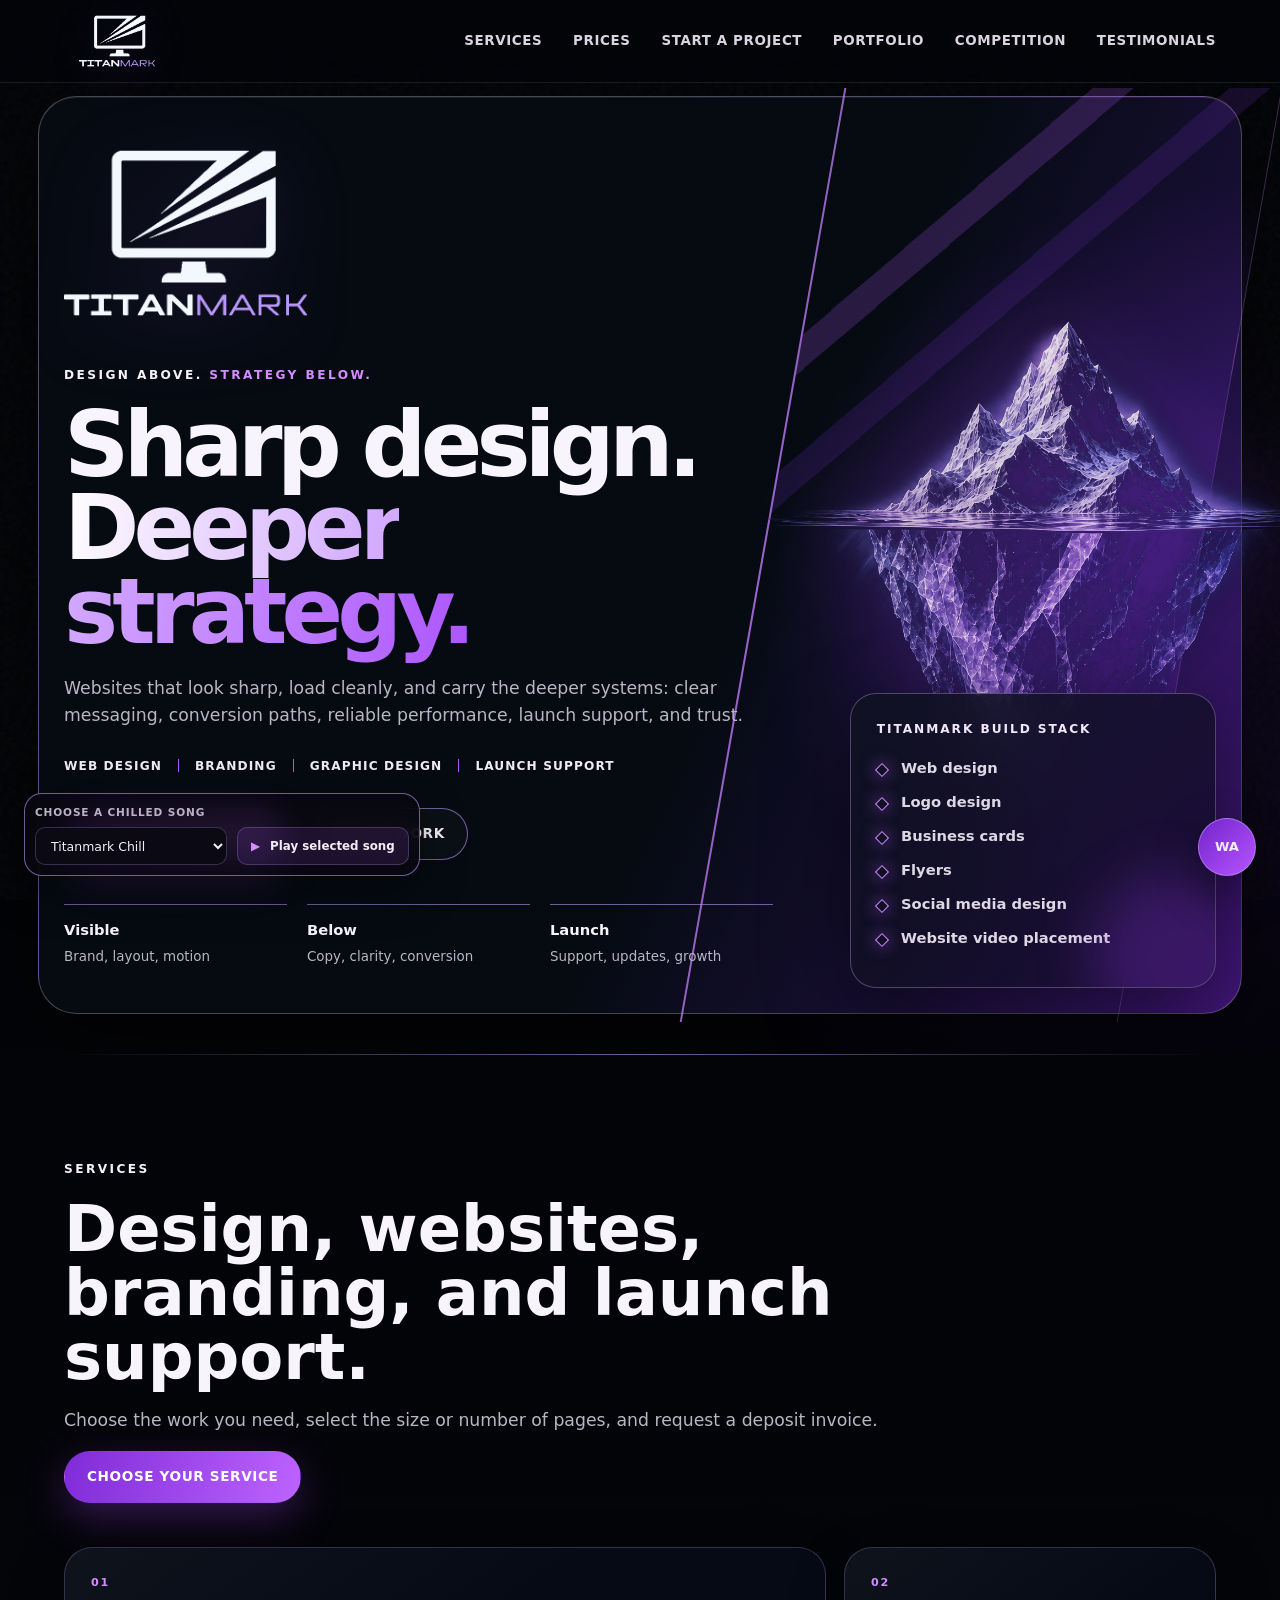
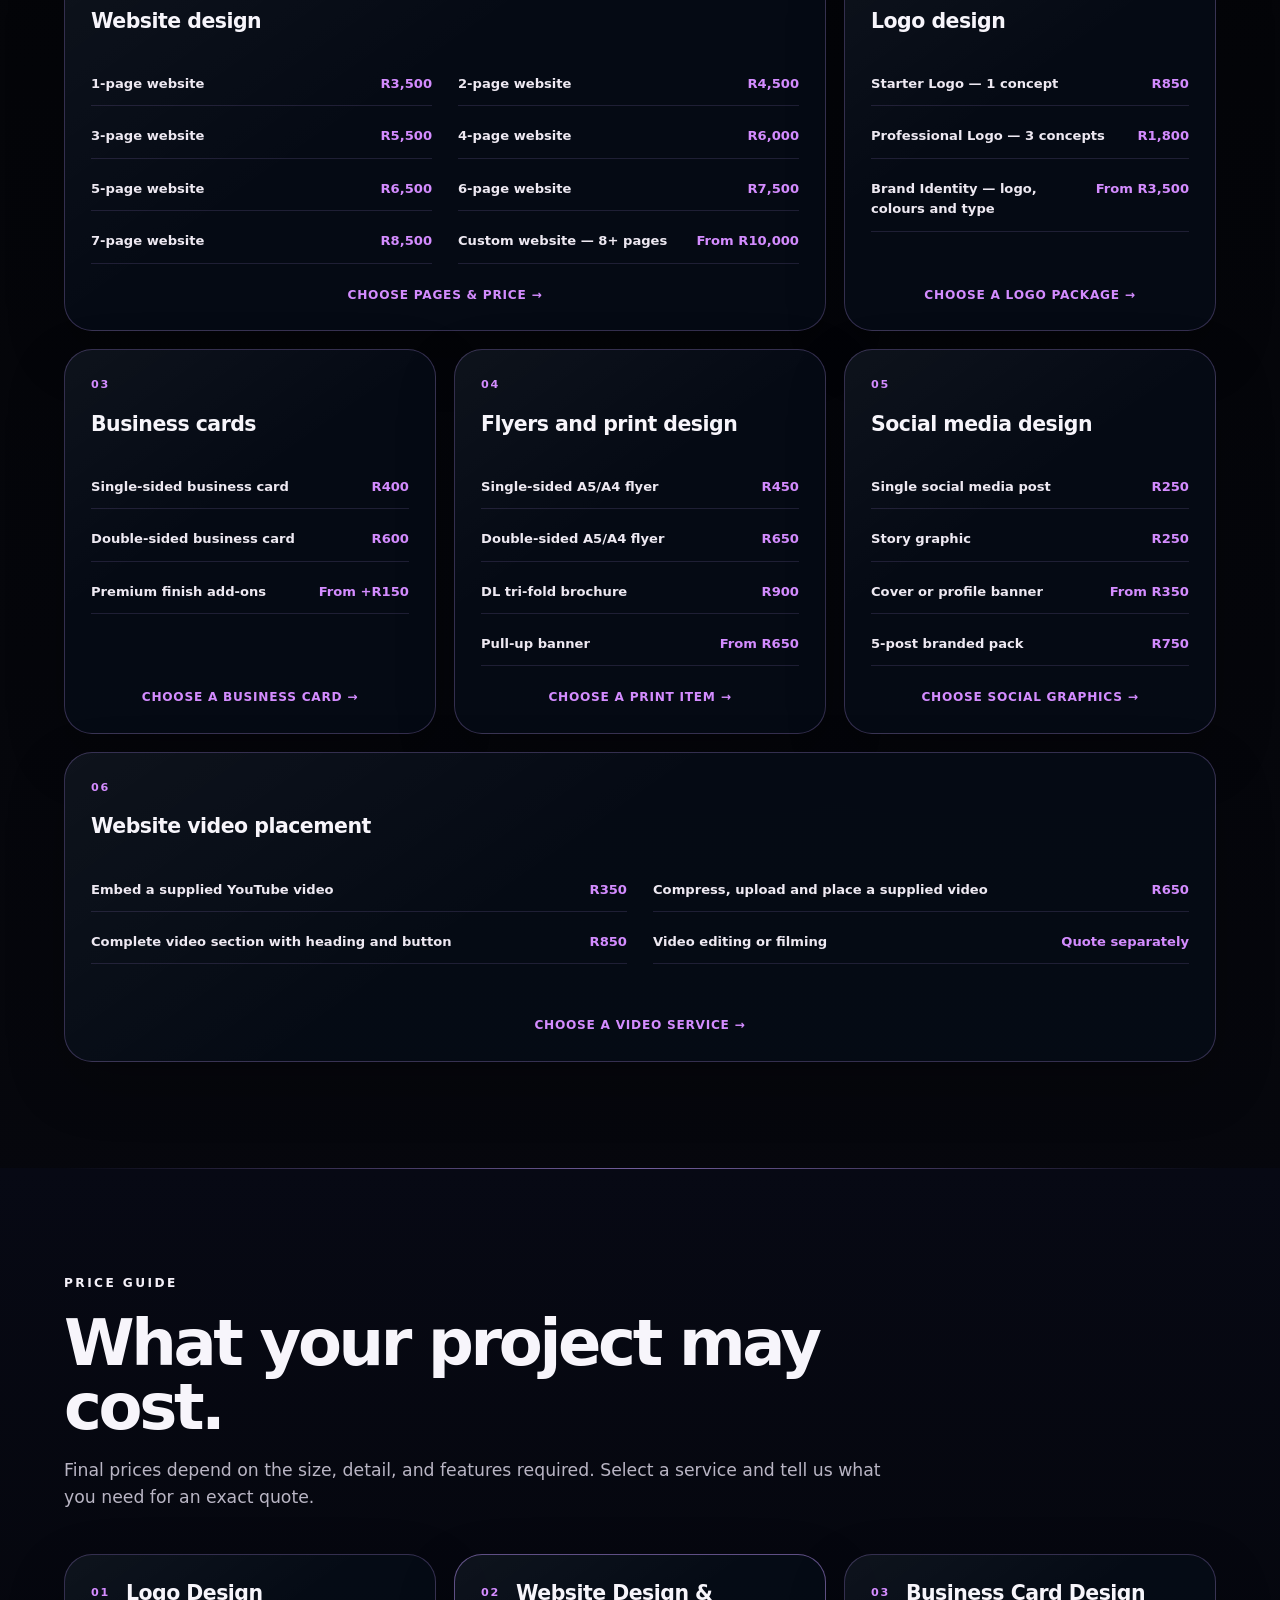
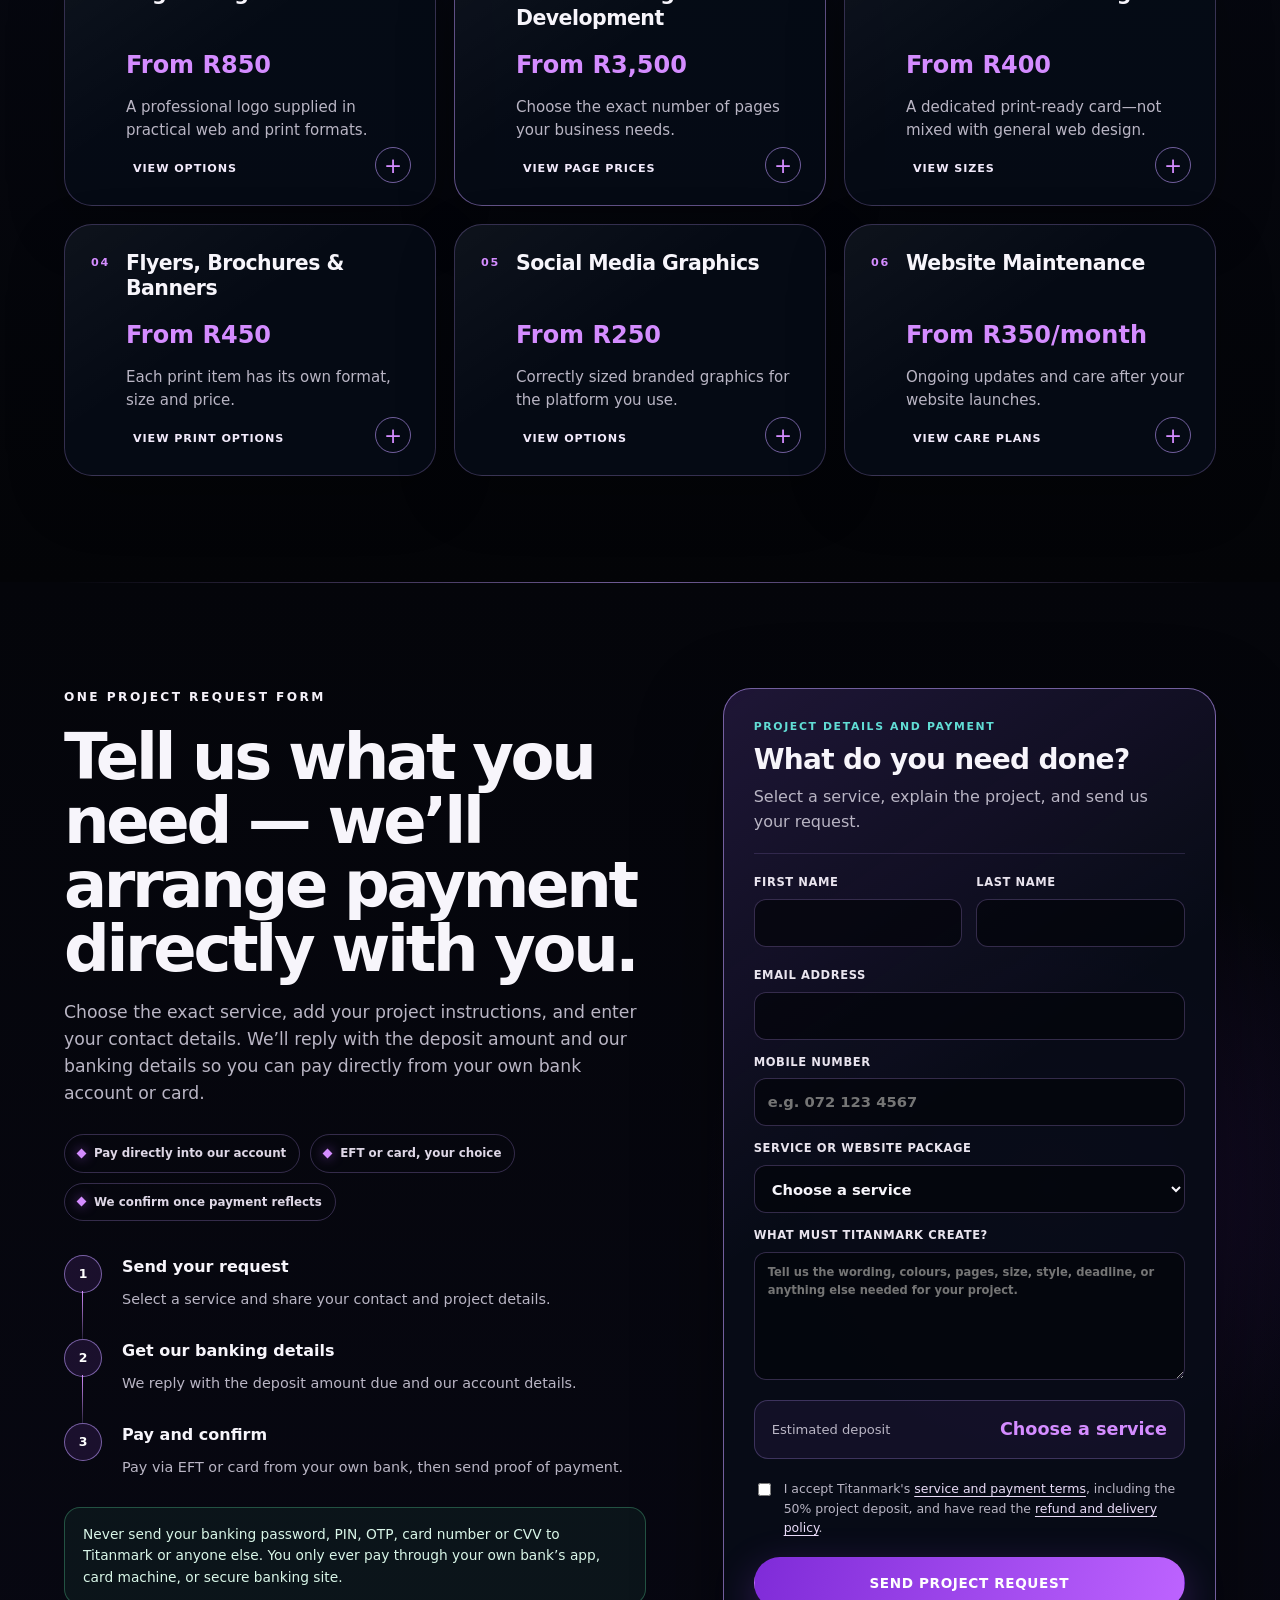
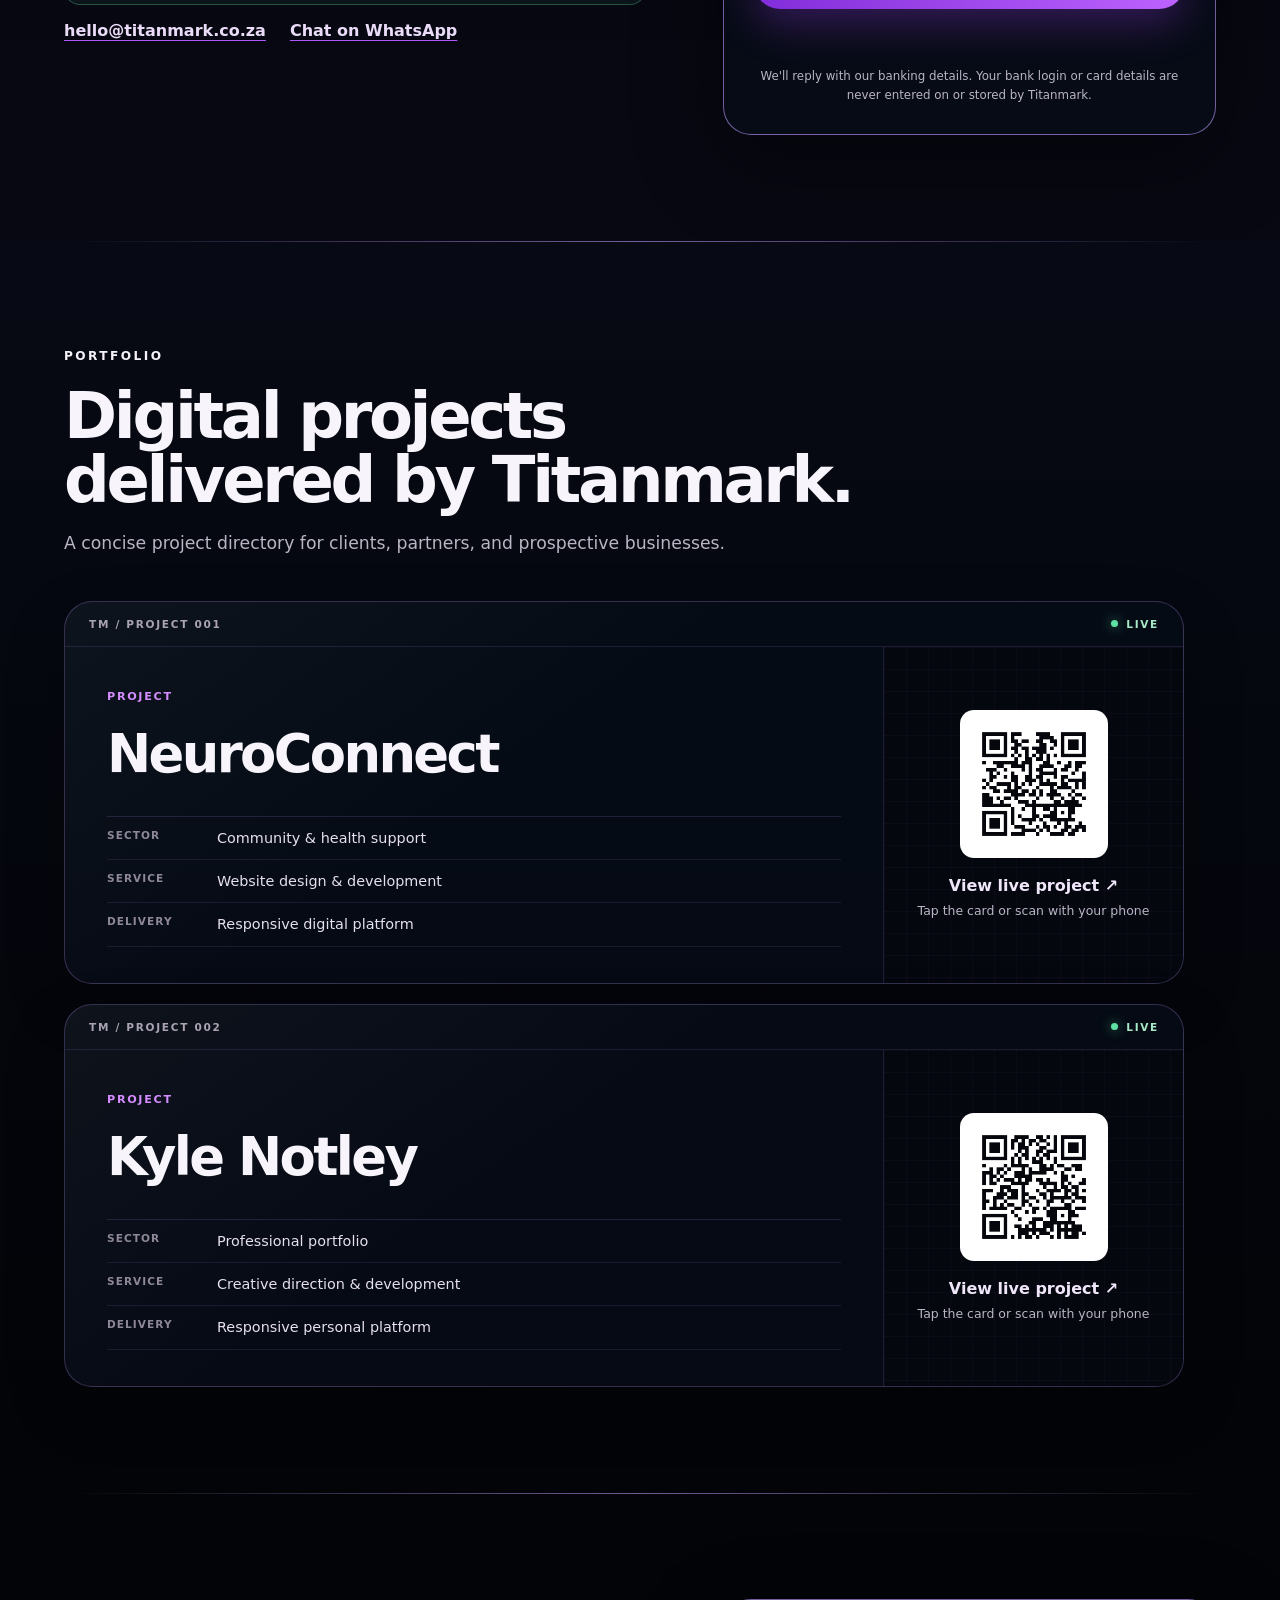
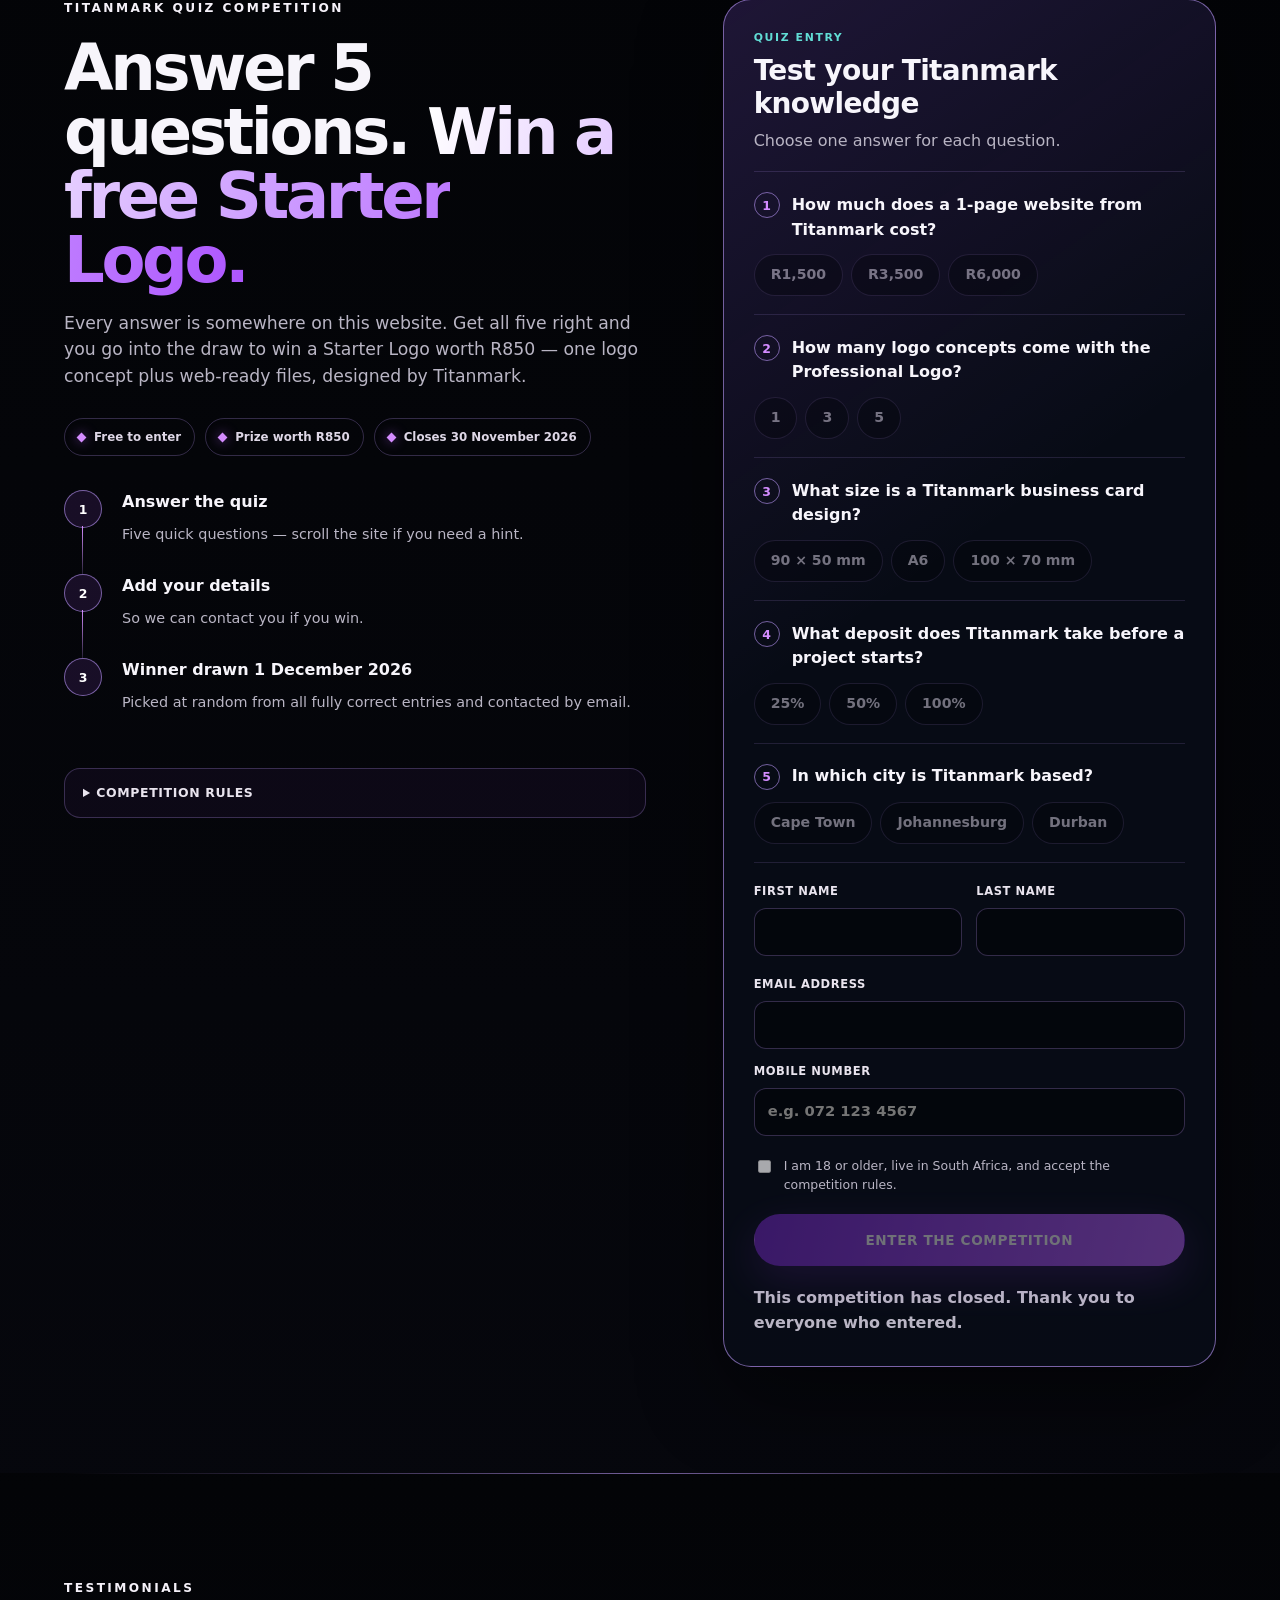
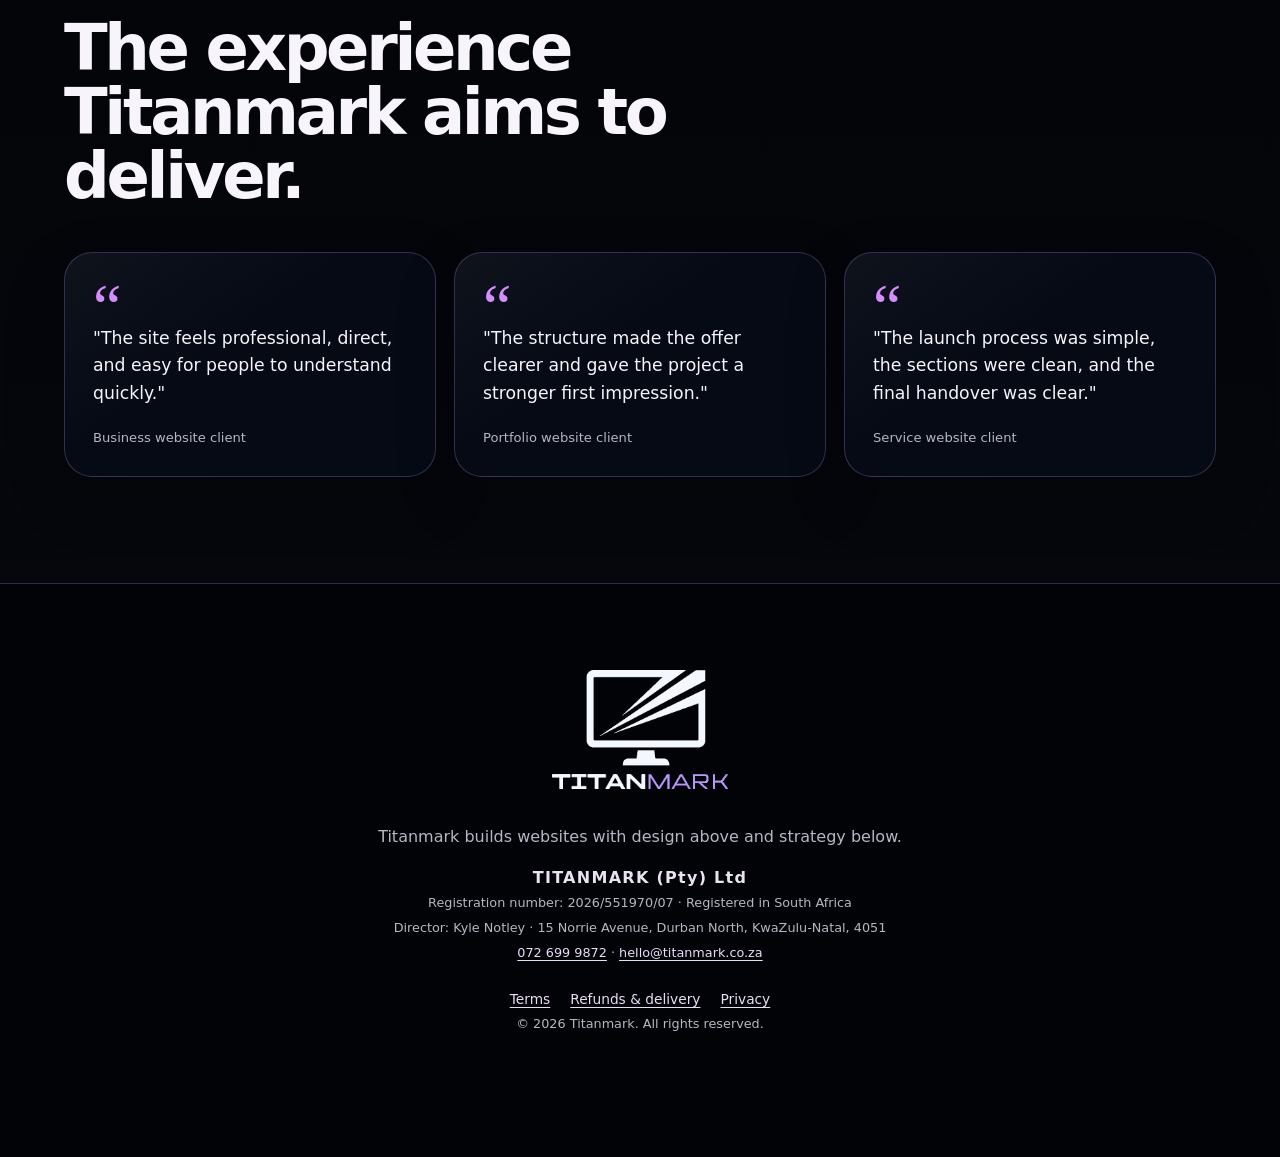
==== commit c51c87d1: "Add quiz competition section to the site Visitors answer five questions about Titanmark's services a" ====
--- a/index.html
+++ b/index.html
@@ -11,7 +11,7 @@
     >
     <link rel="icon" type="image/png" href="assets/favicon.png">
     <link rel="apple-touch-icon" href="assets/apple-touch-icon.png">
-    <link rel="stylesheet" href="styles.css?v=20260918-1">
+    <link rel="stylesheet" href="styles.css?v=20261006-1">
   </head>
   <body>
     <header class="site-header">
@@ -27,8 +27,9 @@
       <nav class="site-nav" id="site-nav" aria-label="Main navigation">
         <a href="#services">Services</a>
         <a href="#price-guide">Prices</a>
-        <a class="whatsapp-link" href="#" target="_blank" rel="noopener">Start a project</a>
+        <a href="#payments">Start a project</a>
         <a href="#portfolio">Portfolio</a>
+        <a href="#competition">Competition</a>
         <a href="#testimonials">Testimonials</a>
       </nav>
     </header>
@@ -54,7 +55,7 @@
             </div>
 
             <div class="hero-actions" aria-label="Primary actions">
-              <a class="button primary whatsapp-link" href="#" target="_blank" rel="noopener">Start your project</a>
+              <a class="button primary" href="#payments">Start your project</a>
               <a class="button secondary" href="#portfolio">See the work</a>
             </div>
 
@@ -335,7 +336,7 @@
             <p class="eyebrow">Request a quote</p>
             <h2 id="pricing-title">Tell us what you need done and we’ll prepare the right quote.</h2>
             <p>Choose a starting option below, or use the enquiry form to describe exactly what you need.</p>
-            <a class="button primary whatsapp-link" href="#" target="_blank" rel="noopener">Describe what you need</a>
+            <a class="button primary" href="#payments">Describe what you need</a>
           </div>
 
           <div class="pricing-grid" aria-label="Website packages">
@@ -541,6 +542,131 @@
         </div>
       </section>
 
+      <section class="section banking-section" id="payments" aria-labelledby="payments-title">
+        <div class="section-inner banking-layout">
+          <div class="banking-copy">
+            <p class="eyebrow">One project request form</p>
+            <h2 id="payments-title">Tell us what you need — we’ll arrange payment directly with you.</h2>
+            <p>Choose the exact service, add your project instructions, and enter your contact details. We’ll reply with the deposit amount and our banking details so you can pay directly from your own bank account or card.</p>
+            <div class="banking-assurances" aria-label="Payment assurances">
+              <span>Pay directly into our account</span>
+              <span>EFT or card, your choice</span>
+              <span>We confirm once payment reflects</span>
+            </div>
+            <ol class="payment-flow" aria-label="How payment works">
+              <li><strong>Send your request</strong><span>Select a service and share your contact and project details.</span></li>
+              <li><strong>Get our banking details</strong><span>We reply with the deposit amount due and our account details.</span></li>
+              <li><strong>Pay and confirm</strong><span>Pay via EFT or card from your own bank, then send proof of payment.</span></li>
+            </ol>
+            <p class="payment-safety-note">Never send your banking password, PIN, OTP, card number or CVV to Titanmark or anyone else. You only ever pay through your own bank’s app, card machine, or secure banking site.</p>
+            <div class="contact-lines">
+              <a href="mailto:hello@titanmark.co.za">hello@titanmark.co.za</a>
+              <a
+                class="whatsapp-link"
+                href="https://wa.me/27726999872?text=Hi%20Titanmark%2C%20I%20would%20like%20to%20discuss%20a%20project."
+                target="_blank"
+                rel="noopener"
+              >Chat on WhatsApp</a>
+            </div>
+          </div>
+
+          <form class="payment-card" id="payment-form">
+            <input type="hidden" name="_subject" value="New Titanmark project enquiry">
+            <input type="hidden" name="_template" value="table">
+            <div class="payment-card-head">
+              <p class="fnb-kicker">Project details and payment</p>
+              <h3>What do you need done?</h3>
+              <p>Select a service, explain the project, and send us your request.</p>
+            </div>
+            <div class="payment-fields two-column">
+              <label>
+                First name
+                <input type="text" name="name_first" autocomplete="given-name" maxlength="100" required>
+              </label>
+              <label>
+                Last name
+                <input type="text" name="name_last" autocomplete="family-name" maxlength="100" required>
+              </label>
+            </div>
+            <div class="payment-fields">
+              <label>
+                Email address
+                <input type="email" name="email_address" autocomplete="email" maxlength="100" required>
+              </label>
+              <label>
+                Mobile number
+                <input type="tel" name="cell_number" autocomplete="tel" inputmode="tel" maxlength="20" placeholder="e.g. 072 123 4567" required>
+              </label>
+              <label>
+                Service or website package
+                <select name="package" id="payment-package" required>
+                  <option value="">Choose a service</option>
+                  <optgroup label="Business cards">
+                    <option value="business-card-single" data-deposit="200">Single-sided business card — R400</option>
+                    <option value="business-card-double" data-deposit="300">Double-sided business card — R600</option>
+                  </optgroup>
+                  <optgroup label="Logo design">
+                    <option value="starter-logo" data-deposit="425">Starter logo — R850</option>
+                    <option value="professional-logo" data-deposit="900">Professional logo — R1,800</option>
+                  </optgroup>
+                  <optgroup label="Print design">
+                    <option value="flyer-single" data-deposit="225">Single-sided flyer — R450</option>
+                    <option value="flyer-double" data-deposit="325">Double-sided flyer — R650</option>
+                    <option value="brochure-trifold" data-deposit="450">Tri-fold brochure — R900</option>
+                  </optgroup>
+                  <optgroup label="Website design">
+                    <option value="website-1" data-deposit="1750">1-page website — R3,500</option>
+                    <option value="website-2" data-deposit="2250">2-page website — R4,500</option>
+                    <option value="website-3" data-deposit="2750">3-page website — R5,500</option>
+                    <option value="website-4" data-deposit="3000">4-page website — R6,000</option>
+                    <option value="website-5" data-deposit="3250">5-page website — R6,500</option>
+                    <option value="website-6" data-deposit="3750">6-page website — R7,500</option>
+                    <option value="website-7" data-deposit="4250">7-page website — R8,500</option>
+                  </optgroup>
+                  <optgroup label="Social media design">
+                    <option value="social-post" data-deposit="125">Single social media post — R250</option>
+                    <option value="social-story" data-deposit="125">Story graphic — R250</option>
+                    <option value="social-pack-5" data-deposit="375">5-post branded pack — R750</option>
+                  </optgroup>
+                  <optgroup label="Website video placement">
+                    <option value="video-embed" data-deposit="175">Embed a supplied YouTube video — R350</option>
+                    <option value="video-upload" data-deposit="325">Compress, upload and place a supplied video — R650</option>
+                    <option value="video-section" data-deposit="425">Complete website video section — R850</option>
+                  </optgroup>
+                  <optgroup label="Quote required before payment">
+                    <option value="quote-brand-identity" data-deposit="0">Brand identity — From R3,500</option>
+                    <option value="quote-custom-website" data-deposit="0">Custom website — 8+ pages</option>
+                    <option value="quote-pull-up-banner" data-deposit="0">Pull-up banner — From R650</option>
+                    <option value="quote-social-banner" data-deposit="0">Social cover or profile banner — From R350</option>
+                    <option value="quote-payment-setup" data-deposit="0">Online payment setup</option>
+                    <option value="quote-maintenance" data-deposit="0">Website maintenance — From R350/month</option>
+                    <option value="quote-video-production" data-deposit="0">Video editing or filming</option>
+                  </optgroup>
+                </select>
+              </label>
+              <label>
+                What must Titanmark create?
+                <textarea name="project_details" id="project-details" rows="5" maxlength="1200" placeholder="Tell us the wording, colours, pages, size, style, deadline, or anything else needed for your project." required></textarea>
+              </label>
+            </div>
+            <div class="payment-total" aria-live="polite">
+              <span>Estimated deposit</span>
+              <strong id="payment-deposit">Choose a service</strong>
+            </div>
+            <label class="payment-consent">
+              <input type="checkbox" name="terms_accepted" id="payment-terms" value="1" required>
+              <span>I accept Titanmark's <a href="terms.html" target="_blank" rel="noopener">service and payment terms</a>, including the 50% project deposit, and have read the <a href="refund-delivery.html" target="_blank" rel="noopener">refund and delivery policy</a>.</span>
+            </label>
+            <input class="payment-honeypot" type="text" name="company_website" tabindex="-1" autocomplete="off" aria-hidden="true">
+            <div class="payment-actions">
+              <button class="button primary full" id="project-enquiry" type="button">Send project request</button>
+            </div>
+            <p class="form-status" id="payment-status" role="status" aria-live="polite"></p>
+            <p class="payment-provider-note">We'll reply with our banking details. Your bank login or card details are never entered on or stored by Titanmark.</p>
+          </form>
+        </div>
+      </section>
+
       <section class="section section-alt" id="portfolio" aria-labelledby="portfolio-title">
         <div class="section-inner">
           <div class="section-heading">
@@ -598,6 +724,124 @@
               </div>
             </a>
           </div>
+        </div>
+      </section>
+
+      <section class="section competition-section" id="competition" aria-labelledby="competition-title">
+        <div class="section-inner competition-layout">
+          <div class="competition-copy">
+            <p class="eyebrow">Titanmark quiz competition</p>
+            <h2 id="competition-title">Answer 5 questions. <span>Win a free Starter Logo.</span></h2>
+            <p>Every answer is somewhere on this website. Get all five right and you go into the draw to win a Starter Logo worth R850 — one logo concept plus web-ready files, designed by Titanmark.</p>
+            <div class="banking-assurances" aria-label="Competition highlights">
+              <span>Free to enter</span>
+              <span>Prize worth R850</span>
+              <span>Closes 30 November 2026</span>
+            </div>
+            <ol class="payment-flow" aria-label="How the competition works">
+              <li><strong>Answer the quiz</strong><span>Five quick questions — scroll the site if you need a hint.</span></li>
+              <li><strong>Add your details</strong><span>So we can contact you if you win.</span></li>
+              <li><strong>Winner drawn 1 December 2026</strong><span>Picked at random from all fully correct entries and contacted by email.</span></li>
+            </ol>
+            <details class="competition-rules">
+              <summary>Competition rules</summary>
+              <ol>
+                <li>The promoter is TITANMARK (Pty) Ltd, registration number 2026/551970/07.</li>
+                <li>Entry is free and open to South African residents aged 18 or older. Titanmark staff and their immediate families may not enter.</li>
+                <li>One entry per person. Duplicate entries using the same email address or mobile number will be disqualified.</li>
+                <li>The competition closes at 23:59 on 30 November 2026. Late entries will not be accepted.</li>
+                <li>The winner will be drawn at random on 1 December 2026 from all entries with every answer correct, and contacted by email or phone. If the winner cannot be reached within 14 days, a new winner will be drawn.</li>
+                <li>The prize is one Starter Logo (1 concept, 1 refinement round, transparent PNG, JPG and favicon), valued at R850. It cannot be exchanged for cash or transferred, and must be claimed by 31 March 2027.</li>
+                <li>Entry details are used only to run this competition and contact the winner, and are handled according to our <a href="privacy.html" target="_blank" rel="noopener">privacy policy</a>.</li>
+                <li>Titanmark's decision is final. Questions? Email <a href="mailto:hello@titanmark.co.za">hello@titanmark.co.za</a>.</li>
+              </ol>
+            </details>
+          </div>
+
+          <form class="payment-card competition-card" id="competition-form" data-closes="2026-11-30T23:59:59+02:00" novalidate>
+            <input type="hidden" name="_subject" value="New Titanmark competition entry">
+            <input type="hidden" name="_template" value="table">
+            <div class="payment-card-head">
+              <p class="fnb-kicker">Quiz entry</p>
+              <h3>Test your Titanmark knowledge</h3>
+              <p>Choose one answer for each question.</p>
+            </div>
+
+            <fieldset class="quiz-question">
+              <legend><span>1</span>How much does a 1-page website from Titanmark cost?</legend>
+              <div class="quiz-options">
+                <label><input type="radio" name="q1" value="R1,500" required><span>R1,500</span></label>
+                <label><input type="radio" name="q1" value="R3,500"><span>R3,500</span></label>
+                <label><input type="radio" name="q1" value="R6,000"><span>R6,000</span></label>
+              </div>
+            </fieldset>
+
+            <fieldset class="quiz-question">
+              <legend><span>2</span>How many logo concepts come with the Professional Logo?</legend>
+              <div class="quiz-options">
+                <label><input type="radio" name="q2" value="1" required><span>1</span></label>
+                <label><input type="radio" name="q2" value="3"><span>3</span></label>
+                <label><input type="radio" name="q2" value="5"><span>5</span></label>
+              </div>
+            </fieldset>
+
+            <fieldset class="quiz-question">
+              <legend><span>3</span>What size is a Titanmark business card design?</legend>
+              <div class="quiz-options">
+                <label><input type="radio" name="q3" value="90 × 50 mm" required><span>90 × 50 mm</span></label>
+                <label><input type="radio" name="q3" value="A6"><span>A6</span></label>
+                <label><input type="radio" name="q3" value="100 × 70 mm"><span>100 × 70 mm</span></label>
+              </div>
+            </fieldset>
+
+            <fieldset class="quiz-question">
+              <legend><span>4</span>What deposit does Titanmark take before a project starts?</legend>
+              <div class="quiz-options">
+                <label><input type="radio" name="q4" value="25%" required><span>25%</span></label>
+                <label><input type="radio" name="q4" value="50%"><span>50%</span></label>
+                <label><input type="radio" name="q4" value="100%"><span>100%</span></label>
+              </div>
+            </fieldset>
+
+            <fieldset class="quiz-question">
+              <legend><span>5</span>In which city is Titanmark based?</legend>
+              <div class="quiz-options">
+                <label><input type="radio" name="q5" value="Cape Town" required><span>Cape Town</span></label>
+                <label><input type="radio" name="q5" value="Johannesburg"><span>Johannesburg</span></label>
+                <label><input type="radio" name="q5" value="Durban"><span>Durban</span></label>
+              </div>
+            </fieldset>
+
+            <div class="payment-fields two-column">
+              <label>
+                First name
+                <input type="text" name="name_first" autocomplete="given-name" maxlength="100" required>
+              </label>
+              <label>
+                Last name
+                <input type="text" name="name_last" autocomplete="family-name" maxlength="100" required>
+              </label>
+            </div>
+            <div class="payment-fields">
+              <label>
+                Email address
+                <input type="email" name="email_address" autocomplete="email" maxlength="100" required>
+              </label>
+              <label>
+                Mobile number
+                <input type="tel" name="cell_number" autocomplete="tel" inputmode="tel" maxlength="20" placeholder="e.g. 072 123 4567" required>
+              </label>
+            </div>
+            <label class="payment-consent">
+              <input type="checkbox" name="rules_accepted" value="1" required>
+              <span>I am 18 or older, live in South Africa, and accept the competition rules.</span>
+            </label>
+            <input class="payment-honeypot" type="text" name="company_website" tabindex="-1" autocomplete="off" aria-hidden="true">
+            <div class="payment-actions">
+              <button class="button primary full" id="competition-submit" type="submit">Enter the competition</button>
+            </div>
+            <p class="form-status" id="competition-status" role="status" aria-live="polite"></p>
+          </form>
         </div>
       </section>
 
@@ -682,7 +926,7 @@
       </div>
       <div class="builder-summary" aria-live="polite">
         <p id="builder-selection">Select an option to continue.</p>
-        <button class="button primary" id="builder-invoice" type="button" disabled>Request this on WhatsApp</button>
+        <button class="button primary" id="builder-invoice" type="button" disabled>Request deposit invoice</button>
       </div>
     </dialog>
 
@@ -730,6 +974,6 @@
       rel="noopener"
       aria-label="Contact Titanmark on WhatsApp"
     >WA</a>
-    <script src="script.js?v=20260918-1"></script>
+    <script src="script.js?v=20261006-1"></script>
   </body>
 </html>
--- a/styles.css
+++ b/styles.css
@@ -810,6 +810,350 @@
     linear-gradient(180deg, #030407, #080812);
 }
 
+.banking-section {
+  background:
+    radial-gradient(circle at 82% 48%, rgba(132, 48, 225, 0.17), transparent 28%),
+    linear-gradient(180deg, #04050a, #080813);
+}
+
+.banking-layout,
+.competition-layout {
+  display: grid;
+  grid-template-columns: minmax(0, 0.92fr) minmax(420px, 0.78fr);
+  gap: clamp(34px, 6vw, 80px);
+  align-items: start;
+}
+
+.banking-copy > p:not(.eyebrow),
+.competition-copy > p:not(.eyebrow) {
+  max-width: 680px;
+  color: var(--muted);
+  font-size: 1.08rem;
+}
+
+.banking-assurances {
+  display: flex;
+  flex-wrap: wrap;
+  gap: 10px;
+  margin-top: 28px;
+}
+
+.banking-assurances span {
+  display: inline-flex;
+  align-items: center;
+  gap: 9px;
+  padding: 9px 13px;
+  border: 1px solid var(--line);
+  border-radius: 999px;
+  color: #ded7e6;
+  font-size: 0.74rem;
+  font-weight: 720;
+}
+
+.banking-assurances span::before {
+  content: "";
+  width: 7px;
+  height: 7px;
+  transform: rotate(45deg);
+  background: var(--violet-light);
+  box-shadow: 0 0 12px rgba(184, 93, 255, 0.6);
+}
+
+.payment-card {
+  display: grid;
+  gap: 20px;
+  padding: 30px;
+  border: 1px solid var(--line-strong);
+  border-radius: var(--radius);
+  background:
+    linear-gradient(145deg, rgba(173, 85, 255, 0.14), transparent 42%),
+    rgba(8, 12, 23, 0.92);
+  box-shadow: var(--shadow);
+}
+
+.fnb-mark {
+  display: grid;
+  place-items: center;
+  width: 76px;
+  height: 76px;
+  transform: rotate(45deg);
+  border: 2px solid #41d4ca;
+  border-radius: 20px;
+  background: linear-gradient(145deg, #0f999d, #08636e);
+  box-shadow: 0 14px 40px rgba(25, 180, 180, 0.22);
+}
+
+.fnb-mark span {
+  transform: rotate(-45deg);
+  color: #fff;
+  font-size: 1.05rem;
+  font-weight: 900;
+  letter-spacing: 0.04em;
+}
+
+.fnb-kicker {
+  margin-bottom: 7px;
+  color: #61ddd5;
+  font-size: 0.68rem;
+  font-weight: 850;
+  letter-spacing: 0.15em;
+  text-transform: uppercase;
+}
+
+.payment-card h3 {
+  margin-bottom: 9px;
+  font-size: 1.75rem;
+}
+
+.payment-card-head {
+  padding-bottom: 18px;
+  border-bottom: 1px solid rgba(192, 156, 255, 0.16);
+}
+
+.payment-card-head > p:last-child,
+.payment-provider-note {
+  margin-bottom: 0;
+  color: var(--muted);
+}
+
+.payment-flow {
+  display: grid;
+  gap: 0;
+  margin: 34px 0 0;
+  padding: 0;
+  list-style: none;
+  counter-reset: payment-step;
+}
+
+.payment-flow li {
+  position: relative;
+  display: grid;
+  gap: 3px;
+  min-height: 84px;
+  padding: 0 0 24px 58px;
+  counter-increment: payment-step;
+}
+
+.payment-flow li:not(:last-child)::after {
+  content: "";
+  position: absolute;
+  top: 36px;
+  bottom: 0;
+  left: 18px;
+  width: 1px;
+  background: linear-gradient(var(--violet-light), rgba(192, 156, 255, 0.18));
+}
+
+.payment-flow li::before {
+  content: counter(payment-step);
+  position: absolute;
+  top: 0;
+  left: 0;
+  display: grid;
+  width: 36px;
+  height: 36px;
+  place-items: center;
+  border: 1px solid var(--line-strong);
+  border-radius: 50%;
+  background: rgba(173, 85, 255, 0.12);
+  color: #fff;
+  font-size: 0.78rem;
+  font-weight: 850;
+}
+
+.payment-flow span {
+  color: var(--muted);
+  font-size: 0.9rem;
+}
+
+.payment-safety-note {
+  padding: 16px 18px;
+  border: 1px solid rgba(93, 226, 164, 0.3);
+  border-radius: 16px;
+  background: rgba(93, 226, 164, 0.06);
+  color: #d9f6e8 !important;
+  font-size: 0.86rem !important;
+}
+
+.payment-fields {
+  display: grid;
+  gap: 14px;
+}
+
+.payment-fields.two-column { grid-template-columns: repeat(2, minmax(0, 1fr)); }
+
+.payment-fields label {
+  display: grid;
+  gap: 7px;
+  color: #e9e4ee;
+  font-size: 0.72rem;
+  font-weight: 780;
+  letter-spacing: 0.05em;
+  text-transform: uppercase;
+}
+
+.payment-fields input,
+.payment-fields select,
+.payment-fields textarea {
+  width: 100%;
+  min-height: 48px;
+  padding: 11px 13px;
+  border: 1px solid var(--line);
+  border-radius: 12px;
+  background: rgba(3, 5, 11, 0.72);
+  color: var(--text);
+  font-size: 0.92rem;
+  letter-spacing: normal;
+  text-transform: none;
+}
+
+.payment-fields input:focus,
+.payment-fields select:focus,
+.payment-fields textarea:focus {
+  border-color: var(--violet-light);
+  outline: 0;
+  box-shadow: 0 0 0 3px rgba(173, 85, 255, 0.12);
+}
+
+.payment-fields textarea {
+  min-height: 128px;
+  resize: vertical;
+  font: inherit;
+}
+
+.payment-total {
+  display: flex;
+  align-items: center;
+  justify-content: space-between;
+  gap: 20px;
+  padding: 15px 17px;
+  border: 1px solid var(--line);
+  border-radius: 14px;
+  background: rgba(173, 85, 255, 0.07);
+}
+
+.payment-total span { color: var(--muted); font-size: 0.82rem; }
+.payment-total strong { color: var(--violet-light); font-size: 1.1rem; }
+
+.payment-consent {
+  display: grid;
+  grid-template-columns: auto 1fr;
+  gap: 10px;
+  align-items: start;
+  color: var(--muted);
+  font-size: 0.78rem;
+  cursor: pointer;
+}
+
+.payment-consent input { margin-top: 4px; accent-color: var(--violet); }
+.payment-provider-note { margin-top: -6px; font-size: 0.74rem; text-align: center; }
+.payment-honeypot { position: absolute !important; left: -10000px !important; width: 1px !important; height: 1px !important; opacity: 0 !important; }
+.payment-actions { display: grid; grid-template-columns: 1fr; gap: 10px; }
+.payment-actions .button:disabled { opacity: 0.42; cursor: not-allowed; }
+
+.competition-rules {
+  margin-top: 26px;
+  border: 1px solid var(--line);
+  border-radius: 16px;
+  background: rgba(173, 85, 255, 0.05);
+}
+
+.competition-rules summary {
+  padding: 14px 18px;
+  color: #e9e4ee;
+  font-size: 0.78rem;
+  font-weight: 780;
+  letter-spacing: 0.05em;
+  text-transform: uppercase;
+  cursor: pointer;
+}
+
+.competition-rules ol {
+  display: grid;
+  gap: 8px;
+  margin: 0;
+  padding: 0 22px 18px 38px;
+  color: var(--muted);
+  font-size: 0.82rem;
+}
+
+.competition-rules a { color: var(--violet-light); }
+
+.quiz-question {
+  display: grid;
+  gap: 12px;
+  min-width: 0;
+  margin: 0;
+  padding: 0 0 18px;
+  border: 0;
+  border-bottom: 1px solid rgba(192, 156, 255, 0.14);
+}
+
+.quiz-question legend {
+  display: flex;
+  gap: 12px;
+  align-items: baseline;
+  margin-bottom: 12px;
+  padding: 0;
+  color: var(--text);
+  font-weight: 700;
+}
+
+.quiz-question legend span {
+  flex: 0 0 auto;
+  display: grid;
+  place-items: center;
+  width: 26px;
+  height: 26px;
+  border: 1px solid var(--line-strong);
+  border-radius: 50%;
+  color: var(--violet-light);
+  font-size: 0.78rem;
+}
+
+.quiz-options {
+  display: flex;
+  flex-wrap: wrap;
+  gap: 8px;
+}
+
+.quiz-options label { position: relative; cursor: pointer; }
+
+.quiz-options input {
+  position: absolute;
+  opacity: 0;
+  pointer-events: none;
+}
+
+.quiz-options span {
+  display: inline-flex;
+  align-items: center;
+  min-height: 42px;
+  padding: 9px 16px;
+  border: 1px solid var(--line);
+  border-radius: 999px;
+  background: rgba(3, 5, 11, 0.72);
+  color: #ded7e6;
+  font-size: 0.88rem;
+  font-weight: 650;
+  transition: border-color 0.15s ease, background 0.15s ease;
+}
+
+.quiz-options label:hover span { border-color: var(--line-strong); }
+
+.quiz-options input:checked + span {
+  border-color: var(--violet-light);
+  background: rgba(173, 85, 255, 0.22);
+  color: var(--text);
+}
+
+.quiz-options input:focus-visible + span {
+  outline: 2px solid var(--violet-light);
+  outline-offset: 2px;
+}
+
+.quiz-options input:disabled + span { opacity: 0.5; cursor: not-allowed; }
+
 .quote-layout,
 .contact-layout {
   display: grid;
@@ -924,6 +1268,8 @@
 .contact-services h3 { margin-bottom: 14px; }
 .contact-services ul { display: grid; grid-template-columns: 1fr 1fr; gap: 7px 22px; margin: 0; padding: 0; list-style: none; }
 .contact-services li { color: var(--muted); font-size: 0.88rem; }
+.contact-lines { display: flex; flex-wrap: wrap; gap: 12px 24px; }
+.contact-lines a { color: #eadcf8; font-weight: 720; text-decoration-color: var(--violet); text-underline-offset: 4px; }
 
 .contact-form { display: grid; gap: 18px; padding: 30px; }
 .contact-form label, .service-choices legend { color: #e9e4ee; font-size: 0.8rem; font-weight: 780; letter-spacing: 0.05em; text-transform: uppercase; }
@@ -946,6 +1292,9 @@
 .choice-grid label { display: flex; align-items: center; gap: 9px; padding: 10px 11px; border: 1px solid rgba(192, 156, 255, 0.16); border-radius: 12px; background: rgba(255, 255, 255, 0.02); font-size: 0.7rem; cursor: pointer; }
 .choice-grid input { width: auto; margin: 0; accent-color: var(--violet); }
 .form-honeypot { position: absolute !important; left: -10000px !important; width: 1px !important; height: 1px !important; opacity: 0 !important; }
+.form-status { min-height: 24px; margin: 0; color: var(--muted); font-weight: 720; }
+.form-status.is-success { color: var(--mint); }
+.form-status.is-error { color: var(--danger); }
 .email-note { margin: 0; text-align: center; }
 
 .site-footer {
@@ -959,7 +1308,7 @@
 .footer-inner p { color: var(--muted); }
 .company-details strong { color: #e9e2ef; letter-spacing: 0.08em; }
 .company-details span, .footer-note { font-size: 0.8rem; }
-.company-details a, .footer-legal a { color: #eadcf8; text-underline-offset: 3px; }
+.company-details a, .footer-legal a, .payment-consent a { color: #eadcf8; text-underline-offset: 3px; }
 .footer-legal { display: flex; flex-wrap: wrap; justify-content: center; gap: 10px 20px; margin: 8px 0 4px; font-size: 0.86rem; }
 
 .legal-page { min-height: 100vh; background: #05070d; color: var(--text); }
@@ -1069,6 +1418,8 @@
   #service-web { grid-column: span 2; }
   #service-video { grid-column: span 2; }
   .quote-layout, .contact-layout { grid-template-columns: 1fr; }
+  .banking-layout, .competition-layout { grid-template-columns: 1fr; }
+  .payment-card, .competition-copy { max-width: 680px; }
   .quote-intro, .contact-layout > div { max-width: 800px; }
 }
 
@@ -1135,6 +1486,9 @@
   .builder-options { grid-template-columns: 1fr; padding: 10px 20px 22px; }
   .builder-head { padding: 26px 20px 18px; }
   .builder-summary { align-items: stretch; flex-direction: column; padding: 16px 20px; }
+  .payment-fields.two-column { grid-template-columns: 1fr; }
+  .payment-actions { grid-template-columns: 1fr; }
+  .payment-card { padding: 22px; }
   .contact-form { padding: 22px; }
   .service-detail-card { grid-template-columns: 1fr; }
   .audio-player { left: 14px; bottom: 14px; width: min(280px, calc(100vw - 90px)); min-width: 0; }
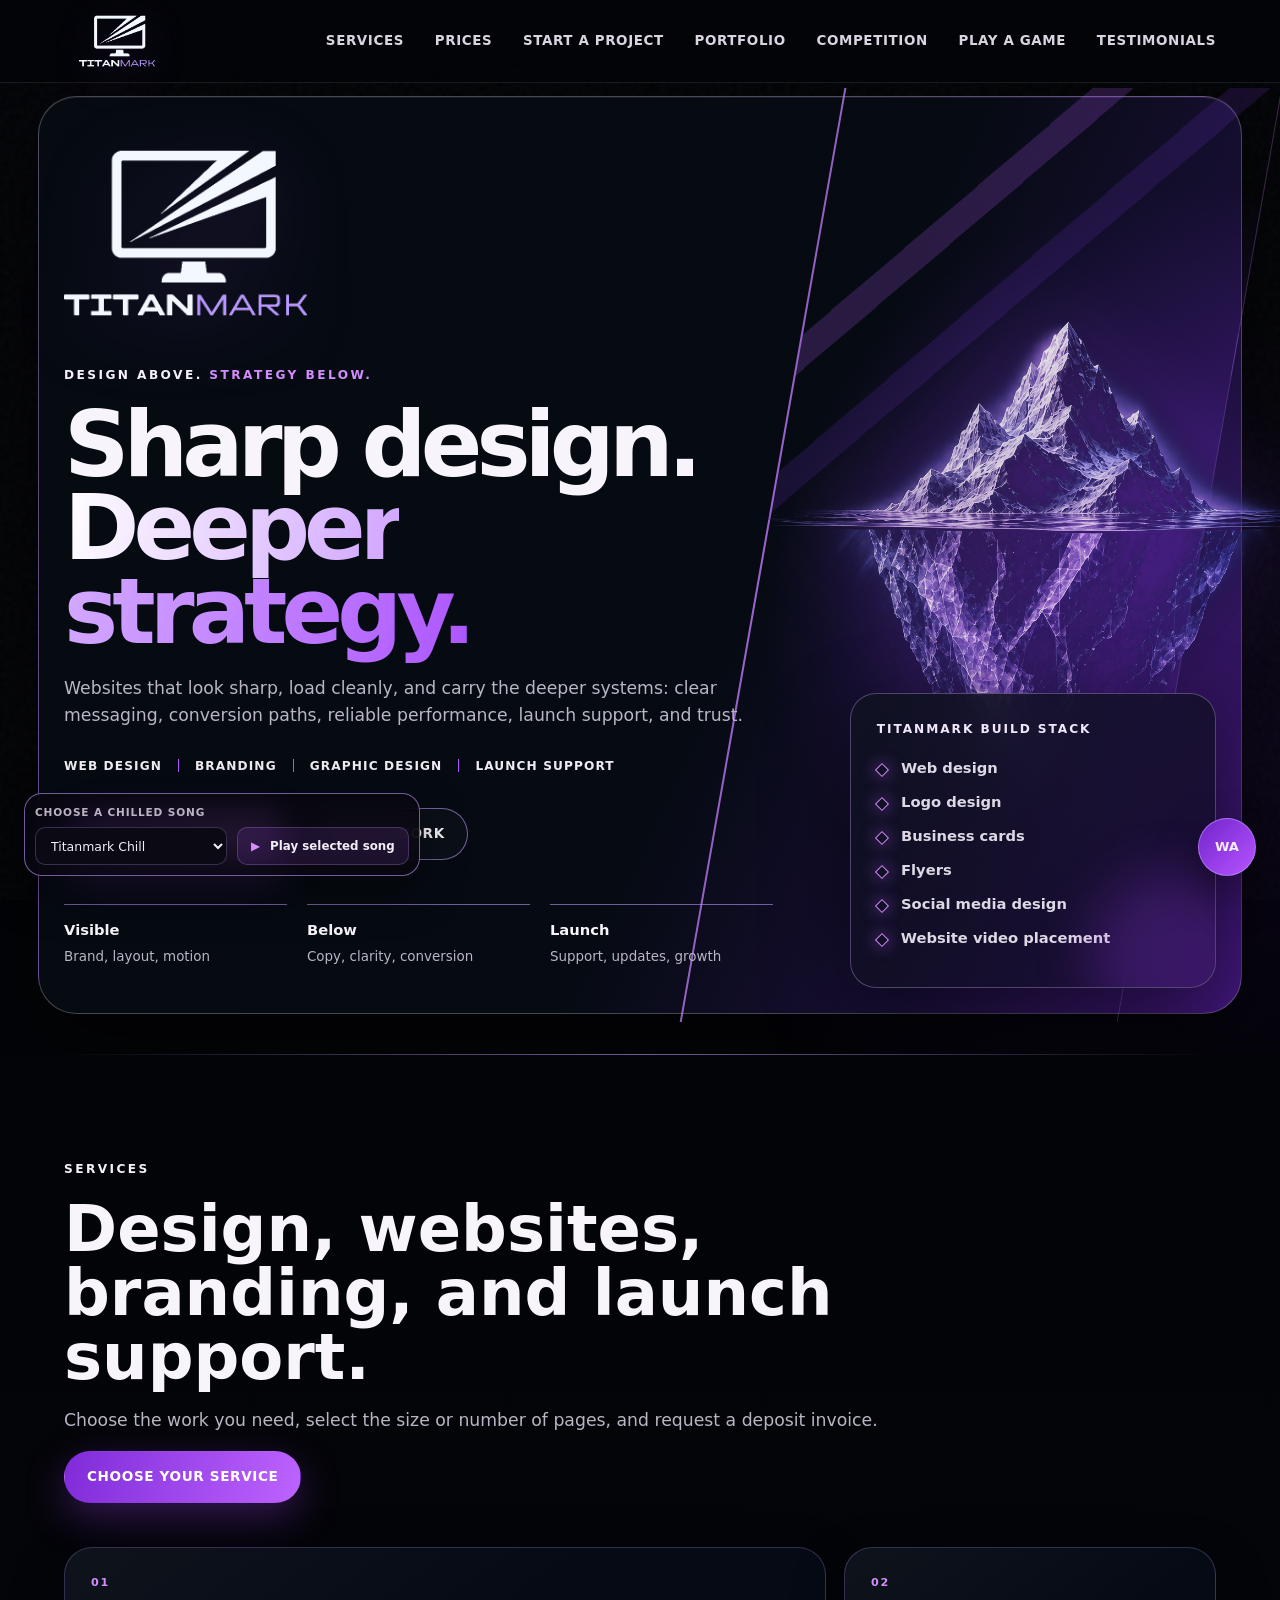
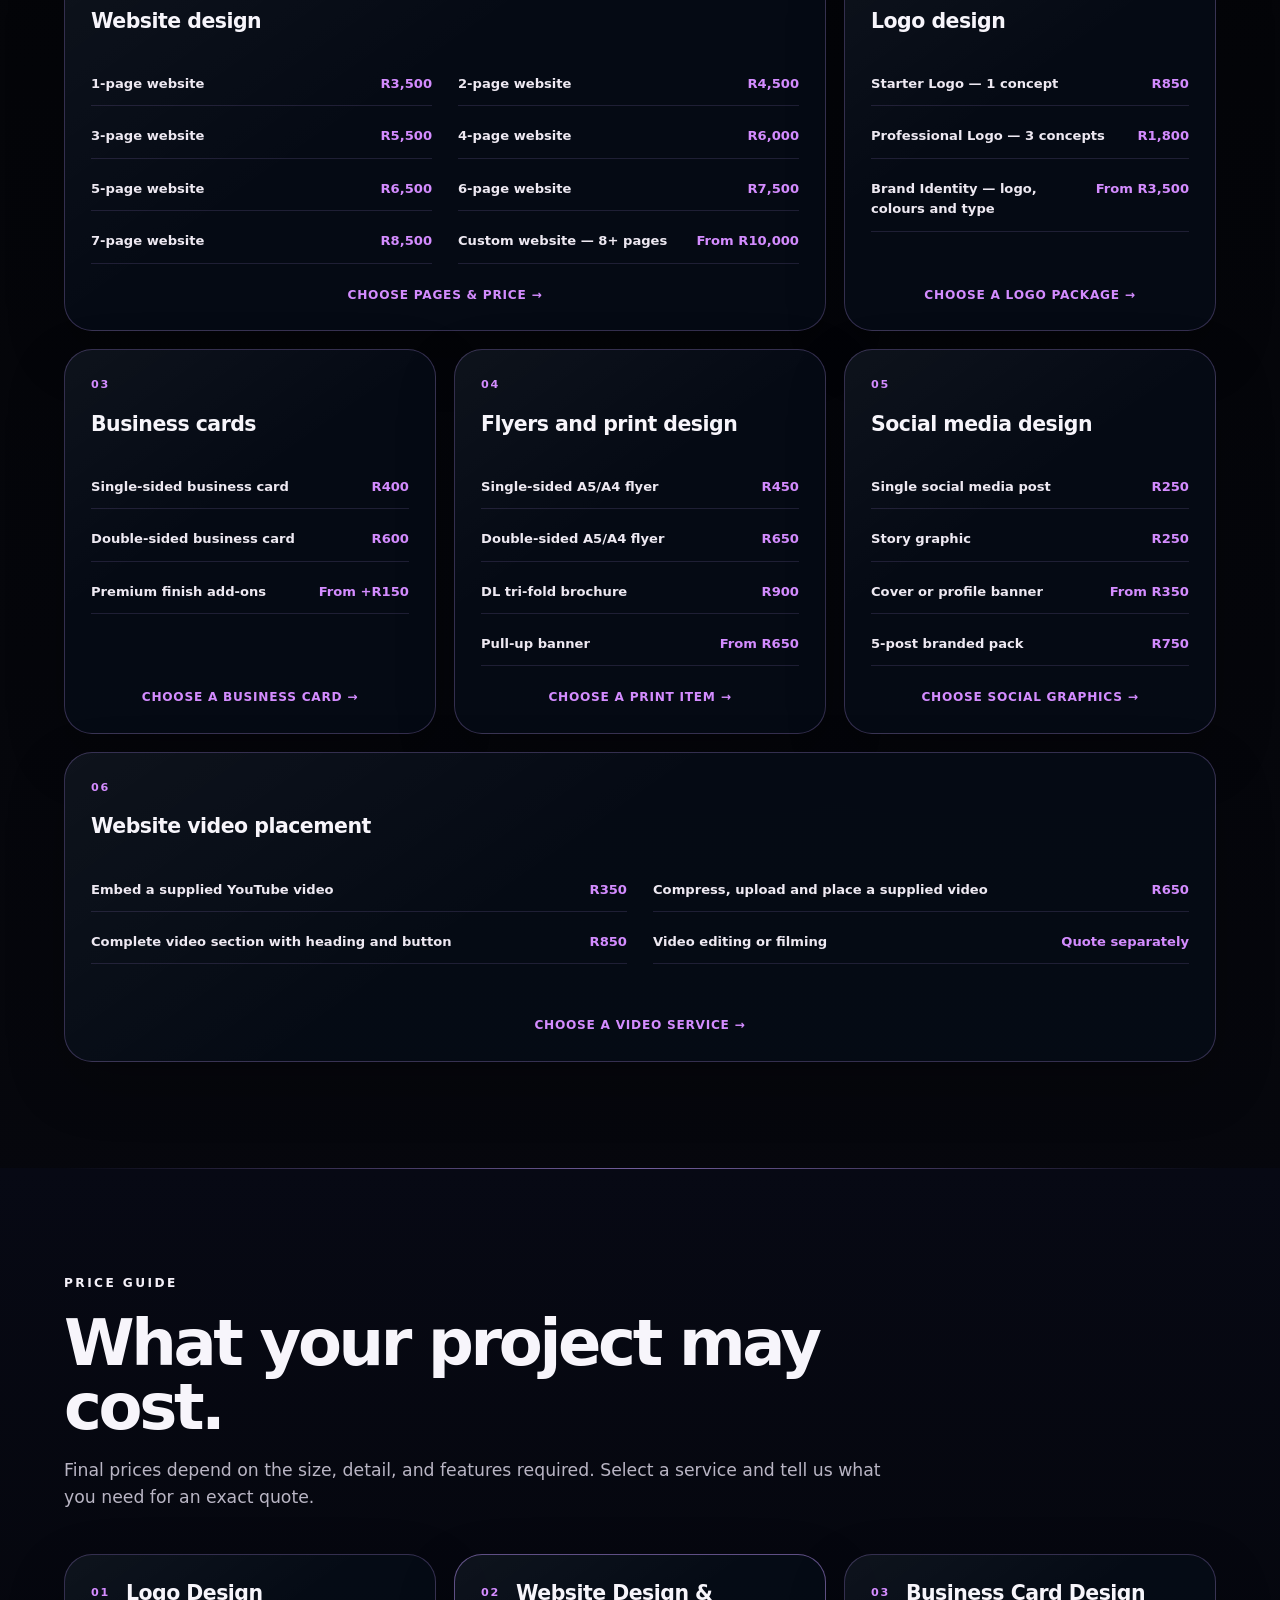
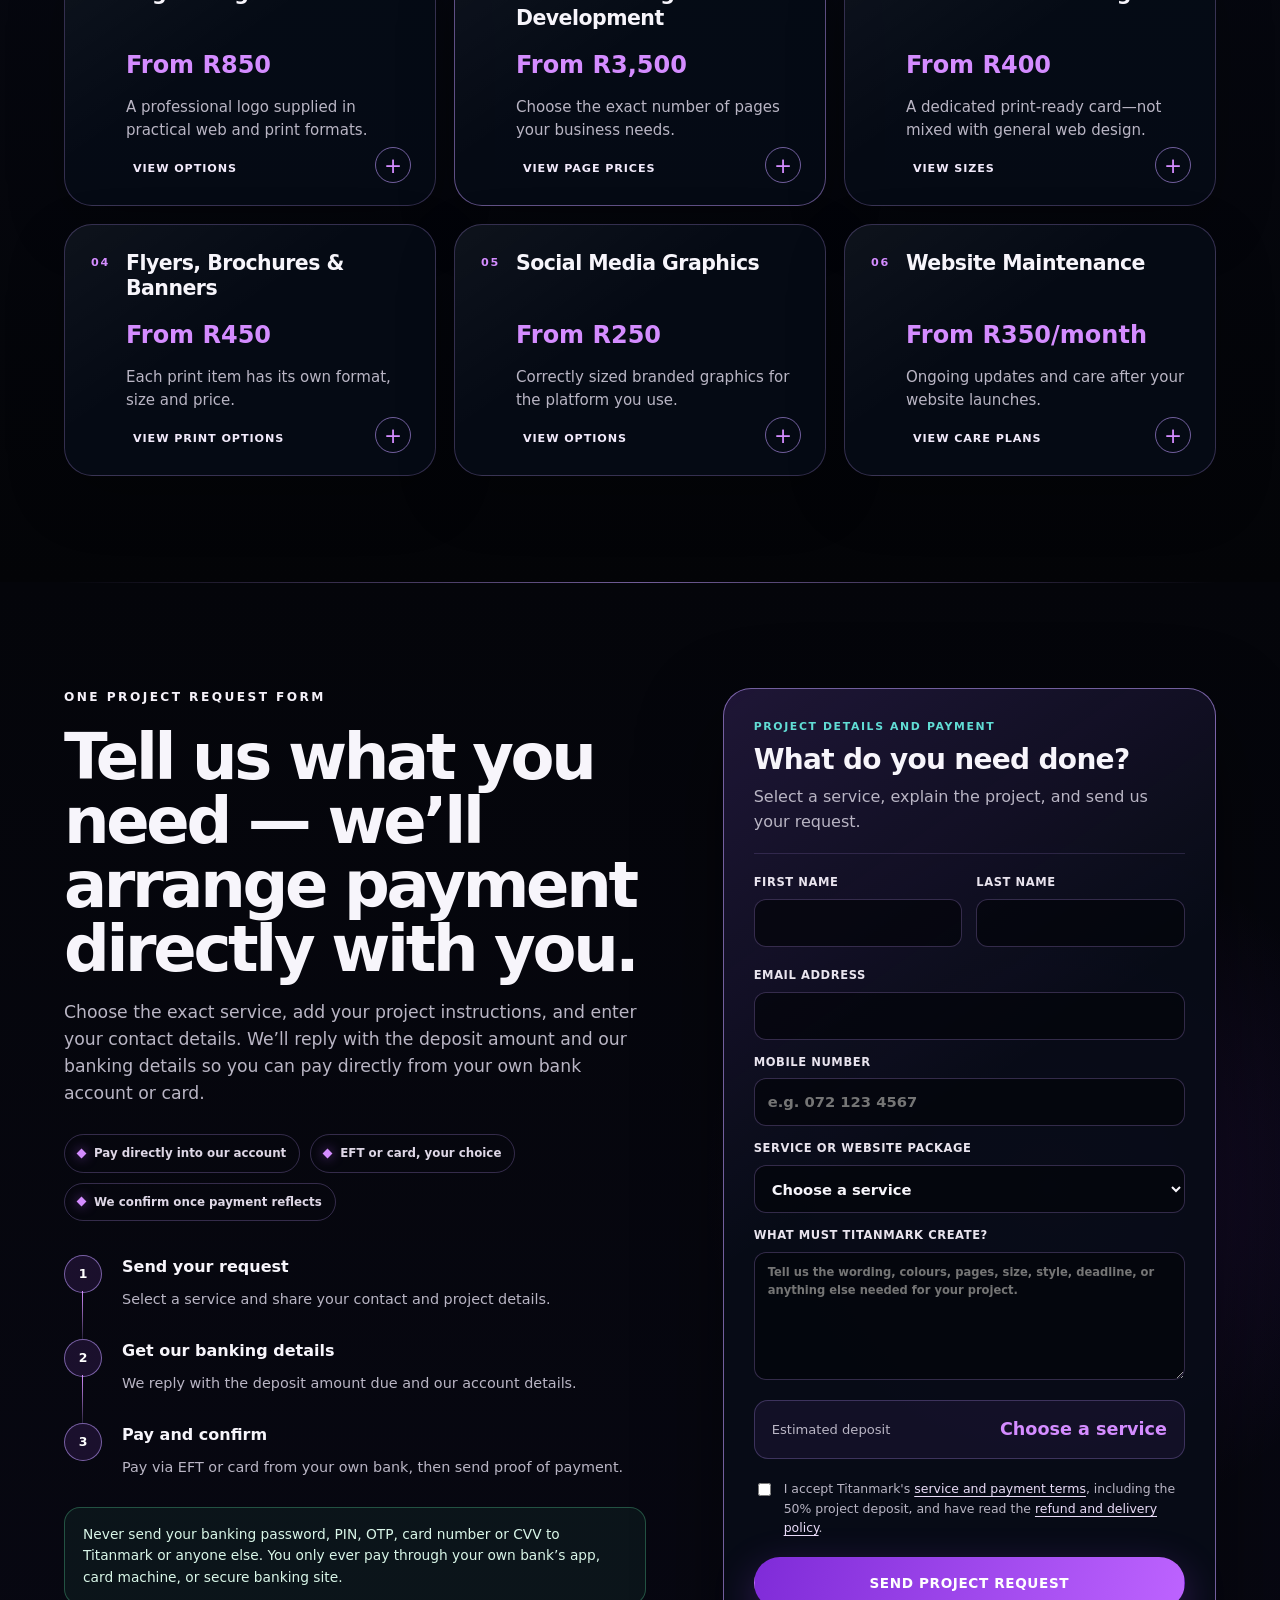
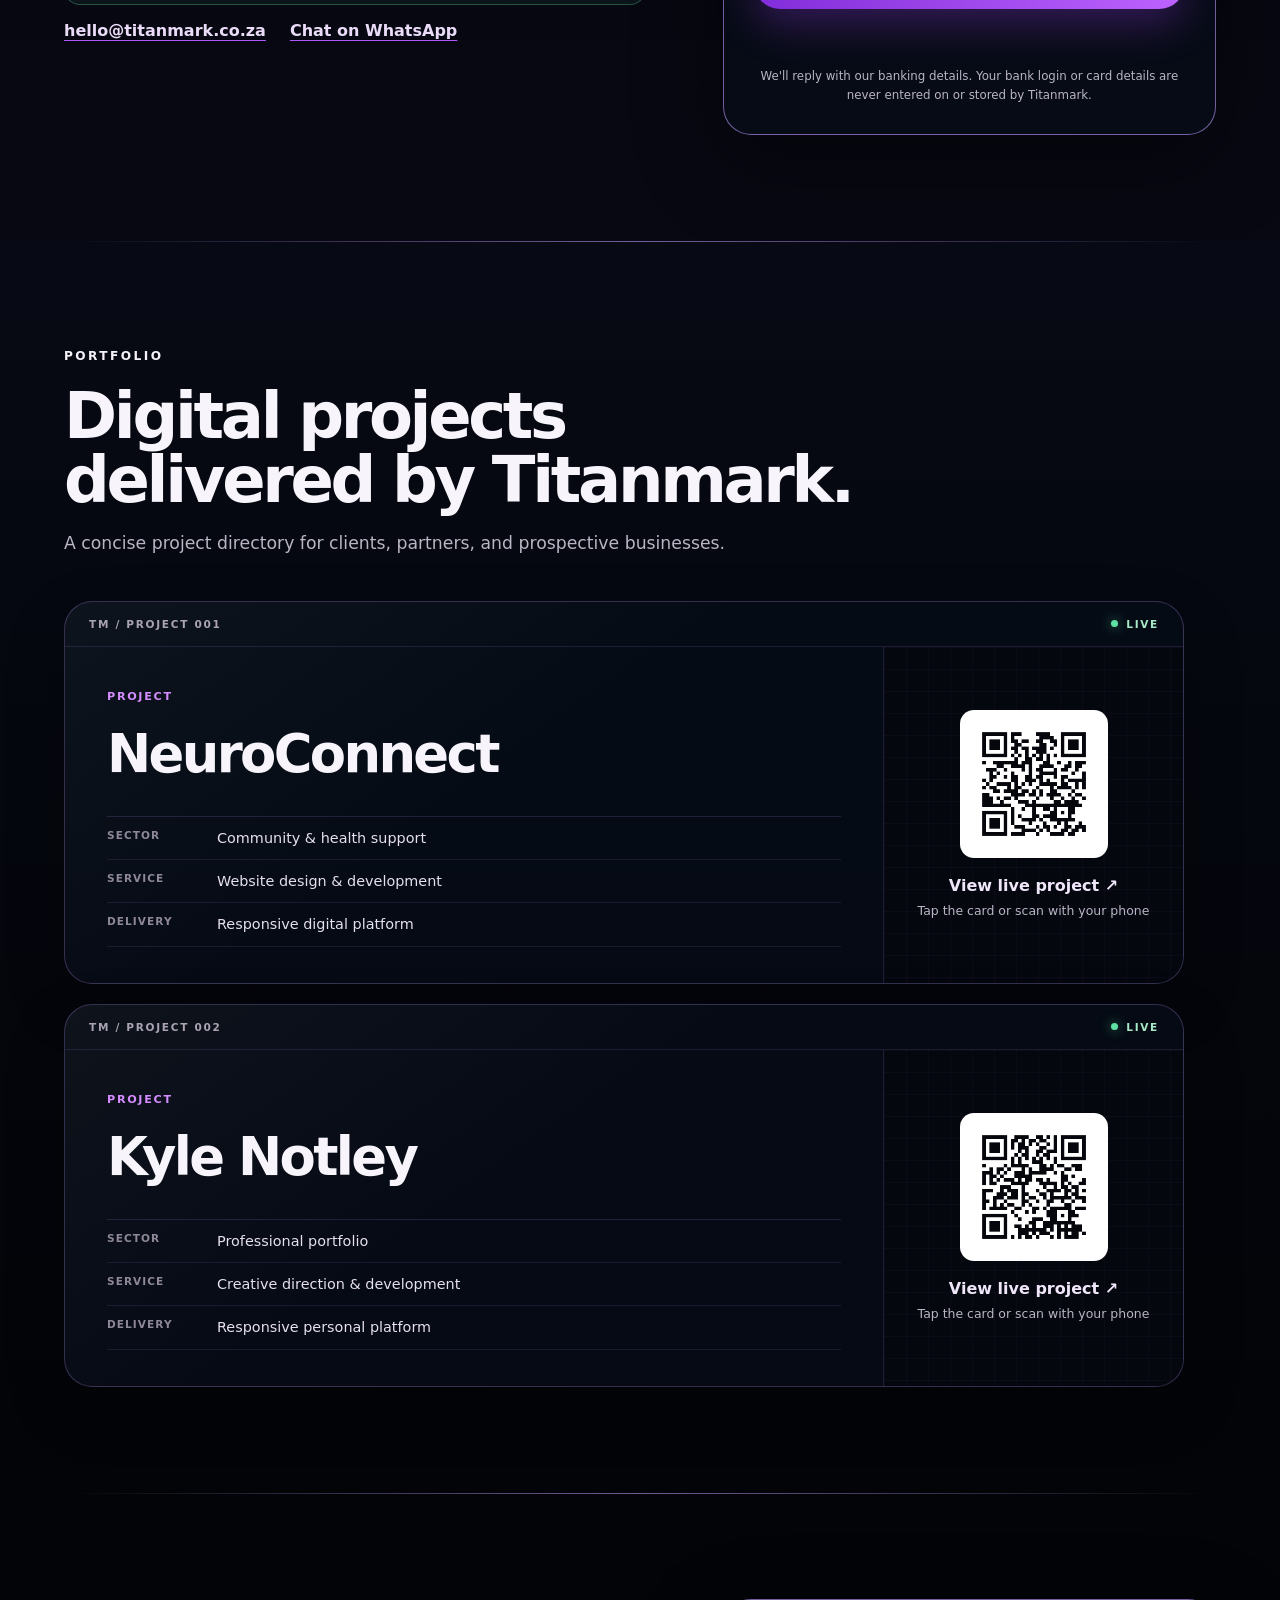
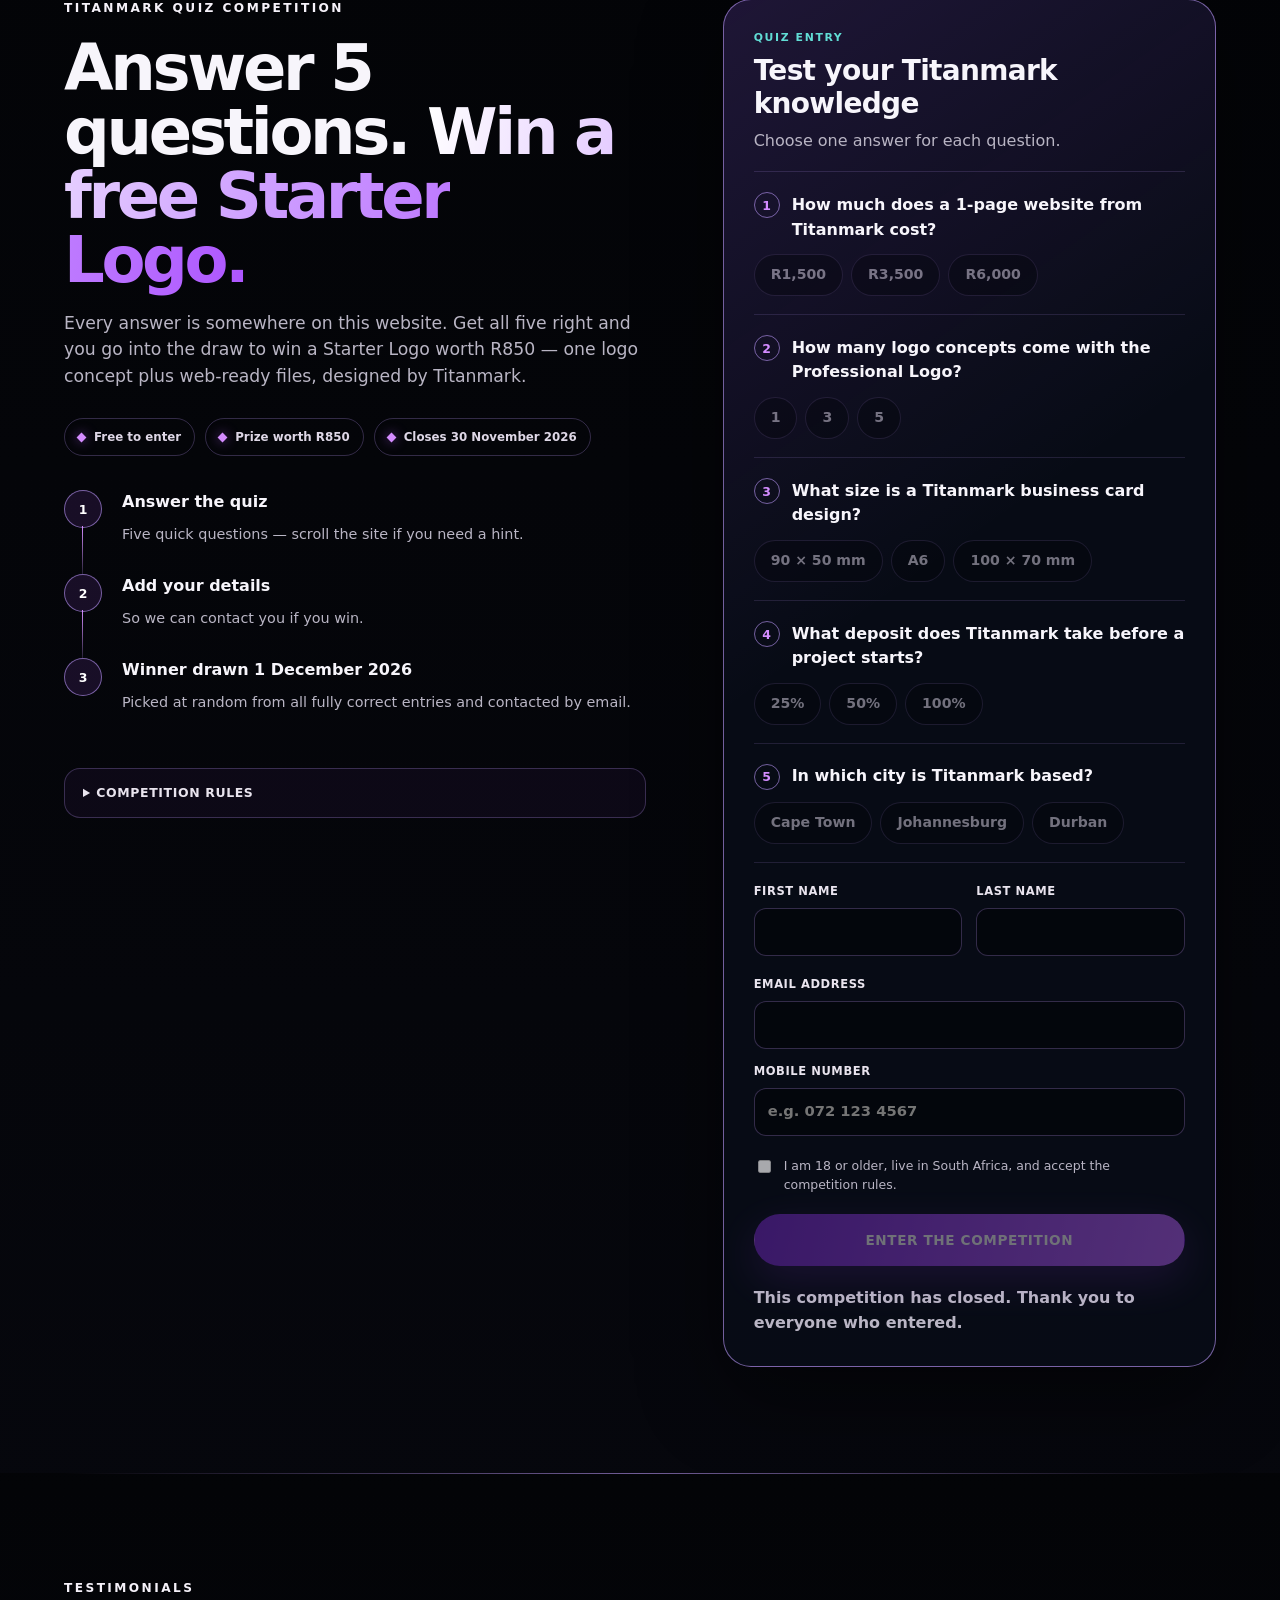
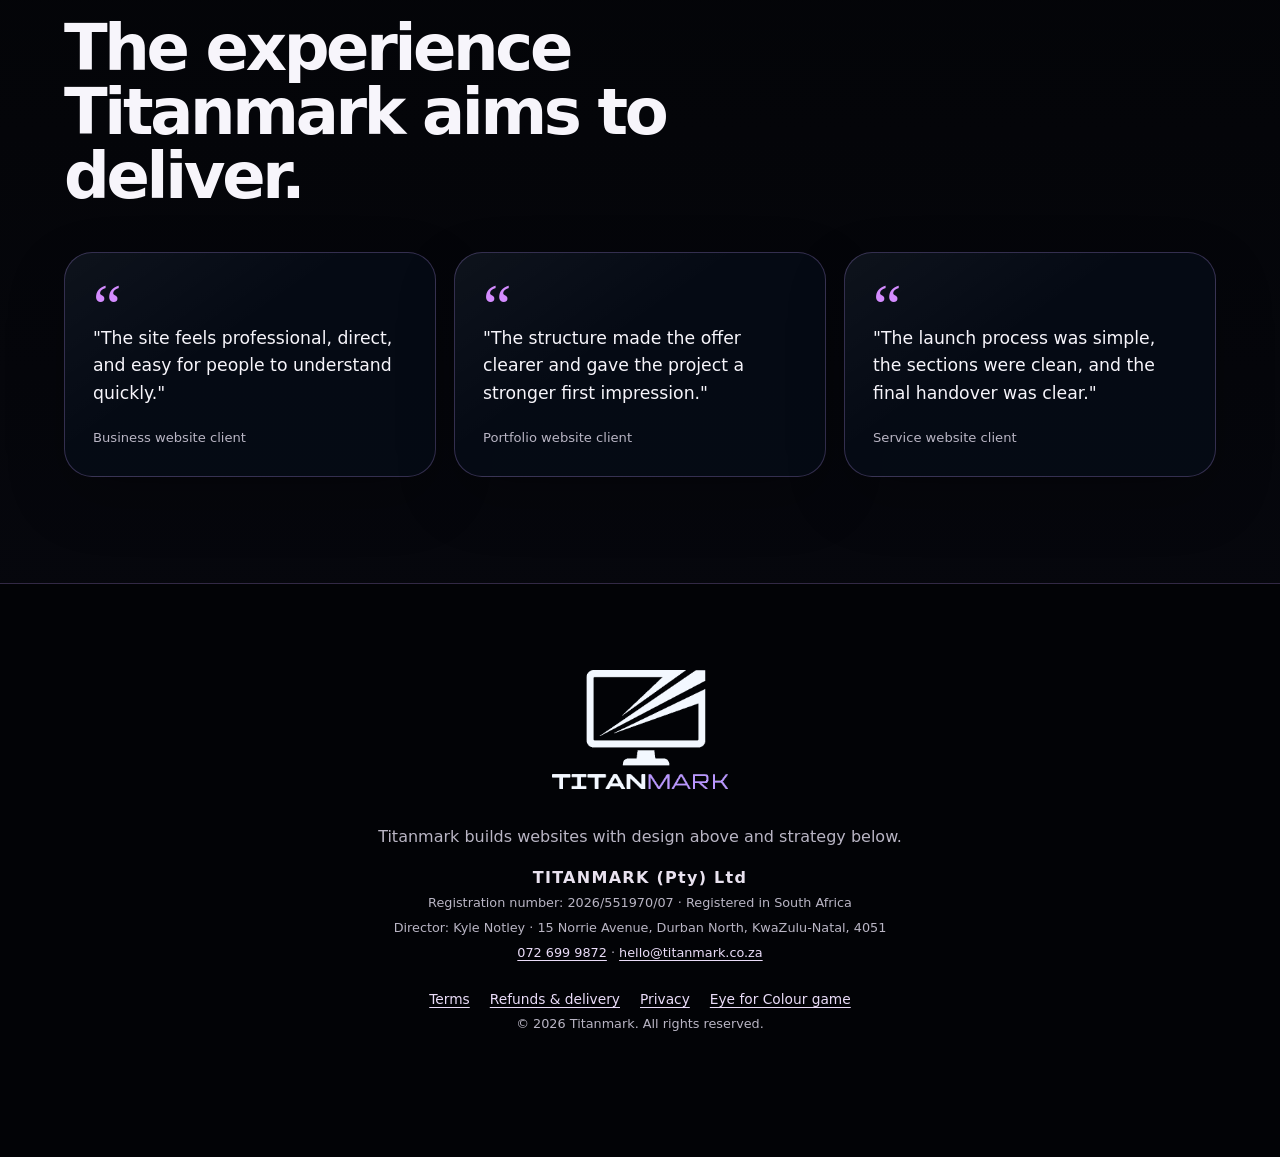
==== commit daccde46: "Add Eye for Colour game, social follow buttons and share previews - New game.html / game.js: a 5-rou" ====
--- a/index.html
+++ b/index.html
@@ -9,9 +9,20 @@
       name="description"
       content="Titanmark builds logos, graphic design, responsive websites, portfolio sections, and launch-ready digital experiences."
     >
+    <meta property="og:type" content="website">
+    <meta property="og:site_name" content="Titanmark">
+    <meta property="og:url" content="https://titanmark.co.za/">
+    <meta property="og:title" content="Titanmark | Web Design &amp; Graphic Design">
+    <meta property="og:description" content="Logos, graphic design and responsive websites from Durban — sharp design with deeper strategy.">
+    <meta property="og:image" content="https://titanmark.co.za/assets/favicon.png">
+    <meta property="og:image:width" content="512">
+    <meta property="og:image:height" content="512">
+    <meta property="og:image:alt" content="Titanmark logo">
+    <meta property="og:locale" content="en_ZA">
+    <meta name="twitter:card" content="summary">
     <link rel="icon" type="image/png" href="assets/favicon.png">
     <link rel="apple-touch-icon" href="assets/apple-touch-icon.png">
-    <link rel="stylesheet" href="styles.css?v=20261006-1">
+    <link rel="stylesheet" href="styles.css?v=20261009-2">
   </head>
   <body>
     <header class="site-header">
@@ -30,6 +41,7 @@
         <a href="#payments">Start a project</a>
         <a href="#portfolio">Portfolio</a>
         <a href="#competition">Competition</a>
+        <a href="game.html">Play a game</a>
         <a href="#testimonials">Testimonials</a>
       </nav>
     </header>
@@ -567,6 +579,8 @@
                 target="_blank"
                 rel="noopener"
               >Chat on WhatsApp</a>
+              <a data-social="facebook" href="#" target="_blank" rel="noopener" hidden>Follow on Facebook</a>
+              <a data-social="linkedin" href="#" target="_blank" rel="noopener" hidden>Follow on LinkedIn</a>
             </div>
           </div>
 
@@ -934,11 +948,25 @@
       <div class="footer-inner">
         <img src="assets/titanmark-logo-dark.png" alt="Titanmark logo">
         <p>Titanmark builds websites with design above and strategy below.</p>
+        <div class="social-follow" hidden>
+          <p class="social-follow-title">Follow Titanmark</p>
+          <div class="social-links">
+            <a data-social="facebook" href="#" target="_blank" rel="noopener" aria-label="Titanmark on Facebook" hidden>
+              <svg viewBox="0 0 24 24" width="20" height="20" aria-hidden="true"><path fill="currentColor" d="M14 8h3V4h-3c-2.8 0-5 2.2-5 5v2H7v4h2v9h4v-9h3l1-4h-4V9c0-.6.4-1 1-1z"/></svg>
+              <span>Facebook</span>
+            </a>
+            <a data-social="linkedin" href="#" target="_blank" rel="noopener" aria-label="Titanmark on LinkedIn" hidden>
+              <svg viewBox="0 0 24 24" width="20" height="20" aria-hidden="true"><path fill="currentColor" d="M4.98 3.5a2.5 2.5 0 1 1 0 5 2.5 2.5 0 0 1 0-5zM3 9.75h4V21H3V9.75zm6.5 0h3.8v1.6h.05c.53-1 1.84-2.05 3.78-2.05 4.05 0 4.8 2.66 4.8 6.13V21h-4v-4.98c0-1.19-.02-2.72-1.66-2.72-1.66 0-1.92 1.3-1.92 2.63V21h-4V9.75z"/></svg>
+              <span>LinkedIn</span>
+            </a>
+          </div>
+        </div>
         <p class="company-details"><strong>TITANMARK (Pty) Ltd</strong><br><span>Registration number: 2026/551970/07 · Registered in South Africa</span><br><span>Director: Kyle Notley · 15 Norrie Avenue, Durban North, KwaZulu-Natal, 4051</span><br><span><a href="tel:+27726999872">072 699 9872</a> · <a href="mailto:hello@titanmark.co.za">hello@titanmark.co.za</a></span></p>
         <nav class="footer-legal" aria-label="Legal information">
           <a href="terms.html">Terms</a>
           <a href="refund-delivery.html">Refunds &amp; delivery</a>
           <a href="privacy.html">Privacy</a>
+          <a href="game.html">Eye for Colour game</a>
         </nav>
         <p class="footer-note">&copy; <span id="year"></span> Titanmark. All rights reserved.</p>
       </div>
@@ -974,6 +1002,6 @@
       rel="noopener"
       aria-label="Contact Titanmark on WhatsApp"
     >WA</a>
-    <script src="script.js?v=20261006-1"></script>
+    <script src="script.js?v=20261009-2"></script>
   </body>
 </html>
--- a/styles.css
+++ b/styles.css
@@ -1309,6 +1309,25 @@
 .company-details strong { color: #e9e2ef; letter-spacing: 0.08em; }
 .company-details span, .footer-note { font-size: 0.8rem; }
 .company-details a, .footer-legal a, .payment-consent a { color: #eadcf8; text-underline-offset: 3px; }
+.social-follow { margin: 4px 0 18px; }
+.social-follow-title { margin-bottom: 10px; color: #e9e4ee !important; font-size: 0.72rem; font-weight: 780; letter-spacing: 0.08em; text-transform: uppercase; }
+.social-links { display: flex; flex-wrap: wrap; justify-content: center; gap: 10px; }
+.social-links a {
+  display: inline-flex;
+  align-items: center;
+  gap: 9px;
+  min-height: 44px;
+  padding: 10px 18px;
+  border: 1px solid var(--line);
+  border-radius: 999px;
+  color: var(--text);
+  font-size: 0.86rem;
+  font-weight: 700;
+  text-decoration: none;
+  transition: border-color 0.15s ease, color 0.15s ease, transform 0.15s ease;
+}
+.social-links a:hover,
+.social-links a:focus-visible { border-color: var(--violet-light); color: var(--violet-light); transform: translateY(-2px); }
 .footer-legal { display: flex; flex-wrap: wrap; justify-content: center; gap: 10px 20px; margin: 8px 0 4px; font-size: 0.86rem; }
 
 .legal-page { min-height: 100vh; background: #05070d; color: var(--text); }
@@ -1499,3 +1518,114 @@
   html { scroll-behavior: auto; }
   *, *::before, *::after { transition-duration: 0.01ms !important; animation-duration: 0.01ms !important; animation-iteration-count: 1 !important; }
 }
+
+/* ---------- Eye for Colour game ---------- */
+.game-page { min-height: 100vh; }
+.game-back { min-height: 44px; padding: 10px 18px; font-size: 0.82rem; }
+.game-shell {
+  display: grid;
+  grid-template-columns: minmax(0, 0.9fr) minmax(0, 1fr);
+  gap: clamp(30px, 5vw, 70px);
+  align-items: start;
+  width: min(1200px, calc(100% - 40px));
+  margin: 0 auto;
+  padding: 140px 0 90px;
+}
+.game-intro h1 { font-size: clamp(3rem, 6vw, 5.6rem); }
+.game-intro > p:not(.eyebrow) { max-width: 520px; color: var(--muted); font-size: 1.08rem; }
+
+.game-card {
+  display: grid;
+  gap: 22px;
+  padding: 30px;
+  border: 1px solid var(--line-strong);
+  border-radius: var(--radius);
+  background:
+    linear-gradient(145deg, rgba(173, 85, 255, 0.14), transparent 42%),
+    rgba(8, 12, 23, 0.92);
+  box-shadow: var(--shadow);
+}
+#game-play { display: grid; gap: 22px; }
+
+.game-stats { display: grid; grid-template-columns: repeat(3, 1fr); gap: 10px; }
+.game-stats div {
+  display: grid;
+  gap: 2px;
+  padding: 12px 14px;
+  border: 1px solid var(--line);
+  border-radius: 14px;
+  background: rgba(173, 85, 255, 0.07);
+}
+.game-stats span { color: var(--muted); font-size: 0.7rem; font-weight: 780; letter-spacing: 0.08em; text-transform: uppercase; }
+.game-stats strong { color: var(--violet-light); font-size: 1.25rem; font-variant-numeric: tabular-nums; }
+
+.game-swatches { display: grid; grid-template-columns: 1fr 1fr; gap: 14px; }
+.game-swatches figure { display: grid; gap: 8px; margin: 0; }
+.game-swatch {
+  aspect-ratio: 4 / 3;
+  border: 1px solid rgba(255, 255, 255, 0.14);
+  border-radius: 18px;
+  box-shadow: inset 0 0 0 1px rgba(0, 0, 0, 0.25);
+}
+.game-swatches figcaption { color: var(--muted); font-size: 0.78rem; font-weight: 720; text-align: center; }
+
+.game-sliders { display: grid; gap: 16px; }
+.game-sliders label { display: grid; gap: 9px; }
+.game-sliders label > span {
+  display: flex;
+  justify-content: space-between;
+  color: #e9e4ee;
+  font-size: 0.72rem;
+  font-weight: 780;
+  letter-spacing: 0.05em;
+  text-transform: uppercase;
+}
+.game-sliders output { color: var(--muted); font-variant-numeric: tabular-nums; letter-spacing: normal; }
+.game-sliders input[type="range"] {
+  width: 100%;
+  height: 16px;
+  margin: 0;
+  border: 1px solid rgba(255, 255, 255, 0.16);
+  border-radius: 999px;
+  appearance: none;
+  -webkit-appearance: none;
+  cursor: pointer;
+}
+.game-sliders input[type="range"]::-webkit-slider-thumb {
+  width: 26px;
+  height: 26px;
+  border: 3px solid #fff;
+  border-radius: 50%;
+  background: transparent;
+  box-shadow: 0 0 0 1px rgba(0, 0, 0, 0.5), 0 4px 12px rgba(0, 0, 0, 0.45);
+  -webkit-appearance: none;
+}
+.game-sliders input[type="range"]::-moz-range-thumb {
+  width: 20px;
+  height: 20px;
+  border: 3px solid #fff;
+  border-radius: 50%;
+  background: transparent;
+  box-shadow: 0 0 0 1px rgba(0, 0, 0, 0.5), 0 4px 12px rgba(0, 0, 0, 0.45);
+}
+.game-sliders input[type="range"]:focus-visible { outline: 2px solid var(--violet-light); outline-offset: 4px; }
+.game-sliders input[type="range"]:disabled { cursor: default; opacity: 0.7; }
+
+.game-result { min-height: 3.1em; margin: 0; color: var(--text); font-weight: 650; }
+
+.game-end { display: grid; justify-items: center; gap: 6px; padding: 10px 0; text-align: center; }
+.game-final { display: flex; align-items: baseline; gap: 8px; margin: 0; }
+.game-final strong { color: var(--violet-light); font-size: clamp(4rem, 12vw, 6rem); font-weight: 800; letter-spacing: -0.05em; line-height: 1; }
+.game-final span { color: var(--muted); font-size: 1.4rem; font-weight: 700; }
+.game-end h2 { margin: 8px 0 4px; font-size: clamp(1.8rem, 4vw, 2.6rem); }
+.game-end p:not(.eyebrow):not(.game-final) { max-width: 420px; color: var(--muted); }
+.game-end-actions { display: flex; flex-wrap: wrap; justify-content: center; gap: 10px; margin-top: 12px; }
+
+@media (max-width: 860px) {
+  .game-shell { grid-template-columns: 1fr; padding-top: 112px; }
+}
+@media (max-width: 620px) {
+  .game-shell { width: calc(100% - 32px); padding-top: 100px; }
+  .game-card { padding: 20px; }
+  .game-back { padding: 8px 14px; font-size: 0.74rem; }
+}
